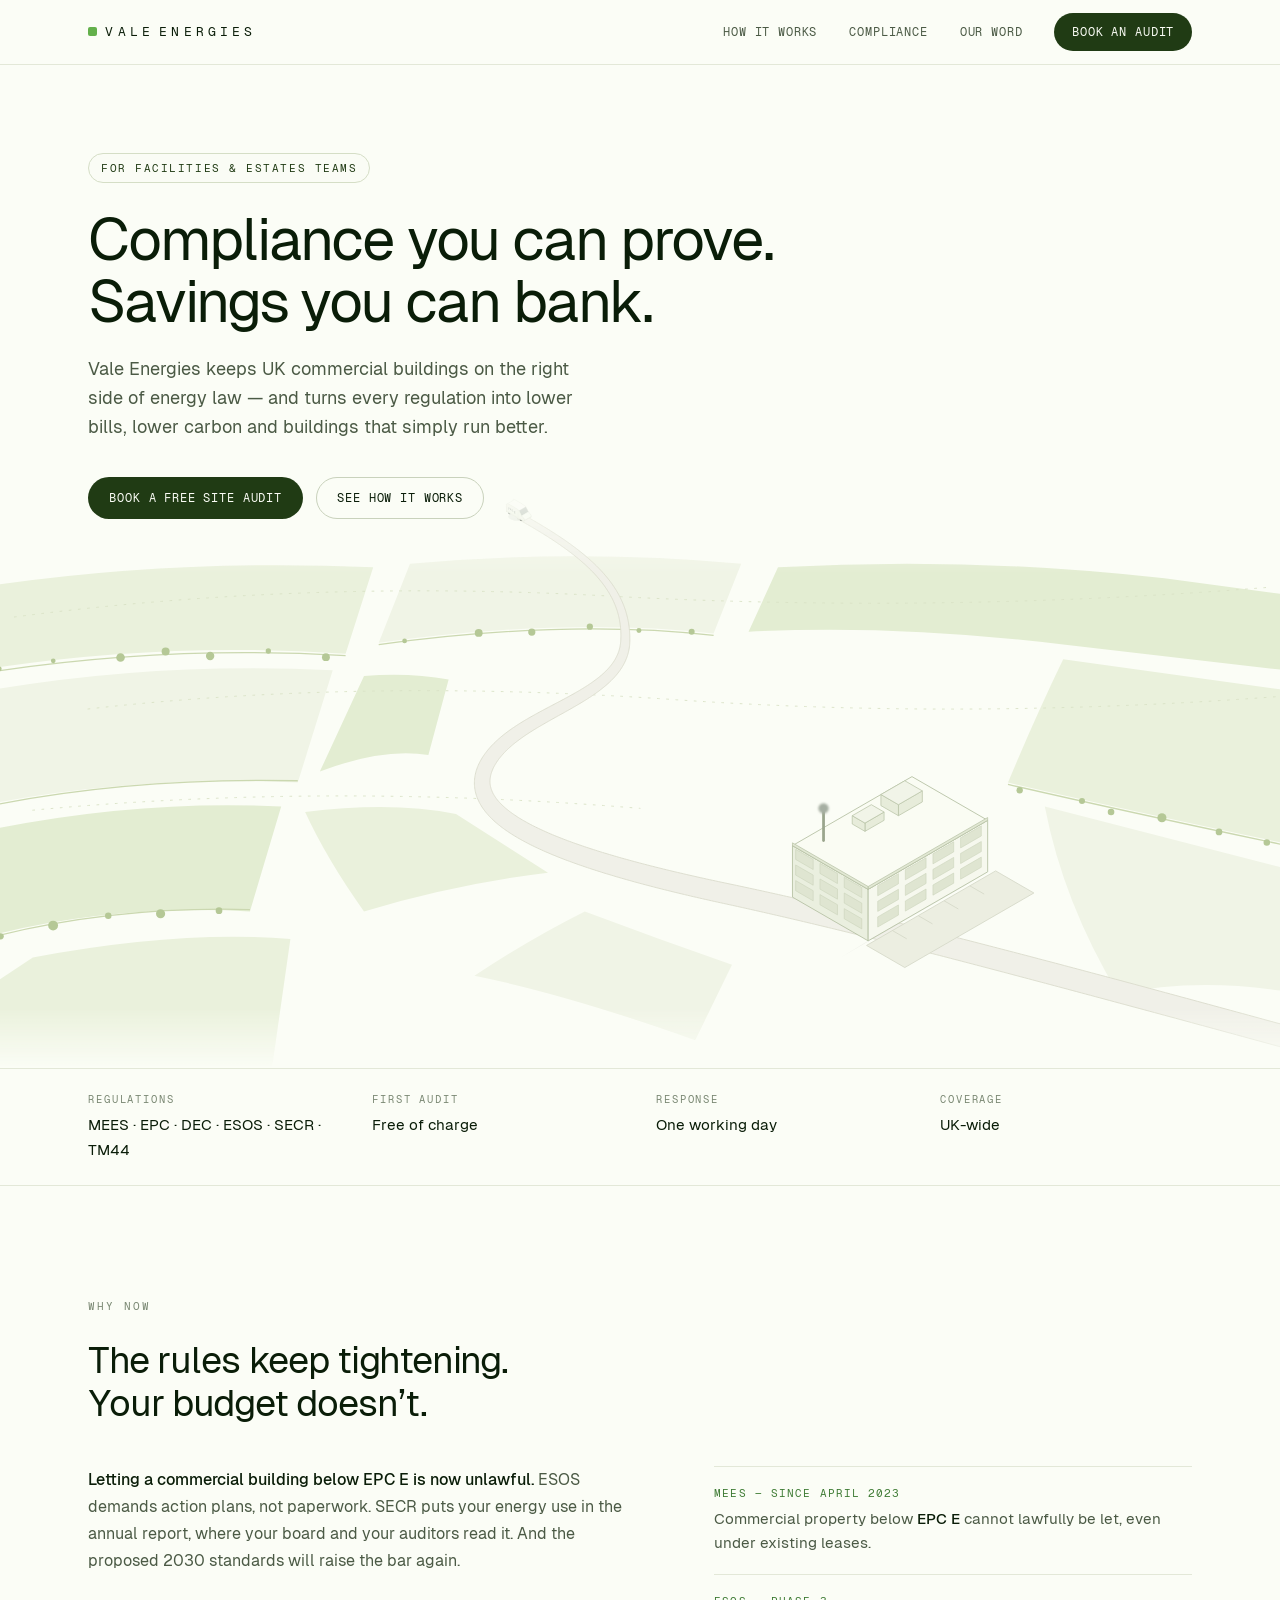
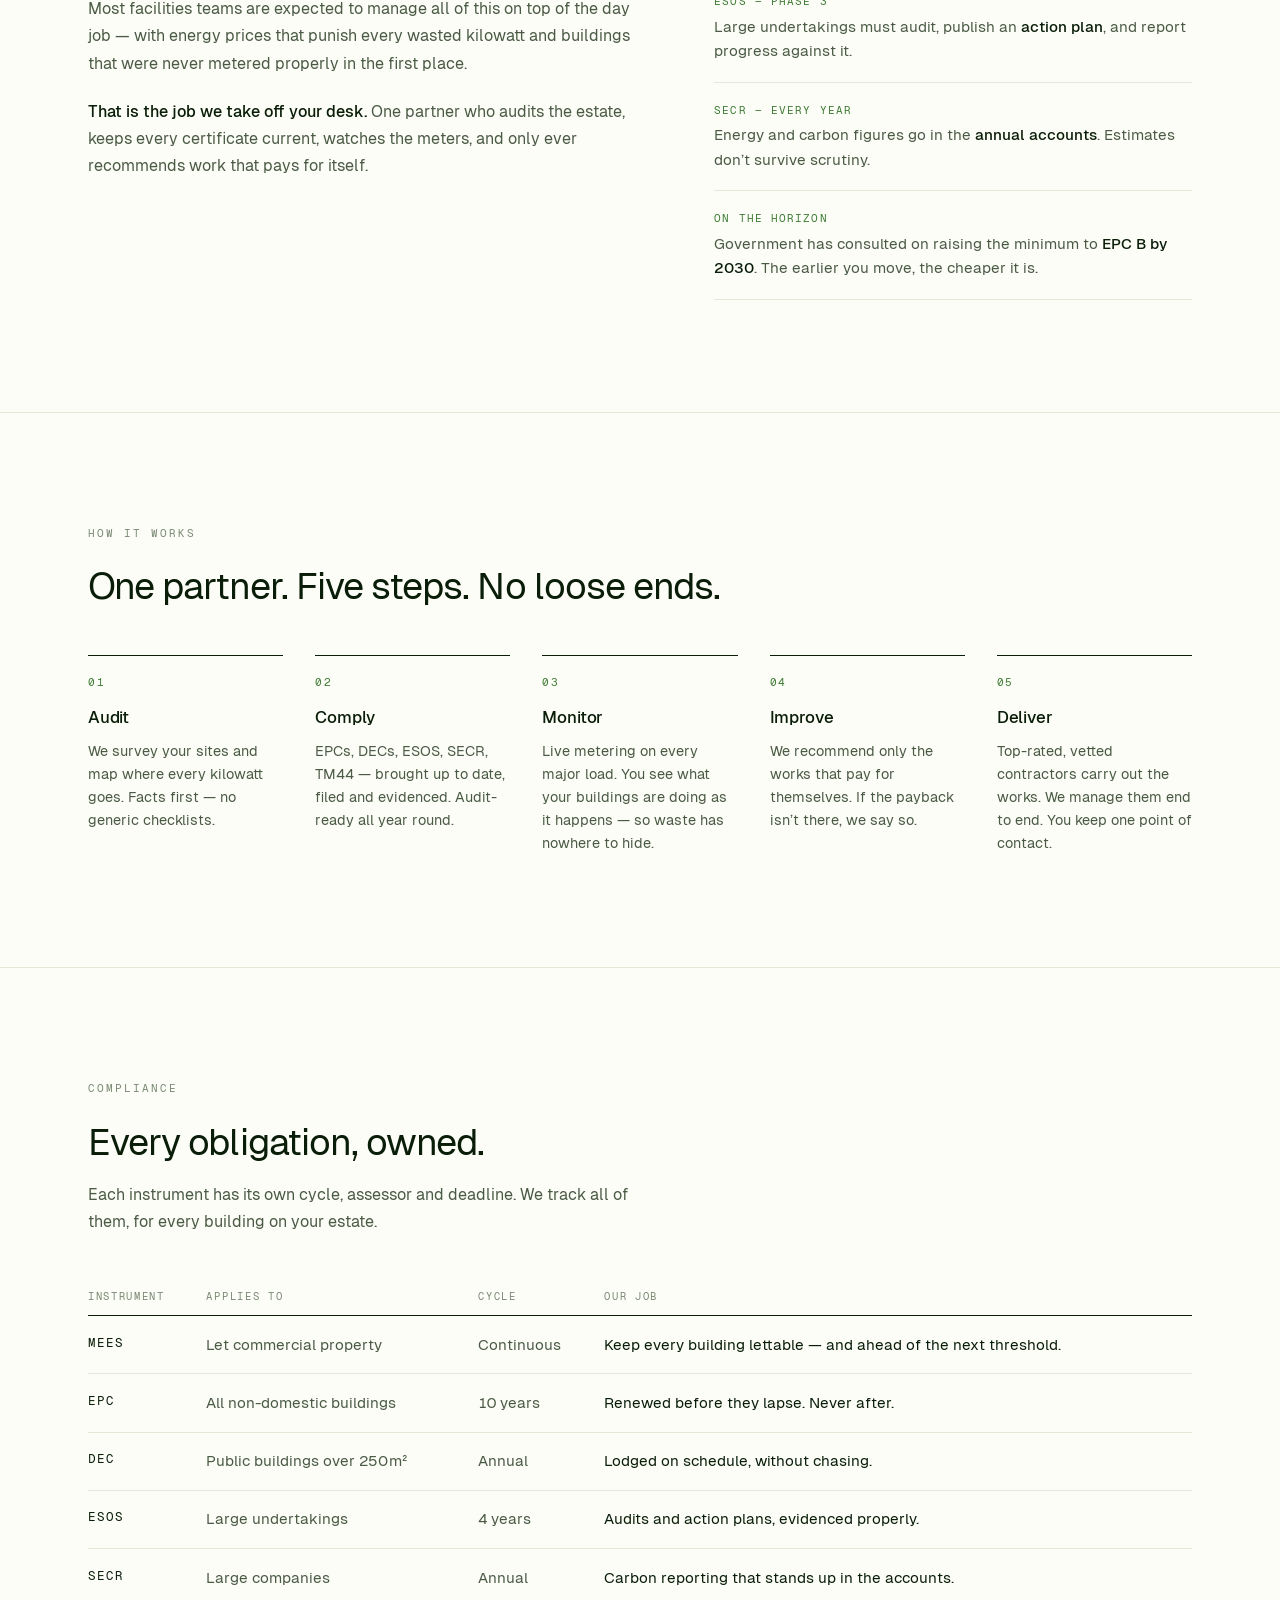
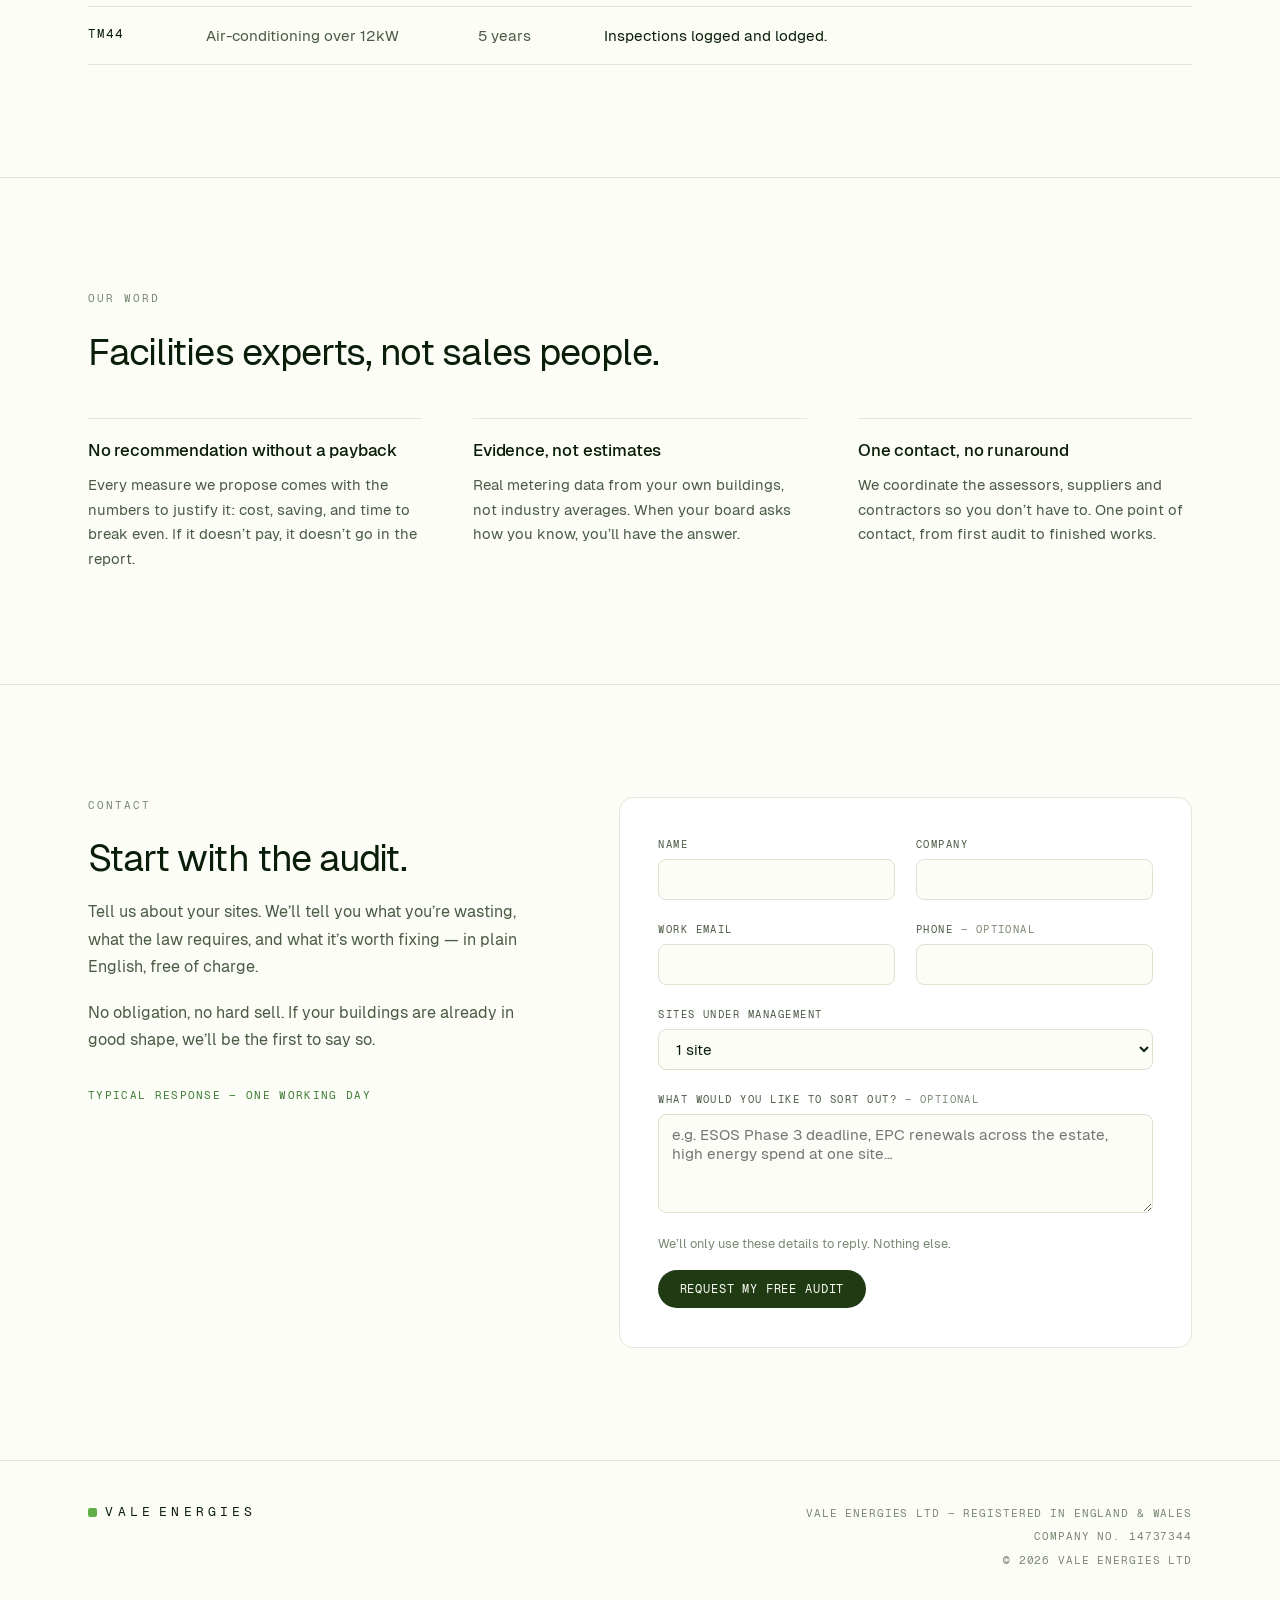
==== App/index.html @ 4ad2a656 "Update hero copy and set contact form to real inbox" ====
<!DOCTYPE html>
<html lang="en-GB">
<head>
  <meta charset="UTF-8">
  <meta name="viewport" content="width=device-width, initial-scale=1.0">
  <title>Vale Energies — Energy consultancy for commercial facilities</title>
  <meta name="description" content="Vale Energies keeps UK commercial buildings compliant with energy law — MEES, EPC, DEC, ESOS, SECR, TM44 — while cutting cost and carbon. Book a free site audit.">
  <link rel="icon" href="data:image/svg+xml,%3Csvg xmlns='http://www.w3.org/2000/svg' viewBox='0 0 100 100'%3E%3Crect x='14' y='14' width='72' height='72' rx='16' fill='%23203B14'/%3E%3Crect x='40' y='40' width='20' height='20' rx='4' fill='%2363B04B'/%3E%3C/svg%3E">
</head>
<body id="top">
<style>
@font-face{font-family:"Geist";font-weight:400;font-style:normal;font-display:swap;src:url([data-uri]) format("woff2")}
@font-face{font-family:"Geist";font-weight:500;font-style:normal;font-display:swap;src:url([data-uri]) format("woff2")}
@font-face{font-family:"Geist Mono";font-weight:400;font-style:normal;font-display:swap;src:url([data-uri]) format("woff2")}
</style>
<style>
  /* ============================================================
     VALE ENERGIES — warm white, ink, deep green. Geist / Geist Mono.
     Committed single light theme; every colour painted explicitly.
     ============================================================ */
  :root{
    --bg:        #FBFDF6;
    --ink:       #0A1D08;
    --muted:     #4B5A45;
    --faint:     #7A8873;
    --hairline:  #E3E8D8;
    --hairline-2:#EDF0E3;
    --green-deep:#203B14;
    --green:     #3E7B34;
    --green-soft:#63B04B;
    --card:      #FFFFFF;
  }
  *{ box-sizing:border-box; }
  html{ scroll-behavior:smooth; }
  body{
    margin:0;
    background:var(--bg);
    color:var(--ink);
    font-family:"Geist",system-ui,-apple-system,sans-serif;
    font-size:16px;
    line-height:1.55;
    -webkit-font-smoothing:antialiased;
    text-rendering:optimizeLegibility;
  }
  h1,h2,h3{ font-weight:400; margin:0; text-wrap:balance; }
  p{ margin:0; }
  a{ color:var(--ink); }
  ::selection{ background:#D8EACB; }
  :focus-visible{ outline:2px solid var(--green); outline-offset:3px; border-radius:2px; }

  .wrap{ max-width:1200px; margin-inline:auto; padding-inline:clamp(1.25rem,4vw,3rem); }

  .mono{
    font-family:"Geist Mono",ui-monospace,SFMono-Regular,Menlo,monospace;
    font-size:12px; letter-spacing:.06em; text-transform:uppercase;
  }

  /* ---------- buttons: decscan grammar ---------- */
  .btn{
    display:inline-flex; align-items:center; gap:.6em;
    font-family:"Geist Mono",ui-monospace,monospace;
    font-size:12px; letter-spacing:.07em; text-transform:uppercase;
    padding:.9em 1.7em; border-radius:100em;
    text-decoration:none; cursor:pointer;
    border:1px solid transparent;
    transition:background-color .15s ease, border-color .15s ease, transform .15s ease;
  }
  .btn:active{ transform:translateY(1px); }
  .btn-solid{ background:var(--green-deep); color:var(--bg); }
  .btn-solid:hover{ background:#2A4C1B; }
  .btn-line{ border-color:#C9D2BC; color:var(--ink); background:transparent; }
  .btn-line:hover{ border-color:var(--green-deep); }

  /* ---------- nav ---------- */
  .topbar{ border-bottom:1px solid var(--hairline); background:var(--bg); }
  .topbar .wrap{
    display:flex; align-items:center; justify-content:space-between;
    height:64px;
  }
  .wordmark{
    display:inline-flex; align-items:center; gap:.65em;
    text-decoration:none; color:var(--ink);
    font-family:"Geist Mono",ui-monospace,monospace;
    font-size:13px; letter-spacing:.32em; text-transform:uppercase;
  }
  .wordmark i{
    width:9px; height:9px; background:var(--green-soft); border-radius:2px;
    display:inline-block; flex:none;
  }
  .nav-links{ display:flex; align-items:center; gap:2rem; }
  .nav-links a:not(.btn){
    font-family:"Geist Mono",ui-monospace,monospace;
    font-size:12px; letter-spacing:.07em; text-transform:uppercase;
    color:var(--muted); text-decoration:none;
  }
  .nav-links a:not(.btn):hover{ color:var(--ink); }
  .nav-links .btn{ padding:.7em 1.4em; }

  /* ---------- hero ---------- */
  .hero{ position:relative; overflow:hidden; }
  .hero-copy{ position:relative; z-index:2; padding-top:clamp(3rem,7vw,5.5rem); max-width:46rem; }
  .eyebrow{
    display:inline-block;
    font-family:"Geist Mono",ui-monospace,monospace;
    font-size:11px; letter-spacing:.14em; text-transform:uppercase;
    color:var(--green-deep);
    border:1px solid #D5DEC6; border-radius:100em;
    padding:.5em 1.1em;
    background:rgba(251,253,246,.8);
  }
  .hero h1{
    margin-top:1.6rem;
    font-size:clamp(2.4rem,5vw,3.7rem);
    line-height:1.05;
    letter-spacing:-.035em;
    max-width:21ch;
  }
  .hero .lede{
    margin-top:1.4rem;
    font-size:1.125rem; line-height:1.6;
    color:var(--muted);
    max-width:42ch;
  }
  .hero-ctas{ display:flex; gap:.8rem; margin-top:2.2rem; flex-wrap:wrap; }

  /* ============================================================
     THE SCENE — sits directly on the page ground, no frame.
     One 30s master timeline; SMIL drives the van along the road.
     ============================================================ */
  .scene-holder{ margin-top:-2.5rem; }
  .scene{ display:block; width:100%; height:clamp(400px,46vw,660px); }

  .scene .fields path{ stroke:none; }
  .scene .f1{ fill:#F0F4E6; }
  .scene .f2{ fill:#EAF1DC; }
  .scene .f3{ fill:#E3EDD2; }
  .scene .contours path{ fill:none; stroke:#D9E2C6; stroke-width:1; stroke-dasharray:2 8; stroke-linecap:round; }
  .scene .hedges path{ fill:none; stroke:#CBD8B0; stroke-width:1.4; }
  .scene .trees circle{ fill:#B5C896; }

  .scene .road-fill{ fill:#F0F0E8; }
  .scene .road-edge{ fill:none; stroke:#DBDDCD; stroke-width:1; }

  /* sat-nav route trace drawing ahead of the van */
  .scene .route{
    fill:none; stroke:#4C9A46; stroke-width:1.6;
    stroke-dasharray:5 7; stroke-linecap:round;
    animation:kf-route-op 20s linear infinite;
  }
  @keyframes kf-route-op{ 0%{opacity:.5} 18%{opacity:.5} 23%,100%{opacity:0} }
  .route-mask{
    stroke-dasharray:1; stroke-dashoffset:1;
    animation:kf-route-draw 20s linear infinite;
  }
  @keyframes kf-route-draw{ 0%,0.8%{stroke-dashoffset:1} 2.5%{stroke-dashoffset:.6} 5%{stroke-dashoffset:.3} 8.5%,100%{stroke-dashoffset:0} }

  .scene .fore{ fill:#ECEEE1; stroke:#D7DACA; stroke-width:1; }
  .scene .bays path{ stroke:#D7DACA; stroke-width:1; }
  .scene .shadow{ fill:#0A1D08; opacity:.05; }
  .scene .faceR{ fill:#F6F8EE; stroke:#B9C3A7; stroke-width:1; }
  .scene .faceL{ fill:#EAEFDF; stroke:#B9C3A7; stroke-width:1; }
  .scene .roofP{ fill:#FAFCF3; stroke:#B9C3A7; stroke-width:1; }
  .scene .parapet path{ fill:#E2E8D4; stroke:#B9C3A7; stroke-width:.8; }
  .scene .win-base path{ fill:#DFE5D1; stroke:#C9D2B8; stroke-width:.6; }
  .scene .plant path{ fill:#E7ECDA; stroke:#B9C3A7; stroke-width:.8; }
  .scene .plant .ptop{ fill:#F1F4E8; }
  .scene .plant .stack{ fill:none; stroke:#9AA58D; stroke-width:3; stroke-linecap:round; }

  /* windows lighting up with the scan */
  .scene .win-lit path{ fill:#9FCB86; opacity:0; }
  .scene .win-lit .s0{ animation:kf-lit0 20s linear infinite; }
  .scene .win-lit .s1{ animation:kf-lit1 20s linear infinite; }
  .scene .win-lit .s2{ animation:kf-lit2 20s linear infinite; }
  .scene .win-lit .s3{ animation:kf-lit3 20s linear infinite; }
  @keyframes kf-lit0{ 0%,20.5%{opacity:0} 22%{opacity:.95} 90%{opacity:.95} 95%,100%{opacity:0} }
  @keyframes kf-lit1{ 0%,21.5%{opacity:0} 23%{opacity:.95} 90%{opacity:.95} 95%,100%{opacity:0} }
  @keyframes kf-lit2{ 0%,22.5%{opacity:0} 24%{opacity:.95} 90.5%{opacity:.95} 95.5%,100%{opacity:0} }
  @keyframes kf-lit3{ 0%,23.5%{opacity:0} 25%{opacity:.95} 91%{opacity:.95} 96%,100%{opacity:0} }

  /* solar array lands with the EPC power-up */
  .scene .solar path{ fill:#3A5A50; stroke:#FBFDF6; stroke-width:1; }
  .scene .solar{ opacity:0; animation:kf-solar 20s linear infinite; }
  @keyframes kf-solar{ 0%,45%{opacity:0} 48%{opacity:.95} 90%{opacity:.95} 94%,100%{opacity:0} }

  /* plant status dots land with the ESOS power-up */
  .scene .pdot{ fill:#63B04B; opacity:0; animation:kf-pdot 20s linear infinite; }
  @keyframes kf-pdot{ 0%,52%{opacity:0} 54%{opacity:1} 90%{opacity:1} 94%,100%{opacity:0} }

  /* power-up rings pulsing out from the footprint */
  .scene .ring{
    fill:none; stroke:#63B04B; stroke-width:1.4; opacity:0;
    transform-box:fill-box; transform-origin:center;
  }
  .scene .ring-a{ animation:kf-ring-a 20s linear infinite; }
  .scene .ring-b{ animation:kf-ring-b 20s linear infinite; }
  .scene .ring-c{ animation:kf-ring-c 20s linear infinite; }
  @keyframes kf-ring-a{ 0%,38%{opacity:0; transform:scale(.96)} 39.5%{opacity:.55} 43%,100%{opacity:0; transform:scale(1.12)} }
  @keyframes kf-ring-b{ 0%,45%{opacity:0; transform:scale(.96)} 46.5%{opacity:.55} 50%,100%{opacity:0; transform:scale(1.12)} }
  @keyframes kf-ring-c{ 0%,52%{opacity:0; transform:scale(.96)} 53.5%{opacity:.55} 57%,100%{opacity:0; transform:scale(1.12)} }

  /* survey grid */
  .scene .survey{ opacity:0; animation:kf-survey 20s linear infinite; }
  @keyframes kf-survey{ 0%,28%{opacity:0} 31%{opacity:1} 42%{opacity:1} 46%,100%{opacity:0} }
  .scene .plot{ fill:none; stroke:#3E7B34; stroke-width:1.2; stroke-dasharray:1; stroke-dashoffset:1; animation:kf-plot 20s linear infinite; }
  @keyframes kf-plot{ 0%,28%{stroke-dashoffset:1} 32%{stroke-dashoffset:0} 100%{stroke-dashoffset:0} }
  .scene .glines path{ fill:none; stroke:#63B04B; stroke-width:.7; opacity:.45; }
  .scene .glines{ animation:kf-glines 20s linear infinite; }
  @keyframes kf-glines{ 0%,30.5%{opacity:0} 34%{opacity:1} 100%{opacity:1} }
  .scene .dims path{ fill:none; stroke:#4B5A45; stroke-width:1; }

  /* scan plane */
  .scene .scan{ opacity:0; animation:kf-scan-op 20s linear infinite; }
  .scene .scan rect{ animation:kf-scan-move 20s linear infinite; }
  @keyframes kf-scan-op{ 0%,18%{opacity:0} 19.5%{opacity:1} 25%{opacity:1} 26.5%,100%{opacity:0} }
  @keyframes kf-scan-move{
    0%,18%{ transform:translate(-36px,21px); }
    26%   { transform:translate(234px,-135px); }
    26.5%,100%{ transform:translate(234px,-135px); }
  }

  /* smoke — dies with the first power-up */
  .scene .smoke{ animation:kf-smoke 20s linear infinite; }
  @keyframes kf-smoke{ 0%{opacity:1} 36%{opacity:1} 42%,100%{opacity:0} }
  .scene .wisp{
    fill:#A6AFA2;
    transform-box:fill-box; transform-origin:center;
    animation:kf-wisp 2.5s linear infinite;
  }
  .scene .w1{ animation-delay:-.5s; } .scene .w2{ animation-delay:-1s; }
  .scene .w3{ animation-delay:-1.5s; } .scene .w4{ animation-delay:-2s; }
  @keyframes kf-wisp{
    0%  { transform:translate(0,0) scale(.6); opacity:0; }
    14% { opacity:.38; }
    100%{ transform:translate(11px,-62px) scale(1.8); opacity:0; }
  }

  /* clean flecks rising from the optimised site */
  .scene .clean-flecks{ opacity:0; animation:kf-cflecks 20s linear infinite; }
  @keyframes kf-cflecks{ 0%,58%{opacity:0} 62%{opacity:1} 82%{opacity:1} 86%,100%{opacity:0} }
  .scene .cf{
    fill:#63B04B;
    transform-box:fill-box; transform-origin:center;
    animation:kf-cf 4s linear infinite;
  }
  .scene .cf1{ animation-delay:-.55s; } .scene .cf2{ animation-delay:-1.1s; }
  .scene .cf3{ animation-delay:-1.65s; } .scene .cf4{ animation-delay:-2.2s; }
  .scene .cf5{ animation-delay:-2.75s; } .scene .cf6{ animation-delay:-3.3s; }
  @keyframes kf-cf{
    0%  { transform:translateY(0); opacity:0; }
    16% { opacity:.55; }
    100%{ transform:translateY(-74px); opacity:0; }
  }

  /* ambient flecks across the whole scene */
  .scene .amb{ fill:#8FBE7C; opacity:0; transform-box:fill-box; transform-origin:center; }
  .scene .a0{ animation:kf-amb 23s linear infinite; }
  .scene .a1{ animation:kf-amb 29s linear infinite; animation-delay:-9s; }
  .scene .a2{ animation:kf-amb 26s linear infinite; animation-delay:-17s; }
  .scene .a3{ animation:kf-amb 33s linear infinite; animation-delay:-5s; }
  .scene .a4{ animation:kf-amb 21s linear infinite; animation-delay:-13s; }
  @keyframes kf-amb{
    0%  { transform:translateY(8px); opacity:0; }
    18% { opacity:.32; }
    50% { opacity:.12; }
    78% { opacity:.3; }
    100%{ transform:translateY(-34px); opacity:0; }
  }

  /* van — isometric sprite set driven along the road by the script below;
     hidden until the driver takes over so a scriptless load shows no ghost */
  .scene .van-move{ visibility:hidden; }
  .scene .van-static{ display:none; }

  /* ---------- screen-aligned annotations ---------- */
  .scene .ann text{
    font-family:"Geist Mono",ui-monospace,SFMono-Regular,Menlo,monospace;
    font-size:12.5px; letter-spacing:.04em; fill:#203B14;
  }
  .scene .leader{ fill:none; stroke:#AEB99F; stroke-width:1; }
  .scene .node{ fill:#3E7B34; }
  .scene .load{ opacity:0; }
  .scene .load-a{ animation:kf-load-a 20s linear infinite; }
  .scene .load-b{ animation:kf-load-b 20s linear infinite; }
  .scene .load-c{ animation:kf-load-c 20s linear infinite; }
  @keyframes kf-load-a{ 0%,24%{opacity:0; transform:translateY(4px)} 26%{opacity:1; transform:translateY(0)} 34%{opacity:1} 36.5%,100%{opacity:0} }
  @keyframes kf-load-b{ 0%,26%{opacity:0; transform:translateY(4px)} 28%{opacity:1; transform:translateY(0)} 35%{opacity:1} 37.5%,100%{opacity:0} }
  @keyframes kf-load-c{ 0%,28%{opacity:0; transform:translateY(4px)} 30%{opacity:1; transform:translateY(0)} 36%{opacity:1} 38.5%,100%{opacity:0} }

  .scene .dim-label{ opacity:0; animation:kf-dimlabel 20s linear infinite; fill:#3E7B34 !important; }
  .scene .dim-label{ font-size:12px !important; letter-spacing:.1em !important; }
  @keyframes kf-dimlabel{ 0%,30%{opacity:0} 33%{opacity:1} 42%{opacity:1} 46%,100%{opacity:0} }

  /* compliance register — power-up ticks beside the site */
  .scene .reg-cap{ font-size:10.5px !important; letter-spacing:.18em !important; fill:#7A8873 !important; opacity:0; animation:kf-regcap 20s linear infinite; }
  @keyframes kf-regcap{ 0%,36%{opacity:0} 38%{opacity:1} 84%{opacity:1} 88%,100%{opacity:0} }
  .scene .reg-row .rule{ fill:none; stroke:#DDE4CD; stroke-width:1; }
  .scene .reg-row .rt{
    fill:none; stroke:#3E7B34; stroke-width:2; stroke-linecap:round; stroke-linejoin:round;
    stroke-dasharray:1;
  }
  .scene .reg-row{ opacity:0; }
  .scene .r1{ animation:kf-r1 20s linear infinite; }
  .scene .r2{ animation:kf-r2 20s linear infinite; }
  .scene .r3{ animation:kf-r3 20s linear infinite; }
  @keyframes kf-r1{ 0%,38%{opacity:0; transform:translateY(5px)} 40%{opacity:1; transform:translateY(0)} 84%{opacity:1} 88%,100%{opacity:0} }
  @keyframes kf-r2{ 0%,45%{opacity:0; transform:translateY(5px)} 47%{opacity:1; transform:translateY(0)} 84.5%{opacity:1} 88.5%,100%{opacity:0} }
  @keyframes kf-r3{ 0%,52%{opacity:0; transform:translateY(5px)} 54%{opacity:1; transform:translateY(0)} 85%{opacity:1} 89%,100%{opacity:0} }
  .scene .r1 .rt{ animation:kf-t1 20s linear infinite; }
  .scene .r2 .rt{ animation:kf-t2 20s linear infinite; }
  .scene .r3 .rt{ animation:kf-t3 20s linear infinite; }
  @keyframes kf-t1{ 0%,40%{stroke-dashoffset:1} 43.5%{stroke-dashoffset:0} 100%{stroke-dashoffset:0} }
  @keyframes kf-t2{ 0%,47%{stroke-dashoffset:1} 50.5%{stroke-dashoffset:0} 100%{stroke-dashoffset:0} }
  @keyframes kf-t3{ 0%,54%{stroke-dashoffset:1} 57.5%{stroke-dashoffset:0} 100%{stroke-dashoffset:0} }

  .scene .savings{ opacity:0; animation:kf-savings 20s linear infinite; }
  .scene .savings rect{ fill:rgba(251,253,246,.92); stroke:#C7D3B4; }
  .scene .savings text{ fill:#203B14; }
  @keyframes kf-savings{
    0%,60%{ opacity:0; transform:translateY(6px); }
    63%   { opacity:1; transform:translateY(0); }
    84%   { opacity:1; }
    88%,100%{ opacity:0; }
  }

  /* reduced motion: hold the story's end state, everything still */
  @media (prefers-reduced-motion: reduce){
    html{ scroll-behavior:auto; }
    .scene *{ animation:none !important; }
    .scene .van-move{ display:none; }
    .scene .van-static{ display:block; }
    .scene .smoke, .scene .scan, .scene .survey, .scene .dim-label,
    .scene .load, .scene .clean-flecks, .scene .amb,
    .scene .route, .scene .ring{ opacity:0 !important; }
    .scene .win-lit path{ opacity:.95 !important; }
    .scene .solar{ opacity:.95 !important; }
    .scene .pdot{ opacity:1 !important; }
    .scene .savings, .scene .reg-row, .scene .reg-cap{ opacity:1 !important; transform:none !important; }
    .scene .reg-row .rt{ stroke-dashoffset:0 !important; }
  }

  @media (max-width: 700px){
    .scene .ann{ display:none; }
    /* pan the crop toward the site so the building stays in view */
    .scene-holder{ margin-top:0; overflow:hidden; }
    .scene{ width:856px; height:380px; margin-left:calc((100vw - 856px) * .62); }
  }

  /* ============================================================
     STAT STRIP
     ============================================================ */
  .stats{ border-block:1px solid var(--hairline); background:var(--bg); }
  .stats .wrap{
    display:grid; grid-template-columns:repeat(4,1fr); gap:2rem;
    padding-block:1.4rem;
  }
  .stat .k{
    font-family:"Geist Mono",ui-monospace,monospace;
    font-size:10.5px; letter-spacing:.18em; text-transform:uppercase;
    color:var(--faint); display:block; margin-bottom:.35rem;
  }
  .stat .v{ font-size:.95rem; color:var(--ink); }

  /* ============================================================
     SECTIONS
     ============================================================ */
  section{ padding-block:clamp(4rem,9vw,7rem); }
  .sec-label{
    font-family:"Geist Mono",ui-monospace,monospace;
    font-size:11px; letter-spacing:.18em; text-transform:uppercase;
    color:var(--faint); display:block; margin-bottom:1.4rem;
  }
  h2{
    font-size:clamp(1.7rem,3vw,2.35rem);
    letter-spacing:-.025em; line-height:1.15;
    max-width:26ch;
  }
  .sec-intro{ margin-top:1.2rem; color:var(--muted); max-width:52ch; line-height:1.65; }

  /* why now */
  .why{ border-bottom:1px solid var(--hairline); }
  .why-grid{ display:grid; grid-template-columns:1.15fr 1fr; gap:clamp(2.5rem,6vw,5.5rem); margin-top:2.6rem; }
  .why-copy p{ color:var(--muted); line-height:1.7; }
  .why-copy p + p{ margin-top:1.3rem; }
  .why-copy strong{ color:var(--ink); font-weight:500; }
  .facts{ border-top:1px solid var(--hairline); }
  .fact{ padding-block:1.15rem; border-bottom:1px solid var(--hairline); }
  .fact .k{
    font-family:"Geist Mono",ui-monospace,monospace;
    font-size:11px; letter-spacing:.1em; text-transform:uppercase;
    color:var(--green); display:block; margin-bottom:.3rem;
  }
  .fact p{ color:var(--muted); font-size:.95rem; line-height:1.6; }
  .fact p b{ color:var(--ink); font-weight:500; }

  /* how it works */
  .how{ border-bottom:1px solid var(--hairline); }
  .steps{
    display:grid; grid-template-columns:repeat(5,1fr); gap:2rem;
    margin-top:3rem;
  }
  .step{ border-top:1px solid var(--ink); padding-top:1.1rem; }
  .step .num{
    font-family:"Geist Mono",ui-monospace,monospace;
    font-size:11px; letter-spacing:.14em; color:var(--green);
    display:block; margin-bottom:.9rem;
  }
  .step h3{ font-size:1.05rem; font-weight:500; margin-bottom:.55rem; letter-spacing:-.01em; }
  .step p{ color:var(--muted); font-size:.9rem; line-height:1.6; }

  /* compliance table */
  .comp{ border-bottom:1px solid var(--hairline); }
  .table-holder{ margin-top:2.6rem; overflow-x:auto; }
  table{ width:100%; border-collapse:collapse; min-width:760px; }
  thead th{
    font-family:"Geist Mono",ui-monospace,monospace;
    font-size:10.5px; letter-spacing:.16em; text-transform:uppercase;
    color:var(--faint); font-weight:400; text-align:left;
    padding:.7rem 1.2rem .7rem 0;
    border-bottom:1px solid var(--ink);
  }
  tbody td{
    padding:1.05rem 1.2rem 1.05rem 0;
    border-bottom:1px solid var(--hairline);
    vertical-align:top;
    color:var(--muted); font-size:.95rem; line-height:1.55;
  }
  tbody td:first-child{
    font-family:"Geist Mono",ui-monospace,monospace;
    font-size:12.5px; letter-spacing:.08em; color:var(--ink);
    white-space:nowrap; padding-right:2rem;
  }
  tbody td:nth-child(3){ white-space:nowrap; font-variant-numeric:tabular-nums; }
  tbody td:last-child{ color:var(--ink); }

  /* our word */
  .word{ border-bottom:1px solid var(--hairline); }
  .prin-grid{
    display:grid; grid-template-columns:repeat(3,1fr); gap:clamp(2rem,4vw,3.5rem);
    margin-top:2.8rem;
  }
  .prin{ border-top:1px solid var(--hairline); padding-top:1.2rem; }
  .prin h3{ font-size:1.05rem; font-weight:500; margin-bottom:.6rem; letter-spacing:-.01em; }
  .prin p{ color:var(--muted); font-size:.93rem; line-height:1.65; }

  /* contact */
  .contact-grid{ display:grid; grid-template-columns:1fr 1.25fr; gap:clamp(2.5rem,6vw,5rem); align-items:start; }
  .contact-intro p{ margin-top:1.2rem; color:var(--muted); line-height:1.7; max-width:40ch; }
  .contact-intro .mono-note{
    margin-top:2rem; max-width:none;
    font-family:"Geist Mono",ui-monospace,monospace;
    font-size:11px; letter-spacing:.12em; text-transform:uppercase;
    color:var(--green);
  }
  form{
    background:var(--card);
    border:1px solid var(--hairline);
    border-radius:14px;
    padding:clamp(1.5rem,3vw,2.4rem);
    display:grid; grid-template-columns:1fr 1fr; gap:1.3rem;
  }
  .field{ display:flex; flex-direction:column; gap:.45rem; }
  .field.full{ grid-column:1 / -1; }
  label{
    font-family:"Geist Mono",ui-monospace,monospace;
    font-size:10.5px; letter-spacing:.14em; text-transform:uppercase;
    color:var(--muted);
  }
  label .opt{ color:var(--faint); }
  input,select,textarea{
    font-family:"Geist",system-ui,sans-serif;
    font-size:.95rem; color:var(--ink);
    background:var(--bg);
    border:1px solid #DDE3D0; border-radius:8px;
    padding:.65em .85em;
  }
  input:focus,select:focus,textarea:focus{
    outline:none; border-color:var(--green); box-shadow:0 0 0 3px rgba(62,123,52,.12);
  }
  textarea{ resize:vertical; min-height:6.5em; }
  .form-foot{
    grid-column:1 / -1;
    display:flex; align-items:center; justify-content:space-between; gap:1rem; flex-wrap:wrap;
  }
  .form-foot small{ color:var(--faint); font-size:.8rem; }
  .form-ok{
    grid-column:1 / -1; display:none;
    border:1px solid #C4DBB7; background:#F0F7E9; color:#28511B;
    border-radius:8px; padding:1.1rem 1.3rem; font-size:.92rem; line-height:1.6;
  }
  form.sent .form-ok{ display:block; }
  form.sent .form-foot .btn{ display:none; }

  /* footer */
  footer{ border-top:1px solid var(--hairline); }
  footer .wrap{
    padding-block:2.6rem;
    display:flex; justify-content:space-between; align-items:flex-start;
    gap:2rem; flex-wrap:wrap;
  }
  .foot-meta{
    font-family:"Geist Mono",ui-monospace,monospace;
    font-size:11px; letter-spacing:.08em; text-transform:uppercase;
    color:var(--faint); line-height:2.1; text-align:right;
  }

  /* responsive */
  @media (max-width: 980px){
    .steps{ grid-template-columns:repeat(2,1fr); }
    .why-grid, .contact-grid{ grid-template-columns:1fr; }
    .prin-grid{ grid-template-columns:1fr; gap:1.6rem; }
    .stats .wrap{ grid-template-columns:repeat(2,1fr); gap:1.2rem; }
    .nav-links a:not(.btn){ display:none; }
  }
  @media (max-width: 620px){
    .steps{ grid-template-columns:1fr; }
    form{ grid-template-columns:1fr; }
    .foot-meta{ text-align:left; }
  }
</style>

<!-- ================= NAV ================= -->
<div class="topbar">
  <div class="wrap">
    <a class="wordmark" href="#top" aria-label="Vale Energies home"><i></i>VALE&#8202;ENERGIES</a>
    <div class="nav-links">
      <a href="#how">How it works</a>
      <a href="#compliance">Compliance</a>
      <a href="#word">Our word</a>
      <a class="btn btn-solid" href="#contact">Book an audit</a>
    </div>
  </div>
</div>

<!-- ================= HERO ================= -->
<header class="hero" id="top">
  <div class="wrap">
    <div class="hero-copy">
      <span class="eyebrow">For facilities &amp; estates teams</span>
      <h1>Compliance you can prove. Savings you can bank.</h1>
      <p class="lede">Vale Energies keeps UK commercial buildings on the right side of energy law — and turns every regulation into lower bills, lower carbon and buildings that simply run better.</p>
      <div class="hero-ctas">
        <a class="btn btn-solid" href="#contact">Book a free site audit</a>
        <a class="btn btn-line" href="#how">See how it works</a>
      </div>
    </div>
  </div>
  <div class="scene-holder" aria-hidden="false">
<svg class="scene" viewBox="0 0 1440 640" role="img" preserveAspectRatio="xMidYMid slice"
  aria-label="Animated view down into a valley: a Vale Energies van follows a winding road to a commercial site. A survey scan lights the building's systems with live load readouts, a measurement grid maps the plot, the site's compliance register ticks off DEC, EPC and ESOS upgrades while the building gains solar and stops emitting, and a savings readout posts the result.">
  <defs>
    <linearGradient id="dissolve" x1="0" y1="0" x2="0" y2="1">
      <stop offset="0" stop-color="#fff" stop-opacity="0"/>
      <stop offset="0.16" stop-color="#fff" stop-opacity="1"/>
      <stop offset="0.9" stop-color="#fff" stop-opacity="1"/>
      <stop offset="1" stop-color="#fff" stop-opacity="0"/>
    </linearGradient>
    <mask id="valeMask"><rect x="0" y="0" width="1440" height="640" fill="url(#dissolve)"/></mask>
    <linearGradient id="scanG" x1="0" y1="0" x2="1" y2="0">
      <stop offset="0" stop-color="#63B04B" stop-opacity="0"/>
      <stop offset="0.5" stop-color="#63B04B" stop-opacity="0.30"/>
      <stop offset="1" stop-color="#63B04B" stop-opacity="0"/>
    </linearGradient>
    <filter id="soften" x="-40%" y="-40%" width="180%" height="180%"><feGaussianBlur stdDeviation="1.1"/></filter>
    <mask id="routeMask">
      <path class="route-mask" d="M588 40L596.82 44.93L605.29 49.81L613.41 54.65L621.17 59.47L628.58 64.26L635.64 69.04L642.35 73.81L648.71 78.57L654.72 83.35L660.39 88.13L665.7 92.93L670.67 97.76L675.29 102.62L679.56 107.52L683.49 112.47L687.07 117.47L690.31 122.53L693.21 127.66L695.76 132.87L697.97 138.16L699.84 143.53L701.36 149L702.55 154.58L703.4 160.26L703.91 166.06L704.07 171.98L703.87 178.3L702.9 184.95L701.07 191.23L698.46 197.17L695.12 202.8L691.1 208.14L686.48 213.23L681.3 218.09L675.64 222.75L669.54 227.23L663.06 231.57L656.28 235.8L649.24 239.93L642 244L634.63 248.04L627.18 252.07L619.72 256.12L612.3 260.23L604.99 264.41L597.84 268.69L590.91 273.11L584.26 277.7L577.95 282.47L572.04 287.45L566.59 292.68L561.66 298.19L557.31 303.99L553.31 310.76L550.4 317.77L548.81 324.61L548.52 331.3L549.49 337.84L551.68 344.22L555.06 350.47L559.6 356.57L565.26 362.54L572.01 368.38L579.81 374.1L588.63 379.69L598.43 385.16L609.19 390.53L620.86 395.78L633.42 400.93L646.82 405.98L661.04 410.94L676.04 415.8L691.78 420.58L708.24 425.28L725.37 429.9L743.14 434.45L761.53 438.93L780.49 443.34L799.99 447.7L820 452L836.72 455.65L853.63 459.39L870.8 463.26" fill="none" stroke="#fff" stroke-width="5" stroke-linecap="round" pathLength="1"/>
    </mask>
    <g id="van-0"><ellipse cx="1" cy="1.5" rx="26" ry="11" fill="#0A1D08" opacity=".09"/><path d="M-13.08 -37.05C-13.16 -39.7 -12.04 -40.25 -9.96 -39.25C-2.17 -35.35 7.36 -29.65 14.29 -25.05C16.02 -23.85 16.89 -22.95 17.58 -21.75L23.82 -9.55L7.36 -0.05C8.4 1.85 9.44 3.05 10.48 4.05C11.86 5.25 12.9 6.25 13.42 7.25C14.03 8.5 14.2 10.1 14.12 11.25C14.03 13 13.51 14 12.73 13.85L-29.01 -10.25L-29.53 -27.55Z" fill="#EDF0E3"/><path d="M-13.08 -37.05C-13.16 -39.7 -12.04 -40.25 -9.96 -39.25C-2.17 -35.35 7.36 -29.65 14.29 -25.05C16.02 -23.85 16.89 -22.95 17.58 -21.75L1.13 -12.25C0.43 -13.45 -0.43 -14.35 -2.17 -15.55C-9.09 -20.15 -18.62 -25.85 -26.41 -29.75C-28.49 -30.75 -29.62 -30.2 -29.53 -27.55Z" fill="#FCFDF8"/><path d="M17.58 -21.75L23.82 -9.55L7.36 -0.05L1.13 -12.25Z" fill="#F7F9F1"/><path d="M17.58 -21.75L23.82 -9.55L7.36 -0.05L1.13 -12.25Z" fill="#55655B" opacity=".5"/><path d="M23.82 -9.55C24.85 -7.65 25.89 -6.45 26.93 -5.45C28.32 -4.25 29.36 -3.25 29.88 -2.25C30.48 -1 30.66 0.6 30.57 1.75L14.12 11.25C14.2 10.1 14.03 8.5 13.42 7.25C12.9 6.25 11.86 5.25 10.48 4.05C9.44 3.05 8.4 1.85 7.36 -0.05Z" fill="#F7F9F1"/><path d="M30.57 1.75C30.48 3.5 29.96 4.5 29.19 4.35L12.73 13.85C13.51 14 14.03 13 14.12 11.25Z" fill="#E9EDDF"/><path d="M-13.08 -37.05C-13.16 -39.7 -12.04 -40.25 -9.96 -39.25C-2.17 -35.35 7.36 -29.65 14.29 -25.05C16.02 -23.85 16.89 -22.95 17.58 -21.75L23.82 -9.55C24.85 -7.65 25.89 -6.45 26.93 -5.45C28.32 -4.25 29.36 -3.25 29.88 -2.25C30.48 -1 30.66 0.6 30.57 1.75C30.48 3.5 29.96 4.5 29.19 4.35" fill="none" stroke="#C4CBB8" stroke-width=".8" stroke-linejoin="round" stroke-linecap="round"/><path d="M-13.08 -37.05L-29.53 -27.55" stroke="#C4CBB8" stroke-width=".7" fill="none"/><path d="M17.58 -21.75L1.13 -12.25" stroke="#C4CBB8" stroke-width=".7" fill="none"/><path d="M23.82 -9.55L7.36 -0.05" stroke="#C4CBB8" stroke-width=".7" fill="none"/><path d="M30.57 1.75L14.12 11.25" stroke="#C4CBB8" stroke-width=".7" fill="none"/><ellipse cx="-21.36" cy="-7.36" rx="3.6" ry="3.7" fill="#1A211A"/><ellipse cx="6.61" cy="8.78" rx="3.6" ry="3.7" fill="#1A211A"/><path d="M-29.01 -10.25L-29.53 -27.55C-29.62 -30.2 -28.49 -30.75 -26.41 -29.75C-18.62 -25.85 -9.09 -20.15 -2.17 -15.55C-0.43 -14.35 0.43 -13.45 1.13 -12.25L7.36 -0.05C8.4 1.85 9.44 3.05 10.48 4.05C11.86 5.25 12.9 6.25 13.42 7.25C14.03 8.5 14.2 10.1 14.12 11.25C14.03 13 13.51 14 12.73 13.85L-29.01 -10.25Z" fill="#EDF0E3"/><path d="M-29.01 -10.25L-29.53 -27.55M-26.41 -29.75C-18.62 -25.85 -9.09 -20.15 -2.17 -15.55C-0.43 -14.35 0.43 -13.45 1.13 -12.25L7.36 -0.05C8.4 1.85 9.44 3.05 10.48 4.05C11.86 5.25 12.9 6.25 13.42 7.25C14.03 8.5 14.2 10.1 14.12 11.25C14.03 13 13.51 14 12.73 13.85L-29.01 -10.25" fill="none" stroke="#C4CBB8" stroke-width=".8" stroke-linejoin="round" stroke-linecap="round"/><path d="M-1.13 -13.55L-1.13 4.85" stroke="#D5DACA" stroke-width=".7" fill="none"/><path d="M-28.67 -12.05L12.38 11.65" stroke="#DDE1D3" stroke-width=".7" fill="none"/><g transform="matrix(0.87 0.5 0 1 -16.02 -12.55)"><text x="0" y="0" text-anchor="middle" dominant-baseline="middle" font-family="'Geist Mono',ui-monospace,monospace" font-size="7" letter-spacing="1.2" fill="#3A4A3E">VALE</text></g></g><g id="van-1"><ellipse cx="1" cy="1.5" rx="26" ry="11" fill="#0A1D08" opacity=".09"/><path d="M-7.06 -38.2C-7.13 -40.85 -6.25 -41.29 -4.61 -40.08C1.51 -35.39 8.99 -28.72 14.44 -23.42C15.8 -22.04 16.48 -21.05 17.02 -19.78L21.92 -6.95L2.57 0.51C3.39 2.52 4.21 3.83 5.02 4.93C6.11 6.27 6.93 7.38 7.34 8.43C7.81 9.74 7.95 11.36 7.88 12.5C7.81 14.24 7.4 15.19 6.79 14.96L-26 -13.38L-26.41 -30.73Z" fill="#EDF0E3"/><path d="M-7.06 -38.2C-7.13 -40.85 -6.25 -41.29 -4.61 -40.08C1.51 -35.39 8.99 -28.72 14.44 -23.42C15.8 -22.04 16.48 -21.05 17.02 -19.78L-2.33 -12.32C-2.87 -13.59 -3.55 -14.58 -4.91 -15.95C-10.35 -21.26 -17.84 -27.92 -23.96 -32.61C-25.6 -33.83 -26.48 -33.39 -26.41 -30.73Z" fill="#FCFDF8"/><path d="M17.02 -19.78L21.92 -6.95L2.57 0.51L-2.33 -12.32Z" fill="#F7F9F1"/><path d="M17.02 -19.78L21.92 -6.95L2.57 0.51L-2.33 -12.32Z" fill="#55655B" opacity=".5"/><path d="M21.92 -6.95C22.74 -4.94 23.56 -3.64 24.37 -2.53C25.46 -1.19 26.28 -0.09 26.69 0.97C27.16 2.28 27.3 3.9 27.23 5.04L7.88 12.5C7.95 11.36 7.81 9.74 7.34 8.43C6.93 7.38 6.11 6.27 5.02 4.93C4.21 3.83 3.39 2.52 2.57 0.51Z" fill="#F7F9F1"/><path d="M27.23 5.04C27.16 6.78 26.75 7.73 26.14 7.5L6.79 14.96C7.4 15.19 7.81 14.24 7.88 12.5Z" fill="#E9EDDF"/><path d="M-7.06 -38.2C-7.13 -40.85 -6.25 -41.29 -4.61 -40.08C1.51 -35.39 8.99 -28.72 14.44 -23.42C15.8 -22.04 16.48 -21.05 17.02 -19.78L21.92 -6.95C22.74 -4.94 23.56 -3.64 24.37 -2.53C25.46 -1.19 26.28 -0.09 26.69 0.97C27.16 2.28 27.3 3.9 27.23 5.04C27.16 6.78 26.75 7.73 26.14 7.5" fill="none" stroke="#C4CBB8" stroke-width=".8" stroke-linejoin="round" stroke-linecap="round"/><path d="M-7.06 -38.2L-26.41 -30.73" stroke="#C4CBB8" stroke-width=".7" fill="none"/><path d="M17.02 -19.78L-2.33 -12.32" stroke="#C4CBB8" stroke-width=".7" fill="none"/><path d="M21.92 -6.95L2.57 0.51" stroke="#C4CBB8" stroke-width=".7" fill="none"/><path d="M27.23 5.04L7.88 12.5" stroke="#C4CBB8" stroke-width=".7" fill="none"/><ellipse cx="-19.55" cy="-9.69" rx="3.6" ry="3.7" fill="#1A211A"/><ellipse cx="2.43" cy="9.3" rx="3.6" ry="3.7" fill="#1A211A"/><path d="M-26 -13.38L-26.41 -30.73C-26.48 -33.39 -25.6 -33.83 -23.96 -32.61C-17.84 -27.92 -10.35 -21.26 -4.91 -15.95C-3.55 -14.58 -2.87 -13.59 -2.33 -12.32L2.57 0.51C3.39 2.52 4.21 3.83 5.02 4.93C6.11 6.27 6.93 7.38 7.34 8.43C7.81 9.74 7.95 11.36 7.88 12.5C7.81 14.24 7.4 15.19 6.79 14.96L-26 -13.38Z" fill="#EDF0E3"/><path d="M-26 -13.38L-26.41 -30.73M-23.96 -32.61C-17.84 -27.92 -10.35 -21.26 -4.91 -15.95C-3.55 -14.58 -2.87 -13.59 -2.33 -12.32L2.57 0.51C3.39 2.52 4.21 3.83 5.02 4.93C6.11 6.27 6.93 7.38 7.34 8.43C7.81 9.74 7.95 11.36 7.88 12.5C7.81 14.24 7.4 15.19 6.79 14.96L-26 -13.38" fill="none" stroke="#C4CBB8" stroke-width=".8" stroke-linejoin="round" stroke-linecap="round"/><path d="M-4.09 -13.85L-4.09 4.55" stroke="#D5DACA" stroke-width=".7" fill="none"/><path d="M-25.73 -15.14L6.52 12.72" stroke="#DDE1D3" stroke-width=".7" fill="none"/><g transform="matrix(0.68 0.59 0 1 -15.8 -14.36)"><text x="0" y="0" text-anchor="middle" dominant-baseline="middle" font-family="'Geist Mono',ui-monospace,monospace" font-size="7" letter-spacing="1.2" fill="#3A4A3E">VALE</text></g></g><g id="van-2"><ellipse cx="1" cy="1.5" rx="26" ry="11" fill="#0A1D08" opacity=".09"/><path d="M-0.78 -38.64C-0.83 -41.31 -0.22 -41.66 0.91 -40.29C5.13 -35.01 10.28 -27.62 14.03 -21.8C14.97 -20.29 15.44 -19.24 15.81 -17.92L19.19 -4.61L-2.31 0.53C-1.75 2.61 -1.19 4 -0.63 5.18C0.12 6.63 0.69 7.81 0.97 8.9C1.3 10.26 1.39 11.89 1.34 13.03C1.3 14.76 1.01 15.67 0.59 15.38L-22 -16.11L-22.28 -33.5Z" fill="#EDF0E3"/><path d="M-0.78 -38.64C-0.83 -41.31 -0.22 -41.66 0.91 -40.29C5.13 -35.01 10.28 -27.62 14.03 -21.8C14.97 -20.29 15.44 -19.24 15.81 -17.92L-5.69 -12.77C-6.06 -14.1 -6.53 -15.15 -7.47 -16.66C-11.22 -22.48 -16.37 -29.87 -20.59 -35.15C-21.72 -36.52 -22.33 -36.17 -22.28 -33.5Z" fill="#FCFDF8"/><path d="M15.81 -17.92L19.19 -4.61L-2.31 0.53L-5.69 -12.77Z" fill="#F7F9F1"/><path d="M15.81 -17.92L19.19 -4.61L-2.31 0.53L-5.69 -12.77Z" fill="#55655B" opacity=".5"/><path d="M19.19 -4.61C19.75 -2.53 20.31 -1.14 20.87 0.04C21.62 1.49 22.19 2.67 22.47 3.76C22.79 5.12 22.89 6.75 22.84 7.88L1.34 13.03C1.39 11.89 1.3 10.26 0.97 8.9C0.69 7.81 0.12 6.63 -0.63 5.18C-1.19 4 -1.75 2.61 -2.31 0.53Z" fill="#F7F9F1"/><path d="M22.84 7.88C22.79 9.62 22.51 10.53 22.09 10.24L0.59 15.38C1.01 15.67 1.3 14.76 1.34 13.03Z" fill="#E9EDDF"/><path d="M-0.78 -38.64C-0.83 -41.31 -0.22 -41.66 0.91 -40.29C5.13 -35.01 10.28 -27.62 14.03 -21.8C14.97 -20.29 15.44 -19.24 15.81 -17.92L19.19 -4.61C19.75 -2.53 20.31 -1.14 20.87 0.04C21.62 1.49 22.19 2.67 22.47 3.76C22.79 5.12 22.89 6.75 22.84 7.88C22.79 9.62 22.51 10.53 22.09 10.24" fill="none" stroke="#C4CBB8" stroke-width=".8" stroke-linejoin="round" stroke-linecap="round"/><path d="M-0.78 -38.64L-22.28 -33.5" stroke="#C4CBB8" stroke-width=".7" fill="none"/><path d="M15.81 -17.92L-5.69 -12.77" stroke="#C4CBB8" stroke-width=".7" fill="none"/><path d="M19.19 -4.61L-2.31 0.53" stroke="#C4CBB8" stroke-width=".7" fill="none"/><path d="M22.84 7.88L1.34 13.03" stroke="#C4CBB8" stroke-width=".7" fill="none"/><ellipse cx="-16.98" cy="-11.77" rx="3.6" ry="3.7" fill="#1A211A"/><ellipse cx="-1.84" cy="9.33" rx="3.6" ry="3.7" fill="#1A211A"/><path d="M-22 -16.11L-22.28 -33.5C-22.33 -36.17 -21.72 -36.52 -20.59 -35.15C-16.37 -29.87 -11.22 -22.48 -7.47 -16.66C-6.53 -15.15 -6.06 -14.1 -5.69 -12.77L-2.31 0.53C-1.75 2.61 -1.19 4 -0.63 5.18C0.12 6.63 0.69 7.81 0.97 8.9C1.3 10.26 1.39 11.89 1.34 13.03C1.3 14.76 1.01 15.67 0.59 15.38L-22 -16.11Z" fill="#EDF0E3"/><path d="M-22 -16.11L-22.28 -33.5M-20.59 -35.15C-16.37 -29.87 -11.22 -22.48 -7.47 -16.66C-6.53 -15.15 -6.06 -14.1 -5.69 -12.77L-2.31 0.53C-1.75 2.61 -1.19 4 -0.63 5.18C0.12 6.63 0.69 7.81 0.97 8.9C1.3 10.26 1.39 11.89 1.34 13.03C1.3 14.76 1.01 15.67 0.59 15.38L-22 -16.11" fill="none" stroke="#C4CBB8" stroke-width=".8" stroke-linejoin="round" stroke-linecap="round"/><path d="M-6.91 -14.47L-6.91 3.93" stroke="#D5DACA" stroke-width=".7" fill="none"/><path d="M-21.81 -17.85L0.41 13.12" stroke="#DDE1D3" stroke-width=".7" fill="none"/><g transform="matrix(0.47 0.65 0 1 -14.97 -16.11)"><text x="0" y="0" text-anchor="middle" dominant-baseline="middle" font-family="'Geist Mono',ui-monospace,monospace" font-size="7" letter-spacing="1.2" fill="#3A4A3E">VALE</text></g></g><g id="van-3"><ellipse cx="1" cy="1.5" rx="26" ry="11" fill="#0A1D08" opacity=".09"/><path d="M5.53 -38.37C5.51 -41.04 5.82 -41.34 6.39 -39.87C8.54 -34.23 11.17 -26.4 13.08 -20.26C13.56 -18.67 13.8 -17.58 13.99 -16.22L15.71 -2.63L-7.11 -0.01C-6.82 2.13 -6.54 3.56 -6.25 4.79C-5.87 6.3 -5.58 7.53 -5.44 8.65C-5.27 10.03 -5.22 11.67 -5.25 12.8C-5.27 14.53 -5.41 15.42 -5.63 15.09L-17.15 -18.33L-17.29 -35.75Z" fill="#EDF0E3"/><path d="M5.53 -38.37C5.51 -41.04 5.82 -41.34 6.39 -39.87C8.54 -34.23 11.17 -26.4 13.08 -20.26C13.56 -18.67 13.8 -17.58 13.99 -16.22L-8.83 -13.6C-9.02 -14.95 -9.26 -16.05 -9.74 -17.63C-11.65 -23.78 -14.28 -31.61 -16.43 -37.25C-17 -38.72 -17.31 -38.42 -17.29 -35.75Z" fill="#FCFDF8"/><path d="M13.99 -16.22L15.71 -2.63L-7.11 -0.01L-8.83 -13.6Z" fill="#F7F9F1"/><path d="M13.99 -16.22L15.71 -2.63L-7.11 -0.01L-8.83 -13.6Z" fill="#55655B" opacity=".5"/><path d="M15.71 -2.63C16 -0.49 16.29 0.94 16.57 2.17C16.95 3.68 17.24 4.91 17.38 6.03C17.55 7.41 17.6 9.05 17.58 10.18L-5.25 12.8C-5.22 11.67 -5.27 10.03 -5.44 8.65C-5.58 7.53 -5.87 6.3 -6.25 4.79C-6.54 3.56 -6.82 2.13 -7.11 -0.01Z" fill="#F7F9F1"/><path d="M17.58 10.18C17.55 11.91 17.41 12.8 17.19 12.47L-5.63 15.09C-5.41 15.42 -5.27 14.53 -5.25 12.8Z" fill="#E9EDDF"/><path d="M5.53 -38.37C5.51 -41.04 5.82 -41.34 6.39 -39.87C8.54 -34.23 11.17 -26.4 13.08 -20.26C13.56 -18.67 13.8 -17.58 13.99 -16.22L15.71 -2.63C16 -0.49 16.29 0.94 16.57 2.17C16.95 3.68 17.24 4.91 17.38 6.03C17.55 7.41 17.6 9.05 17.58 10.18C17.55 11.91 17.41 12.8 17.19 12.47" fill="none" stroke="#C4CBB8" stroke-width=".8" stroke-linejoin="round" stroke-linecap="round"/><path d="M5.53 -38.37L-17.29 -35.75" stroke="#C4CBB8" stroke-width=".7" fill="none"/><path d="M13.99 -16.22L-8.83 -13.6" stroke="#C4CBB8" stroke-width=".7" fill="none"/><path d="M15.71 -2.63L-7.11 -0.01" stroke="#C4CBB8" stroke-width=".7" fill="none"/><path d="M17.58 10.18L-5.25 12.8" stroke="#C4CBB8" stroke-width=".7" fill="none"/><ellipse cx="-13.76" cy="-13.52" rx="3.6" ry="3.7" fill="#1A211A"/><ellipse cx="-6.04" cy="8.88" rx="3.6" ry="3.7" fill="#1A211A"/><path d="M-17.15 -18.33L-17.29 -35.75C-17.31 -38.42 -17 -38.72 -16.43 -37.25C-14.28 -31.61 -11.65 -23.78 -9.74 -17.63C-9.26 -16.05 -9.02 -14.95 -8.83 -13.6L-7.11 -0.01C-6.82 2.13 -6.54 3.56 -6.25 4.79C-5.87 6.3 -5.58 7.53 -5.44 8.65C-5.27 10.03 -5.22 11.67 -5.25 12.8C-5.27 14.53 -5.41 15.42 -5.63 15.09L-17.15 -18.33Z" fill="#EDF0E3"/><path d="M-17.15 -18.33L-17.29 -35.75M-16.43 -37.25C-14.28 -31.61 -11.65 -23.78 -9.74 -17.63C-9.26 -16.05 -9.02 -14.95 -8.83 -13.6L-7.11 -0.01C-6.82 2.13 -6.54 3.56 -6.25 4.79C-5.87 6.3 -5.58 7.53 -5.44 8.65C-5.27 10.03 -5.22 11.67 -5.25 12.8C-5.27 14.53 -5.41 15.42 -5.63 15.09L-17.15 -18.33" fill="none" stroke="#C4CBB8" stroke-width=".8" stroke-linejoin="round" stroke-linecap="round"/><path d="M-9.45 -15.4L-9.45 3" stroke="#D5DACA" stroke-width=".7" fill="none"/><path d="M-17.05 -20.06L-5.72 12.82" stroke="#DDE1D3" stroke-width=".7" fill="none"/><g transform="matrix(0.24 0.69 0 1 -13.56 -17.73)"><text x="0" y="0" text-anchor="middle" dominant-baseline="middle" font-family="'Geist Mono',ui-monospace,monospace" font-size="7" letter-spacing="1.2" fill="#3A4A3E">VALE</text></g></g><g id="van-4"><ellipse cx="1" cy="1.5" rx="26" ry="11" fill="#0A1D08" opacity=".09"/><path d="M11.64 -37.39C11.64 -40.07 11.64 -40.35 11.64 -38.85C11.64 -33.09 11.64 -25.11 11.64 -18.85C11.64 -17.24 11.64 -16.13 11.64 -14.76L11.64 -1.07L-11.64 -1.07C-11.64 1.08 -11.64 2.52 -11.64 3.77C-11.64 5.3 -11.64 6.55 -11.64 7.68C-11.64 9.07 -11.64 10.71 -11.64 11.84C-11.64 13.57 -11.64 14.45 -11.64 14.11L-11.64 -19.97L-11.64 -37.39Z" fill="#EDF0E3"/><path d="M11.64 -37.39C11.64 -40.07 11.64 -40.35 11.64 -38.85C11.64 -33.09 11.64 -25.11 11.64 -18.85C11.64 -17.24 11.64 -16.13 11.64 -14.76L-11.64 -14.76C-11.64 -16.13 -11.64 -17.24 -11.64 -18.85C-11.64 -25.11 -11.64 -33.09 -11.64 -38.85C-11.64 -40.35 -11.64 -40.07 -11.64 -37.39Z" fill="#FCFDF8"/><path d="M11.64 -14.76L11.64 -1.07L-11.64 -1.07L-11.64 -14.76Z" fill="#F7F9F1"/><path d="M11.64 -14.76L11.64 -1.07L-11.64 -1.07L-11.64 -14.76Z" fill="#55655B" opacity=".5"/><path d="M11.64 -1.07C11.64 1.08 11.64 2.52 11.64 3.77C11.64 5.3 11.64 6.55 11.64 7.68C11.64 9.07 11.64 10.71 11.64 11.84L-11.64 11.84C-11.64 10.71 -11.64 9.07 -11.64 7.68C-11.64 6.55 -11.64 5.3 -11.64 3.77C-11.64 2.52 -11.64 1.08 -11.64 -1.07Z" fill="#F7F9F1"/><path d="M11.64 11.84C11.64 13.57 11.64 14.45 11.64 14.11L-11.64 14.11C-11.64 14.45 -11.64 13.57 -11.64 11.84Z" fill="#E9EDDF"/><path d="M11.64 -37.39C11.64 -40.07 11.64 -40.35 11.64 -38.85C11.64 -33.09 11.64 -25.11 11.64 -18.85C11.64 -17.24 11.64 -16.13 11.64 -14.76L11.64 -1.07C11.64 1.08 11.64 2.52 11.64 3.77C11.64 5.3 11.64 6.55 11.64 7.68C11.64 9.07 11.64 10.71 11.64 11.84C11.64 13.57 11.64 14.45 11.64 14.11" fill="none" stroke="#C4CBB8" stroke-width=".8" stroke-linejoin="round" stroke-linecap="round"/><path d="M11.64 -37.39L-11.64 -37.39" stroke="#C4CBB8" stroke-width=".7" fill="none"/><path d="M11.64 -14.76L-11.64 -14.76" stroke="#C4CBB8" stroke-width=".7" fill="none"/><path d="M11.64 -1.07L-11.64 -1.07" stroke="#C4CBB8" stroke-width=".7" fill="none"/><path d="M11.64 11.84L-11.64 11.84" stroke="#C4CBB8" stroke-width=".7" fill="none"/><ellipse cx="-10.01" cy="-14.87" rx="3.6" ry="3.7" fill="#1A211A"/><ellipse cx="-10.01" cy="7.97" rx="3.6" ry="3.7" fill="#1A211A"/><path d="M-11.64 -19.97L-11.64 -37.39C-11.64 -40.07 -11.64 -40.35 -11.64 -38.85C-11.64 -33.09 -11.64 -25.11 -11.64 -18.85C-11.64 -17.24 -11.64 -16.13 -11.64 -14.76L-11.64 -1.07C-11.64 1.08 -11.64 2.52 -11.64 3.77C-11.64 5.3 -11.64 6.55 -11.64 7.68C-11.64 9.07 -11.64 10.71 -11.64 11.84C-11.64 13.57 -11.64 14.45 -11.64 14.11L-11.64 -19.97Z" fill="#EDF0E3"/><path d="M-11.64 -19.97L-11.64 -37.39M-11.64 -38.85C-11.64 -33.09 -11.64 -25.11 -11.64 -18.85C-11.64 -17.24 -11.64 -16.13 -11.64 -14.76L-11.64 -1.07C-11.64 1.08 -11.64 2.52 -11.64 3.77C-11.64 5.3 -11.64 6.55 -11.64 7.68C-11.64 9.07 -11.64 10.71 -11.64 11.84C-11.64 13.57 -11.64 14.45 -11.64 14.11L-11.64 -19.97" fill="none" stroke="#C4CBB8" stroke-width=".8" stroke-linejoin="round" stroke-linecap="round"/><path d="M-11.64 -16.6L-11.64 1.8" stroke="#D5DACA" stroke-width=".7" fill="none"/><path d="M-11.64 -21.69L-11.64 11.83" stroke="#DDE1D3" stroke-width=".7" fill="none"/><g transform="matrix(0 0.71 0 1 -11.64 -19.16)"><text x="0" y="0" text-anchor="middle" dominant-baseline="middle" font-family="'Geist Mono',ui-monospace,monospace" font-size="7" letter-spacing="1.2" fill="#3A4A3E">VALE</text></g></g><g id="van-5"><ellipse cx="1" cy="1.5" rx="26" ry="11" fill="#0A1D08" opacity=".09"/><path d="M-5.53 -38.37C-5.51 -41.04 -5.82 -41.34 -6.39 -39.87C-8.54 -34.23 -11.17 -26.4 -13.08 -20.26C-13.56 -18.67 -13.8 -17.58 -13.99 -16.22L-15.71 -2.63L7.11 -0.01C6.82 2.13 6.54 3.56 6.25 4.79C5.87 6.3 5.58 7.53 5.44 8.65C5.27 10.03 5.22 11.67 5.25 12.8C5.27 14.53 5.41 15.42 5.63 15.09L17.15 -18.33L17.29 -35.75Z" fill="#EDF0E3"/><path d="M-5.53 -38.37C-5.51 -41.04 -5.82 -41.34 -6.39 -39.87C-8.54 -34.23 -11.17 -26.4 -13.08 -20.26C-13.56 -18.67 -13.8 -17.58 -13.99 -16.22L8.83 -13.6C9.02 -14.95 9.26 -16.05 9.74 -17.63C11.65 -23.78 14.28 -31.61 16.43 -37.25C17 -38.72 17.31 -38.42 17.29 -35.75Z" fill="#FCFDF8"/><path d="M-13.99 -16.22L-15.71 -2.63L7.11 -0.01L8.83 -13.6Z" fill="#F7F9F1"/><path d="M-13.99 -16.22L-15.71 -2.63L7.11 -0.01L8.83 -13.6Z" fill="#55655B" opacity=".5"/><path d="M-15.71 -2.63C-16 -0.49 -16.29 0.94 -16.57 2.17C-16.95 3.68 -17.24 4.91 -17.38 6.03C-17.55 7.41 -17.6 9.05 -17.58 10.18L5.25 12.8C5.22 11.67 5.27 10.03 5.44 8.65C5.58 7.53 5.87 6.3 6.25 4.79C6.54 3.56 6.82 2.13 7.11 -0.01Z" fill="#F7F9F1"/><path d="M-17.58 10.18C-17.55 11.91 -17.41 12.8 -17.19 12.47L5.63 15.09C5.41 15.42 5.27 14.53 5.25 12.8Z" fill="#E9EDDF"/><path d="M-5.53 -38.37C-5.51 -41.04 -5.82 -41.34 -6.39 -39.87C-8.54 -34.23 -11.17 -26.4 -13.08 -20.26C-13.56 -18.67 -13.8 -17.58 -13.99 -16.22L-15.71 -2.63C-16 -0.49 -16.29 0.94 -16.57 2.17C-16.95 3.68 -17.24 4.91 -17.38 6.03C-17.55 7.41 -17.6 9.05 -17.58 10.18C-17.55 11.91 -17.41 12.8 -17.19 12.47" fill="none" stroke="#C4CBB8" stroke-width=".8" stroke-linejoin="round" stroke-linecap="round"/><path d="M-5.53 -38.37L17.29 -35.75" stroke="#C4CBB8" stroke-width=".7" fill="none"/><path d="M-13.99 -16.22L8.83 -13.6" stroke="#C4CBB8" stroke-width=".7" fill="none"/><path d="M-15.71 -2.63L7.11 -0.01" stroke="#C4CBB8" stroke-width=".7" fill="none"/><path d="M-17.58 10.18L5.25 12.8" stroke="#C4CBB8" stroke-width=".7" fill="none"/><ellipse cx="13.76" cy="-13.52" rx="3.6" ry="3.7" fill="#1A211A"/><ellipse cx="6.04" cy="8.88" rx="3.6" ry="3.7" fill="#1A211A"/><path d="M17.15 -18.33L17.29 -35.75C17.31 -38.42 17 -38.72 16.43 -37.25C14.28 -31.61 11.65 -23.78 9.74 -17.63C9.26 -16.05 9.02 -14.95 8.83 -13.6L7.11 -0.01C6.82 2.13 6.54 3.56 6.25 4.79C5.87 6.3 5.58 7.53 5.44 8.65C5.27 10.03 5.22 11.67 5.25 12.8C5.27 14.53 5.41 15.42 5.63 15.09L17.15 -18.33Z" fill="#EDF0E3"/><path d="M17.15 -18.33L17.29 -35.75M16.43 -37.25C14.28 -31.61 11.65 -23.78 9.74 -17.63C9.26 -16.05 9.02 -14.95 8.83 -13.6L7.11 -0.01C6.82 2.13 6.54 3.56 6.25 4.79C5.87 6.3 5.58 7.53 5.44 8.65C5.27 10.03 5.22 11.67 5.25 12.8C5.27 14.53 5.41 15.42 5.63 15.09L17.15 -18.33" fill="none" stroke="#C4CBB8" stroke-width=".8" stroke-linejoin="round" stroke-linecap="round"/><path d="M9.45 -15.4L9.45 3" stroke="#D5DACA" stroke-width=".7" fill="none"/><path d="M17.05 -20.06L5.72 12.82" stroke="#DDE1D3" stroke-width=".7" fill="none"/><g transform="matrix(0.24 -0.69 0 1 13.56 -17.73)"><text x="0" y="0" text-anchor="middle" dominant-baseline="middle" font-family="'Geist Mono',ui-monospace,monospace" font-size="7" letter-spacing="1.2" fill="#3A4A3E">VALE</text></g></g><g id="van-6"><ellipse cx="1" cy="1.5" rx="26" ry="11" fill="#0A1D08" opacity=".09"/><path d="M0.78 -38.64C0.83 -41.31 0.22 -41.66 -0.91 -40.29C-5.13 -35.01 -10.28 -27.62 -14.03 -21.8C-14.97 -20.29 -15.44 -19.24 -15.81 -17.92L-19.19 -4.61L2.31 0.53C1.75 2.61 1.19 4 0.63 5.18C-0.12 6.63 -0.69 7.81 -0.97 8.9C-1.3 10.26 -1.39 11.89 -1.34 13.03C-1.3 14.76 -1.01 15.67 -0.59 15.38L22 -16.11L22.28 -33.5Z" fill="#EDF0E3"/><path d="M0.78 -38.64C0.83 -41.31 0.22 -41.66 -0.91 -40.29C-5.13 -35.01 -10.28 -27.62 -14.03 -21.8C-14.97 -20.29 -15.44 -19.24 -15.81 -17.92L5.69 -12.77C6.06 -14.1 6.53 -15.15 7.47 -16.66C11.22 -22.48 16.37 -29.87 20.59 -35.15C21.72 -36.52 22.33 -36.17 22.28 -33.5Z" fill="#FCFDF8"/><path d="M-15.81 -17.92L-19.19 -4.61L2.31 0.53L5.69 -12.77Z" fill="#F7F9F1"/><path d="M-15.81 -17.92L-19.19 -4.61L2.31 0.53L5.69 -12.77Z" fill="#55655B" opacity=".5"/><path d="M-19.19 -4.61C-19.75 -2.53 -20.31 -1.14 -20.87 0.04C-21.62 1.49 -22.19 2.67 -22.47 3.76C-22.79 5.12 -22.89 6.75 -22.84 7.88L-1.34 13.03C-1.39 11.89 -1.3 10.26 -0.97 8.9C-0.69 7.81 -0.12 6.63 0.63 5.18C1.19 4 1.75 2.61 2.31 0.53Z" fill="#F7F9F1"/><path d="M-22.84 7.88C-22.79 9.62 -22.51 10.53 -22.09 10.24L-0.59 15.38C-1.01 15.67 -1.3 14.76 -1.34 13.03Z" fill="#E9EDDF"/><path d="M0.78 -38.64C0.83 -41.31 0.22 -41.66 -0.91 -40.29C-5.13 -35.01 -10.28 -27.62 -14.03 -21.8C-14.97 -20.29 -15.44 -19.24 -15.81 -17.92L-19.19 -4.61C-19.75 -2.53 -20.31 -1.14 -20.87 0.04C-21.62 1.49 -22.19 2.67 -22.47 3.76C-22.79 5.12 -22.89 6.75 -22.84 7.88C-22.79 9.62 -22.51 10.53 -22.09 10.24" fill="none" stroke="#C4CBB8" stroke-width=".8" stroke-linejoin="round" stroke-linecap="round"/><path d="M0.78 -38.64L22.28 -33.5" stroke="#C4CBB8" stroke-width=".7" fill="none"/><path d="M-15.81 -17.92L5.69 -12.77" stroke="#C4CBB8" stroke-width=".7" fill="none"/><path d="M-19.19 -4.61L2.31 0.53" stroke="#C4CBB8" stroke-width=".7" fill="none"/><path d="M-22.84 7.88L-1.34 13.03" stroke="#C4CBB8" stroke-width=".7" fill="none"/><ellipse cx="16.98" cy="-11.77" rx="3.6" ry="3.7" fill="#1A211A"/><ellipse cx="1.84" cy="9.33" rx="3.6" ry="3.7" fill="#1A211A"/><path d="M22 -16.11L22.28 -33.5C22.33 -36.17 21.72 -36.52 20.59 -35.15C16.37 -29.87 11.22 -22.48 7.47 -16.66C6.53 -15.15 6.06 -14.1 5.69 -12.77L2.31 0.53C1.75 2.61 1.19 4 0.63 5.18C-0.12 6.63 -0.69 7.81 -0.97 8.9C-1.3 10.26 -1.39 11.89 -1.34 13.03C-1.3 14.76 -1.01 15.67 -0.59 15.38L22 -16.11Z" fill="#EDF0E3"/><path d="M22 -16.11L22.28 -33.5M20.59 -35.15C16.37 -29.87 11.22 -22.48 7.47 -16.66C6.53 -15.15 6.06 -14.1 5.69 -12.77L2.31 0.53C1.75 2.61 1.19 4 0.63 5.18C-0.12 6.63 -0.69 7.81 -0.97 8.9C-1.3 10.26 -1.39 11.89 -1.34 13.03C-1.3 14.76 -1.01 15.67 -0.59 15.38L22 -16.11" fill="none" stroke="#C4CBB8" stroke-width=".8" stroke-linejoin="round" stroke-linecap="round"/><path d="M6.91 -14.47L6.91 3.93" stroke="#D5DACA" stroke-width=".7" fill="none"/><path d="M21.81 -17.85L-0.41 13.12" stroke="#DDE1D3" stroke-width=".7" fill="none"/><g transform="matrix(0.47 -0.65 0 1 14.97 -16.11)"><text x="0" y="0" text-anchor="middle" dominant-baseline="middle" font-family="'Geist Mono',ui-monospace,monospace" font-size="7" letter-spacing="1.2" fill="#3A4A3E">VALE</text></g></g><g id="van-7"><ellipse cx="1" cy="1.5" rx="26" ry="11" fill="#0A1D08" opacity=".09"/><path d="M7.06 -38.2C7.13 -40.85 6.25 -41.29 4.61 -40.08C-1.51 -35.39 -8.99 -28.72 -14.44 -23.42C-15.8 -22.04 -16.48 -21.05 -17.02 -19.78L-21.92 -6.95L-2.57 0.51C-3.39 2.52 -4.21 3.83 -5.02 4.93C-6.11 6.27 -6.93 7.38 -7.34 8.43C-7.81 9.74 -7.95 11.36 -7.88 12.5C-7.81 14.24 -7.4 15.19 -6.79 14.96L26 -13.38L26.41 -30.73Z" fill="#EDF0E3"/><path d="M7.06 -38.2C7.13 -40.85 6.25 -41.29 4.61 -40.08C-1.51 -35.39 -8.99 -28.72 -14.44 -23.42C-15.8 -22.04 -16.48 -21.05 -17.02 -19.78L2.33 -12.32C2.87 -13.59 3.55 -14.58 4.91 -15.95C10.35 -21.26 17.84 -27.92 23.96 -32.61C25.6 -33.83 26.48 -33.39 26.41 -30.73Z" fill="#FCFDF8"/><path d="M-17.02 -19.78L-21.92 -6.95L-2.57 0.51L2.33 -12.32Z" fill="#F7F9F1"/><path d="M-17.02 -19.78L-21.92 -6.95L-2.57 0.51L2.33 -12.32Z" fill="#55655B" opacity=".5"/><path d="M-21.92 -6.95C-22.74 -4.94 -23.56 -3.64 -24.37 -2.53C-25.46 -1.19 -26.28 -0.09 -26.69 0.97C-27.16 2.28 -27.3 3.9 -27.23 5.04L-7.88 12.5C-7.95 11.36 -7.81 9.74 -7.34 8.43C-6.93 7.38 -6.11 6.27 -5.02 4.93C-4.21 3.83 -3.39 2.52 -2.57 0.51Z" fill="#F7F9F1"/><path d="M-27.23 5.04C-27.16 6.78 -26.75 7.73 -26.14 7.5L-6.79 14.96C-7.4 15.19 -7.81 14.24 -7.88 12.5Z" fill="#E9EDDF"/><path d="M7.06 -38.2C7.13 -40.85 6.25 -41.29 4.61 -40.08C-1.51 -35.39 -8.99 -28.72 -14.44 -23.42C-15.8 -22.04 -16.48 -21.05 -17.02 -19.78L-21.92 -6.95C-22.74 -4.94 -23.56 -3.64 -24.37 -2.53C-25.46 -1.19 -26.28 -0.09 -26.69 0.97C-27.16 2.28 -27.3 3.9 -27.23 5.04C-27.16 6.78 -26.75 7.73 -26.14 7.5" fill="none" stroke="#C4CBB8" stroke-width=".8" stroke-linejoin="round" stroke-linecap="round"/><path d="M7.06 -38.2L26.41 -30.73" stroke="#C4CBB8" stroke-width=".7" fill="none"/><path d="M-17.02 -19.78L2.33 -12.32" stroke="#C4CBB8" stroke-width=".7" fill="none"/><path d="M-21.92 -6.95L-2.57 0.51" stroke="#C4CBB8" stroke-width=".7" fill="none"/><path d="M-27.23 5.04L-7.88 12.5" stroke="#C4CBB8" stroke-width=".7" fill="none"/><ellipse cx="19.55" cy="-9.69" rx="3.6" ry="3.7" fill="#1A211A"/><ellipse cx="-2.43" cy="9.3" rx="3.6" ry="3.7" fill="#1A211A"/><path d="M26 -13.38L26.41 -30.73C26.48 -33.39 25.6 -33.83 23.96 -32.61C17.84 -27.92 10.35 -21.26 4.91 -15.95C3.55 -14.58 2.87 -13.59 2.33 -12.32L-2.57 0.51C-3.39 2.52 -4.21 3.83 -5.02 4.93C-6.11 6.27 -6.93 7.38 -7.34 8.43C-7.81 9.74 -7.95 11.36 -7.88 12.5C-7.81 14.24 -7.4 15.19 -6.79 14.96L26 -13.38Z" fill="#EDF0E3"/><path d="M26 -13.38L26.41 -30.73M23.96 -32.61C17.84 -27.92 10.35 -21.26 4.91 -15.95C3.55 -14.58 2.87 -13.59 2.33 -12.32L-2.57 0.51C-3.39 2.52 -4.21 3.83 -5.02 4.93C-6.11 6.27 -6.93 7.38 -7.34 8.43C-7.81 9.74 -7.95 11.36 -7.88 12.5C-7.81 14.24 -7.4 15.19 -6.79 14.96L26 -13.38" fill="none" stroke="#C4CBB8" stroke-width=".8" stroke-linejoin="round" stroke-linecap="round"/><path d="M4.09 -13.85L4.09 4.55" stroke="#D5DACA" stroke-width=".7" fill="none"/><path d="M25.73 -15.14L-6.52 12.72" stroke="#DDE1D3" stroke-width=".7" fill="none"/><g transform="matrix(0.68 -0.59 0 1 15.8 -14.36)"><text x="0" y="0" text-anchor="middle" dominant-baseline="middle" font-family="'Geist Mono',ui-monospace,monospace" font-size="7" letter-spacing="1.2" fill="#3A4A3E">VALE</text></g></g><g id="van-8"><ellipse cx="1" cy="1.5" rx="26" ry="11" fill="#0A1D08" opacity=".09"/><path d="M13.08 -37.05C13.16 -39.7 12.04 -40.25 9.96 -39.25C2.17 -35.35 -7.36 -29.65 -14.29 -25.05C-16.02 -23.85 -16.89 -22.95 -17.58 -21.75L-23.82 -9.55L-7.36 -0.05C-8.4 1.85 -9.44 3.05 -10.48 4.05C-11.86 5.25 -12.9 6.25 -13.42 7.25C-14.03 8.5 -14.2 10.1 -14.12 11.25C-14.03 13 -13.51 14 -12.73 13.85L29.01 -10.25L29.53 -27.55Z" fill="#EDF0E3"/><path d="M13.08 -37.05C13.16 -39.7 12.04 -40.25 9.96 -39.25C2.17 -35.35 -7.36 -29.65 -14.29 -25.05C-16.02 -23.85 -16.89 -22.95 -17.58 -21.75L-1.13 -12.25C-0.43 -13.45 0.43 -14.35 2.17 -15.55C9.09 -20.15 18.62 -25.85 26.41 -29.75C28.49 -30.75 29.62 -30.2 29.53 -27.55Z" fill="#FCFDF8"/><path d="M-17.58 -21.75L-23.82 -9.55L-7.36 -0.05L-1.13 -12.25Z" fill="#F7F9F1"/><path d="M-17.58 -21.75L-23.82 -9.55L-7.36 -0.05L-1.13 -12.25Z" fill="#55655B" opacity=".5"/><path d="M-23.82 -9.55C-24.85 -7.65 -25.89 -6.45 -26.93 -5.45C-28.32 -4.25 -29.36 -3.25 -29.88 -2.25C-30.48 -1 -30.66 0.6 -30.57 1.75L-14.12 11.25C-14.2 10.1 -14.03 8.5 -13.42 7.25C-12.9 6.25 -11.86 5.25 -10.48 4.05C-9.44 3.05 -8.4 1.85 -7.36 -0.05Z" fill="#F7F9F1"/><path d="M-30.57 1.75C-30.48 3.5 -29.96 4.5 -29.19 4.35L-12.73 13.85C-13.51 14 -14.03 13 -14.12 11.25Z" fill="#E9EDDF"/><path d="M13.08 -37.05C13.16 -39.7 12.04 -40.25 9.96 -39.25C2.17 -35.35 -7.36 -29.65 -14.29 -25.05C-16.02 -23.85 -16.89 -22.95 -17.58 -21.75L-23.82 -9.55C-24.85 -7.65 -25.89 -6.45 -26.93 -5.45C-28.32 -4.25 -29.36 -3.25 -29.88 -2.25C-30.48 -1 -30.66 0.6 -30.57 1.75C-30.48 3.5 -29.96 4.5 -29.19 4.35" fill="none" stroke="#C4CBB8" stroke-width=".8" stroke-linejoin="round" stroke-linecap="round"/><path d="M13.08 -37.05L29.53 -27.55" stroke="#C4CBB8" stroke-width=".7" fill="none"/><path d="M-17.58 -21.75L-1.13 -12.25" stroke="#C4CBB8" stroke-width=".7" fill="none"/><path d="M-23.82 -9.55L-7.36 -0.05" stroke="#C4CBB8" stroke-width=".7" fill="none"/><path d="M-30.57 1.75L-14.12 11.25" stroke="#C4CBB8" stroke-width=".7" fill="none"/><ellipse cx="21.36" cy="-7.36" rx="3.6" ry="3.7" fill="#1A211A"/><ellipse cx="-6.61" cy="8.79" rx="3.6" ry="3.7" fill="#1A211A"/><path d="M29.01 -10.25L29.53 -27.55C29.62 -30.2 28.49 -30.75 26.41 -29.75C18.62 -25.85 9.09 -20.15 2.17 -15.55C0.43 -14.35 -0.43 -13.45 -1.13 -12.25L-7.36 -0.05C-8.4 1.85 -9.44 3.05 -10.48 4.05C-11.86 5.25 -12.9 6.25 -13.42 7.25C-14.03 8.5 -14.2 10.1 -14.12 11.25C-14.03 13 -13.51 14 -12.73 13.85L29.01 -10.25Z" fill="#EDF0E3"/><path d="M29.01 -10.25L29.53 -27.55M26.41 -29.75C18.62 -25.85 9.09 -20.15 2.17 -15.55C0.43 -14.35 -0.43 -13.45 -1.13 -12.25L-7.36 -0.05C-8.4 1.85 -9.44 3.05 -10.48 4.05C-11.86 5.25 -12.9 6.25 -13.42 7.25C-14.03 8.5 -14.2 10.1 -14.12 11.25C-14.03 13 -13.51 14 -12.73 13.85L29.01 -10.25" fill="none" stroke="#C4CBB8" stroke-width=".8" stroke-linejoin="round" stroke-linecap="round"/><path d="M1.13 -13.55L1.13 4.85" stroke="#D5DACA" stroke-width=".7" fill="none"/><path d="M28.67 -12.05L-12.38 11.65" stroke="#DDE1D3" stroke-width=".7" fill="none"/><g transform="matrix(0.87 -0.5 0 1 16.02 -12.55)"><text x="0" y="0" text-anchor="middle" dominant-baseline="middle" font-family="'Geist Mono',ui-monospace,monospace" font-size="7" letter-spacing="1.2" fill="#3A4A3E">VALE</text></g></g><g id="van-9"><ellipse cx="1" cy="1.5" rx="26" ry="11" fill="#0A1D08" opacity=".09"/><path d="M18.59 -35.25C18.69 -37.89 17.37 -38.58 14.92 -37.84C5.76 -34.9 -5.45 -30.38 -13.59 -26.64C-15.63 -25.65 -16.65 -24.86 -17.46 -23.74L-24.79 -12.31L-11.87 -1.14C-13.09 0.63 -14.31 1.7 -15.53 2.57C-17.16 3.6 -18.38 4.47 -18.99 5.41C-19.71 6.58 -19.91 8.16 -19.81 9.32C-19.71 11.08 -19.1 12.15 -18.18 12.09L30.9 -6.84L31.52 -24.08Z" fill="#EDF0E3"/><path d="M18.59 -35.25C18.69 -37.89 17.37 -38.58 14.92 -37.84C5.76 -34.9 -5.45 -30.38 -13.59 -26.64C-15.63 -25.65 -16.65 -24.86 -17.46 -23.74L-4.53 -12.57C-3.72 -13.69 -2.7 -14.48 -0.66 -15.46C7.48 -19.21 18.68 -23.73 27.85 -26.66C30.29 -27.41 31.62 -26.72 31.52 -24.08Z" fill="#FCFDF8"/><path d="M-17.46 -23.74L-24.79 -12.31L-11.87 -1.14L-4.53 -12.57Z" fill="#F7F9F1"/><path d="M-17.46 -23.74L-24.79 -12.31L-11.87 -1.14L-4.53 -12.57Z" fill="#55655B" opacity=".5"/><path d="M-24.79 -12.31C-26.02 -10.54 -27.24 -9.47 -28.46 -8.6C-30.09 -7.57 -31.31 -6.7 -31.92 -5.76C-32.64 -4.59 -32.84 -3.01 -32.74 -1.85L-19.81 9.32C-19.91 8.16 -19.71 6.58 -18.99 5.41C-18.38 4.47 -17.16 3.6 -15.53 2.57C-14.31 1.7 -13.09 0.63 -11.87 -1.14Z" fill="#F7F9F1"/><path d="M-32.74 -1.85C-32.64 -0.09 -32.02 0.98 -31.11 0.92L-18.18 12.09C-19.1 12.15 -19.71 11.08 -19.81 9.32Z" fill="#E9EDDF"/><path d="M18.59 -35.25C18.69 -37.89 17.37 -38.58 14.92 -37.84C5.76 -34.9 -5.45 -30.38 -13.59 -26.64C-15.63 -25.65 -16.65 -24.86 -17.46 -23.74L-24.79 -12.31C-26.02 -10.54 -27.24 -9.47 -28.46 -8.6C-30.09 -7.57 -31.31 -6.7 -31.92 -5.76C-32.64 -4.59 -32.84 -3.01 -32.74 -1.85C-32.64 -0.09 -32.02 0.98 -31.11 0.92" fill="none" stroke="#C4CBB8" stroke-width=".8" stroke-linejoin="round" stroke-linecap="round"/><path d="M18.59 -35.25L31.52 -24.08" stroke="#C4CBB8" stroke-width=".7" fill="none"/><path d="M-17.46 -23.74L-4.53 -12.57" stroke="#C4CBB8" stroke-width=".7" fill="none"/><path d="M-24.79 -12.31L-11.87 -1.14" stroke="#C4CBB8" stroke-width=".7" fill="none"/><path d="M-32.74 -1.85L-19.81 9.32" stroke="#C4CBB8" stroke-width=".7" fill="none"/><ellipse cx="22.36" cy="-4.88" rx="3.6" ry="3.7" fill="#1A211A"/><ellipse cx="-10.53" cy="7.81" rx="3.6" ry="3.7" fill="#1A211A"/><path d="M30.9 -6.84L31.52 -24.08C31.62 -26.72 30.29 -27.41 27.85 -26.66C18.68 -23.73 7.48 -19.21 -0.66 -15.46C-2.7 -14.48 -3.72 -13.69 -4.53 -12.57L-11.87 -1.14C-13.09 0.63 -14.31 1.7 -15.53 2.57C-17.16 3.6 -18.38 4.47 -18.99 5.41C-19.71 6.58 -19.91 8.16 -19.81 9.32C-19.71 11.08 -19.1 12.15 -18.18 12.09L30.9 -6.84Z" fill="#EDF0E3"/><path d="M30.9 -6.84L31.52 -24.08M27.85 -26.66C18.68 -23.73 7.48 -19.21 -0.66 -15.46C-2.7 -14.48 -3.72 -13.69 -4.53 -12.57L-11.87 -1.14C-13.09 0.63 -14.31 1.7 -15.53 2.57C-17.16 3.6 -18.38 4.47 -18.99 5.41C-19.71 6.58 -19.91 8.16 -19.81 9.32C-19.71 11.08 -19.1 12.15 -18.18 12.09L30.9 -6.84" fill="none" stroke="#C4CBB8" stroke-width=".8" stroke-linejoin="round" stroke-linecap="round"/><path d="M-1.89 -13.59L-1.89 4.81" stroke="#D5DACA" stroke-width=".7" fill="none"/><path d="M30.5 -8.69L-17.77 9.94" stroke="#DDE1D3" stroke-width=".7" fill="none"/><g transform="matrix(1.02 -0.39 0 1 15.63 -10.75)"><text x="0" y="0" text-anchor="middle" dominant-baseline="middle" font-family="'Geist Mono',ui-monospace,monospace" font-size="7" letter-spacing="1.2" fill="#3A4A3E">VALE</text></g></g><g id="van-10"><ellipse cx="1" cy="1.5" rx="26" ry="11" fill="#0A1D08" opacity=".09"/><path d="M23.38 -32.86C23.5 -35.49 22.02 -36.34 19.31 -35.89C9.13 -34.05 -3.32 -30.88 -12.37 -28.11C-14.64 -27.37 -15.77 -26.7 -16.67 -25.68L-24.82 -15.14L-15.91 -2.72C-17.27 -1.1 -18.63 -0.17 -19.99 0.55C-21.8 1.38 -23.16 2.11 -23.84 2.97C-24.63 4.06 -24.85 5.61 -24.74 6.79C-24.63 8.56 -23.95 9.7 -22.93 9.75L31.61 -3.29L32.29 -20.45Z" fill="#EDF0E3"/><path d="M23.38 -32.86C23.5 -35.49 22.02 -36.34 19.31 -35.89C9.13 -34.05 -3.32 -30.88 -12.37 -28.11C-14.64 -27.37 -15.77 -26.7 -16.67 -25.68L-7.77 -13.27C-6.86 -14.29 -5.73 -14.96 -3.47 -15.7C5.58 -18.46 18.03 -21.64 28.21 -23.48C30.93 -23.93 32.4 -23.08 32.29 -20.45Z" fill="#FCFDF8"/><path d="M-16.67 -25.68L-24.82 -15.14L-15.91 -2.72L-7.77 -13.27Z" fill="#F7F9F1"/><path d="M-16.67 -25.68L-24.82 -15.14L-15.91 -2.72L-7.77 -13.27Z" fill="#55655B" opacity=".5"/><path d="M-24.82 -15.14C-26.18 -13.51 -27.54 -12.59 -28.89 -11.86C-30.7 -11.03 -32.06 -10.3 -32.74 -9.44C-33.53 -8.35 -33.76 -6.8 -33.65 -5.62L-24.74 6.79C-24.85 5.61 -24.63 4.06 -23.84 2.97C-23.16 2.11 -21.8 1.38 -19.99 0.55C-18.63 -0.17 -17.27 -1.1 -15.91 -2.72Z" fill="#F7F9F1"/><path d="M-33.65 -5.62C-33.53 -3.85 -32.85 -2.71 -31.84 -2.66L-22.93 9.75C-23.95 9.7 -24.63 8.56 -24.74 6.79Z" fill="#E9EDDF"/><path d="M23.38 -32.86C23.5 -35.49 22.02 -36.34 19.31 -35.89C9.13 -34.05 -3.32 -30.88 -12.37 -28.11C-14.64 -27.37 -15.77 -26.7 -16.67 -25.68L-24.82 -15.14C-26.18 -13.51 -27.54 -12.59 -28.89 -11.86C-30.7 -11.03 -32.06 -10.3 -32.74 -9.44C-33.53 -8.35 -33.76 -6.8 -33.65 -5.62C-33.53 -3.85 -32.85 -2.71 -31.84 -2.66" fill="none" stroke="#C4CBB8" stroke-width=".8" stroke-linejoin="round" stroke-linecap="round"/><path d="M23.38 -32.86L32.29 -20.45" stroke="#C4CBB8" stroke-width=".7" fill="none"/><path d="M-16.67 -25.68L-7.77 -13.27" stroke="#C4CBB8" stroke-width=".7" fill="none"/><path d="M-24.82 -15.14L-15.91 -2.72" stroke="#C4CBB8" stroke-width=".7" fill="none"/><path d="M-33.65 -5.62L-24.74 6.79" stroke="#C4CBB8" stroke-width=".7" fill="none"/><ellipse cx="22.5" cy="-2.33" rx="3.6" ry="3.7" fill="#1A211A"/><ellipse cx="-14.05" cy="6.41" rx="3.6" ry="3.7" fill="#1A211A"/><path d="M31.61 -3.29L32.29 -20.45C32.4 -23.08 30.93 -23.93 28.21 -23.48C18.03 -21.64 5.58 -18.46 -3.47 -15.7C-5.73 -14.96 -6.86 -14.29 -7.77 -13.27L-15.91 -2.72C-17.27 -1.1 -18.63 -0.17 -19.99 0.55C-21.8 1.38 -23.16 2.11 -23.84 2.97C-24.63 4.06 -24.85 5.61 -24.74 6.79C-24.63 8.56 -23.95 9.7 -22.93 9.75L31.61 -3.29Z" fill="#EDF0E3"/><path d="M31.61 -3.29L32.29 -20.45M28.21 -23.48C18.03 -21.64 5.58 -18.46 -3.47 -15.7C-5.73 -14.96 -6.86 -14.29 -7.77 -13.27L-15.91 -2.72C-17.27 -1.1 -18.63 -0.17 -19.99 0.55C-21.8 1.38 -23.16 2.11 -23.84 2.97C-24.63 4.06 -24.85 5.61 -24.74 6.79C-24.63 8.56 -23.95 9.7 -22.93 9.75L31.61 -3.29" fill="none" stroke="#C4CBB8" stroke-width=".8" stroke-linejoin="round" stroke-linecap="round"/><path d="M-4.83 -13.97L-4.83 4.43" stroke="#D5DACA" stroke-width=".7" fill="none"/><path d="M31.16 -5.18L-22.48 7.65" stroke="#DDE1D3" stroke-width=".7" fill="none"/><g transform="matrix(1.13 -0.27 0 1 14.64 -9.03)"><text x="0" y="0" text-anchor="middle" dominant-baseline="middle" font-family="'Geist Mono',ui-monospace,monospace" font-size="7" letter-spacing="1.2" fill="#3A4A3E">VALE</text></g></g><g id="van-11"><ellipse cx="1" cy="1.5" rx="26" ry="11" fill="#0A1D08" opacity=".09"/><path d="M27.28 -29.98C27.4 -32.6 25.84 -33.62 22.96 -33.49C12.14 -32.84 -1.07 -31.13 -10.68 -29.42C-13.08 -28.95 -14.28 -28.41 -15.24 -27.5L-23.89 -17.91L-19.35 -4.73C-20.79 -3.26 -22.23 -2.5 -23.68 -1.93C-25.6 -1.31 -27.04 -0.75 -27.76 0.04C-28.6 1.03 -28.84 2.56 -28.72 3.75C-28.6 5.53 -27.88 6.75 -26.8 6.93L31.1 0.28L31.82 -16.81Z" fill="#EDF0E3"/><path d="M27.28 -29.98C27.4 -32.6 25.84 -33.62 22.96 -33.49C12.14 -32.84 -1.07 -31.13 -10.68 -29.42C-13.08 -28.95 -14.28 -28.41 -15.24 -27.5L-10.7 -14.32C-9.74 -15.23 -8.54 -15.77 -6.14 -16.25C3.47 -17.95 16.68 -19.67 27.5 -20.31C30.38 -20.44 31.94 -19.42 31.82 -16.81Z" fill="#FCFDF8"/><path d="M-15.24 -27.5L-23.89 -17.91L-19.35 -4.73L-10.7 -14.32Z" fill="#F7F9F1"/><path d="M-15.24 -27.5L-23.89 -17.91L-19.35 -4.73L-10.7 -14.32Z" fill="#55655B" opacity=".5"/><path d="M-23.89 -17.91C-25.33 -16.44 -26.77 -15.67 -28.22 -15.11C-30.14 -14.49 -31.58 -13.92 -32.3 -13.14C-33.14 -12.14 -33.38 -10.62 -33.26 -9.43L-28.72 3.75C-28.84 2.56 -28.6 1.03 -27.76 0.04C-27.04 -0.75 -25.6 -1.31 -23.68 -1.93C-22.23 -2.5 -20.79 -3.26 -19.35 -4.73Z" fill="#F7F9F1"/><path d="M27.28 -29.98C27.4 -32.6 25.84 -33.62 22.96 -33.49C12.14 -32.84 -1.07 -31.13 -10.68 -29.42C-13.08 -28.95 -14.28 -28.41 -15.24 -27.5L-23.89 -17.91C-25.33 -16.44 -26.77 -15.67 -28.22 -15.11C-30.14 -14.49 -31.58 -13.92 -32.3 -13.14C-33.14 -12.14 -33.38 -10.62 -33.26 -9.43C-33.14 -7.64 -32.42 -6.43 -31.34 -6.25" fill="none" stroke="#C4CBB8" stroke-width=".8" stroke-linejoin="round" stroke-linecap="round"/><path d="M27.28 -29.98L31.82 -16.81" stroke="#C4CBB8" stroke-width=".7" fill="none"/><path d="M-15.24 -27.5L-10.7 -14.32" stroke="#C4CBB8" stroke-width=".7" fill="none"/><path d="M-23.89 -17.91L-19.35 -4.73" stroke="#C4CBB8" stroke-width=".7" fill="none"/><ellipse cx="21.77" cy="0.19" rx="3.6" ry="3.7" fill="#1A211A"/><ellipse cx="-17.03" cy="4.65" rx="3.6" ry="3.7" fill="#1A211A"/><path d="M31.1 0.28L31.82 -16.81C31.94 -19.42 30.38 -20.44 27.5 -20.31C16.68 -19.67 3.47 -17.95 -6.14 -16.25C-8.54 -15.77 -9.74 -15.23 -10.7 -14.32L-19.35 -4.73C-20.79 -3.26 -22.23 -2.5 -23.68 -1.93C-25.6 -1.31 -27.04 -0.75 -27.76 0.04C-28.6 1.03 -28.84 2.56 -28.72 3.75C-28.6 5.53 -27.88 6.75 -26.8 6.93L31.1 0.28Z" fill="#EDF0E3"/><path d="M31.1 0.28L31.82 -16.81M27.5 -20.31C16.68 -19.67 3.47 -17.95 -6.14 -16.25C-8.54 -15.77 -9.74 -15.23 -10.7 -14.32L-19.35 -4.73C-20.79 -3.26 -22.23 -2.5 -23.68 -1.93C-25.6 -1.31 -27.04 -0.75 -27.76 0.04C-28.6 1.03 -28.84 2.56 -28.72 3.75C-28.6 5.53 -27.88 6.75 -26.8 6.93L31.1 0.28" fill="none" stroke="#C4CBB8" stroke-width=".8" stroke-linejoin="round" stroke-linecap="round"/><path d="M-7.58 -14.68L-7.58 3.72" stroke="#D5DACA" stroke-width=".7" fill="none"/><path d="M30.62 -1.67L-26.32 4.87" stroke="#DDE1D3" stroke-width=".7" fill="none"/><g transform="matrix(1.2 -0.14 0 1 13.08 -7.45)"><text x="0" y="0" text-anchor="middle" dominant-baseline="middle" font-family="'Geist Mono',ui-monospace,monospace" font-size="7" letter-spacing="1.2" fill="#3A4A3E">VALE</text></g></g><g id="van-12"><ellipse cx="1" cy="1.5" rx="26" ry="11" fill="#0A1D08" opacity=".09"/><path d="M30.13 -26.72C30.25 -29.32 28.66 -30.52 25.72 -30.72C14.7 -31.32 1.22 -31.12 -8.57 -30.52C-11.02 -30.32 -12.25 -29.92 -13.23 -29.12L-22.05 -20.52L-22.05 -7.08C-23.52 -5.78 -24.98 -5.18 -26.45 -4.78C-28.41 -4.38 -29.88 -3.98 -30.62 -3.28C-31.48 -2.38 -31.72 -0.88 -31.6 0.32C-31.48 2.12 -30.74 3.42 -29.64 3.72L29.39 3.72L30.13 -13.28Z" fill="#EDF0E3"/><path d="M30.13 -26.72C30.25 -29.32 28.66 -30.52 25.72 -30.72C14.7 -31.32 1.22 -31.12 -8.57 -30.52C-11.02 -30.32 -12.25 -29.92 -13.23 -29.12L-13.23 -15.68C-12.25 -16.48 -11.02 -16.88 -8.57 -17.08C1.22 -17.68 14.7 -17.88 25.72 -17.28C28.66 -17.08 30.25 -15.88 30.13 -13.28Z" fill="#FCFDF8"/><path d="M-13.23 -29.12L-22.05 -20.52L-22.05 -7.08L-13.23 -15.68Z" fill="#F7F9F1"/><path d="M-13.23 -29.12L-22.05 -20.52L-22.05 -7.08L-13.23 -15.68Z" fill="#55655B" opacity=".5"/><path d="M-22.05 -20.52C-23.52 -19.22 -24.98 -18.62 -26.45 -18.22C-28.41 -17.82 -29.88 -17.42 -30.62 -16.72C-31.48 -15.82 -31.72 -14.32 -31.6 -13.12L-31.6 0.32C-31.72 -0.88 -31.48 -2.38 -30.62 -3.28C-29.88 -3.98 -28.41 -4.38 -26.45 -4.78C-24.98 -5.18 -23.52 -5.78 -22.05 -7.08Z" fill="#F7F9F1"/><path d="M30.13 -26.72C30.25 -29.32 28.66 -30.52 25.72 -30.72C14.7 -31.32 1.22 -31.12 -8.57 -30.52C-11.02 -30.32 -12.25 -29.92 -13.23 -29.12L-22.05 -20.52C-23.52 -19.22 -24.98 -18.62 -26.45 -18.22C-28.41 -17.82 -29.88 -17.42 -30.62 -16.72C-31.48 -15.82 -31.72 -14.32 -31.6 -13.12C-31.48 -11.32 -30.74 -10.02 -29.64 -9.72" fill="none" stroke="#C4CBB8" stroke-width=".8" stroke-linejoin="round" stroke-linecap="round"/><path d="M30.13 -26.72L30.13 -13.28" stroke="#C4CBB8" stroke-width=".7" fill="none"/><path d="M-13.23 -29.12L-13.23 -15.68" stroke="#C4CBB8" stroke-width=".7" fill="none"/><path d="M-22.05 -20.52L-22.05 -7.08" stroke="#C4CBB8" stroke-width=".7" fill="none"/><ellipse cx="20.21" cy="2.58" rx="3.6" ry="3.7" fill="#1A211A"/><ellipse cx="-19.35" cy="2.58" rx="3.6" ry="3.7" fill="#1A211A"/><path d="M29.39 3.72L30.13 -13.28C30.25 -15.88 28.66 -17.08 25.72 -17.28C14.7 -17.88 1.22 -17.68 -8.57 -17.08C-11.02 -16.88 -12.25 -16.48 -13.23 -15.68L-22.05 -7.08C-23.52 -5.78 -24.98 -5.18 -26.45 -4.78C-28.41 -4.38 -29.88 -3.98 -30.62 -3.28C-31.48 -2.38 -31.72 -0.88 -31.6 0.32C-31.48 2.12 -30.74 3.42 -29.64 3.72L29.39 3.72Z" fill="#EDF0E3"/><path d="M29.39 3.72L30.13 -13.28M25.72 -17.28C14.7 -17.88 1.22 -17.68 -8.57 -17.08C-11.02 -16.88 -12.25 -16.48 -13.23 -15.68L-22.05 -7.08C-23.52 -5.78 -24.98 -5.18 -26.45 -4.78C-28.41 -4.38 -29.88 -3.98 -30.62 -3.28C-31.48 -2.38 -31.72 -0.88 -31.6 0.32C-31.48 2.12 -30.74 3.42 -29.64 3.72L29.39 3.72" fill="none" stroke="#C4CBB8" stroke-width=".8" stroke-linejoin="round" stroke-linecap="round"/><path d="M-10.04 -15.68L-10.04 2.72" stroke="#D5DACA" stroke-width=".7" fill="none"/><path d="M28.9 1.72L-29.15 1.72" stroke="#DDE1D3" stroke-width=".7" fill="none"/><g transform="matrix(1.22 0 0 1 11.02 -6.08)"><text x="0" y="0" text-anchor="middle" dominant-baseline="middle" font-family="'Geist Mono',ui-monospace,monospace" font-size="7" letter-spacing="1.2" fill="#3A4A3E">VALE</text></g></g><g id="van-13"><ellipse cx="1" cy="1.5" rx="26" ry="11" fill="#0A1D08" opacity=".09"/><path d="M31.1 -6.28L31.82 -23.19C31.94 -25.78 30.38 -27.16 27.5 -27.69C16.68 -29.53 3.47 -30.85 -6.14 -31.35C-8.54 -31.43 -9.74 -31.17 -10.7 -30.48L-19.35 -22.87L-23.89 -9.69C-25.33 -8.56 -26.77 -8.13 -28.22 -7.89C-30.14 -7.71 -31.58 -7.48 -32.3 -6.86C-33.14 -6.06 -33.38 -4.58 -33.26 -3.37C-33.14 -1.56 -32.42 -0.17 -31.34 0.25L26.56 6.9Z" fill="#EDF0E3"/><path d="M31.1 -6.28L31.82 -23.19L27.28 -10.02L26.56 6.9Z" fill="#E3E7D9"/><path d="M31.82 -23.19C31.94 -25.78 30.38 -27.16 27.5 -27.69C16.68 -29.53 3.47 -30.85 -6.14 -31.35C-8.54 -31.43 -9.74 -31.17 -10.7 -30.48L-15.24 -17.3C-14.28 -17.99 -13.08 -18.25 -10.68 -18.18C-1.07 -17.67 12.14 -16.36 22.96 -14.51C25.84 -13.98 27.4 -12.6 27.28 -10.02Z" fill="#FCFDF8"/><path d="M-10.7 -30.48L-19.35 -22.87L-23.89 -9.69L-15.24 -17.3Z" fill="#F7F9F1"/><path d="M-10.7 -30.48L-19.35 -22.87L-23.89 -9.69L-15.24 -17.3Z" fill="#55655B" opacity=".5"/><path d="M-19.35 -22.87C-20.79 -21.74 -22.23 -21.3 -23.68 -21.07C-25.6 -20.89 -27.04 -20.65 -27.76 -20.04C-28.6 -19.23 -28.84 -17.76 -28.72 -16.55L-33.26 -3.37C-33.38 -4.58 -33.14 -6.06 -32.3 -6.86C-31.58 -7.48 -30.14 -7.71 -28.22 -7.89C-26.77 -8.13 -25.33 -8.56 -23.89 -9.69Z" fill="#F7F9F1"/><path d="M31.1 -6.28L31.82 -23.19C31.94 -25.78 30.38 -27.16 27.5 -27.69C16.68 -29.53 3.47 -30.85 -6.14 -31.35C-8.54 -31.43 -9.74 -31.17 -10.7 -30.48L-19.35 -22.87C-20.79 -21.74 -22.23 -21.3 -23.68 -21.07C-25.6 -20.89 -27.04 -20.65 -27.76 -20.04C-28.6 -19.23 -28.84 -17.76 -28.72 -16.55C-28.6 -14.73 -27.88 -13.35 -26.8 -12.93" fill="none" stroke="#C4CBB8" stroke-width=".8" stroke-linejoin="round" stroke-linecap="round"/><path d="M31.82 -23.19L27.28 -10.02" stroke="#C4CBB8" stroke-width=".7" fill="none"/><path d="M-10.7 -30.48L-15.24 -17.3" stroke="#C4CBB8" stroke-width=".7" fill="none"/><path d="M-19.35 -22.87L-23.89 -9.69" stroke="#C4CBB8" stroke-width=".7" fill="none"/><ellipse cx="17.87" cy="4.74" rx="3.6" ry="3.7" fill="#1A211A"/><ellipse cx="-20.93" cy="0.29" rx="3.6" ry="3.7" fill="#1A211A"/><path d="M26.56 6.9L27.28 -10.02C27.4 -12.6 25.84 -13.98 22.96 -14.51C12.14 -16.36 -1.07 -17.67 -10.68 -18.18C-13.08 -18.25 -14.28 -17.99 -15.24 -17.3L-23.89 -9.69C-25.33 -8.56 -26.77 -8.13 -28.22 -7.89C-30.14 -7.71 -31.58 -7.48 -32.3 -6.86C-33.14 -6.06 -33.38 -4.58 -33.26 -3.37C-33.14 -1.56 -32.42 -0.17 -31.34 0.25L26.56 6.9Z" fill="#EDF0E3"/><path d="M26.56 6.9L27.28 -10.02M22.96 -14.51C12.14 -16.36 -1.07 -17.67 -10.68 -18.18C-13.08 -18.25 -14.28 -17.99 -15.24 -17.3L-23.89 -9.69C-25.33 -8.56 -26.77 -8.13 -28.22 -7.89C-30.14 -7.71 -31.58 -7.48 -32.3 -6.86C-33.14 -6.06 -33.38 -4.58 -33.26 -3.37C-33.14 -1.56 -32.42 -0.17 -31.34 0.25L26.56 6.9" fill="none" stroke="#C4CBB8" stroke-width=".8" stroke-linejoin="round" stroke-linecap="round"/><path d="M-12.12 -16.94L-12.12 1.46" stroke="#D5DACA" stroke-width=".7" fill="none"/><path d="M26.08 4.84L-30.86 -1.69" stroke="#DDE1D3" stroke-width=".7" fill="none"/><g transform="matrix(1.2 0.14 0 1 8.54 -4.97)"><text x="0" y="0" text-anchor="middle" dominant-baseline="middle" font-family="'Geist Mono',ui-monospace,monospace" font-size="7" letter-spacing="1.2" fill="#3A4A3E">VALE</text></g></g><g id="van-14"><ellipse cx="1" cy="1.5" rx="26" ry="11" fill="#0A1D08" opacity=".09"/><path d="M31.61 -2.71L32.29 -19.55C32.4 -22.12 30.93 -23.67 28.21 -24.52C18.03 -27.56 5.58 -30.34 -3.47 -31.9C-5.73 -32.24 -6.86 -32.11 -7.77 -31.53L-15.91 -24.88L-24.82 -12.46C-26.18 -11.49 -27.54 -11.21 -28.89 -11.14C-30.7 -11.17 -32.06 -11.1 -32.74 -10.56C-33.53 -9.85 -33.76 -8.4 -33.65 -7.18C-33.53 -5.35 -32.85 -3.89 -31.84 -3.34L22.7 9.7Z" fill="#EDF0E3"/><path d="M31.61 -2.71L32.29 -19.55L23.38 -7.14L22.7 9.7Z" fill="#E3E7D9"/><path d="M32.29 -19.55C32.4 -22.12 30.93 -23.67 28.21 -24.52C18.03 -27.56 5.58 -30.34 -3.47 -31.9C-5.73 -32.24 -6.86 -32.11 -7.77 -31.53L-16.67 -19.12C-15.77 -19.7 -14.64 -19.83 -12.37 -19.49C-3.32 -17.92 9.13 -15.15 19.31 -12.11C22.02 -11.26 23.5 -9.71 23.38 -7.14Z" fill="#FCFDF8"/><path d="M-7.77 -31.53L-15.91 -24.88L-24.82 -12.46L-16.67 -19.12Z" fill="#F7F9F1"/><path d="M-7.77 -31.53L-15.91 -24.88L-24.82 -12.46L-16.67 -19.12Z" fill="#55655B" opacity=".5"/><path d="M-15.91 -24.88C-17.27 -23.9 -18.63 -23.63 -19.99 -23.55C-21.8 -23.58 -23.16 -23.51 -23.84 -22.97C-24.63 -22.26 -24.85 -20.81 -24.74 -19.59L-33.65 -7.18C-33.76 -8.4 -33.53 -9.85 -32.74 -10.56C-32.06 -11.1 -30.7 -11.17 -28.89 -11.14C-27.54 -11.21 -26.18 -11.49 -24.82 -12.46Z" fill="#F7F9F1"/><path d="M31.61 -2.71L32.29 -19.55C32.4 -22.12 30.93 -23.67 28.21 -24.52C18.03 -27.56 5.58 -30.34 -3.47 -31.9C-5.73 -32.24 -6.86 -32.11 -7.77 -31.53L-15.91 -24.88C-17.27 -23.9 -18.63 -23.63 -19.99 -23.55C-21.8 -23.58 -23.16 -23.51 -23.84 -22.97C-24.63 -22.26 -24.85 -20.81 -24.74 -19.59C-24.63 -17.76 -23.95 -16.3 -22.93 -15.75" fill="none" stroke="#C4CBB8" stroke-width=".8" stroke-linejoin="round" stroke-linecap="round"/><path d="M32.29 -19.55L23.38 -7.14" stroke="#C4CBB8" stroke-width=".7" fill="none"/><path d="M-7.77 -31.53L-16.67 -19.12" stroke="#C4CBB8" stroke-width=".7" fill="none"/><path d="M-15.91 -24.88L-24.82 -12.46" stroke="#C4CBB8" stroke-width=".7" fill="none"/><ellipse cx="14.84" cy="6.6" rx="3.6" ry="3.7" fill="#1A211A"/><ellipse cx="-21.71" cy="-2.14" rx="3.6" ry="3.7" fill="#1A211A"/><path d="M22.7 9.7L23.38 -7.14C23.5 -9.71 22.02 -11.26 19.31 -12.11C9.13 -15.15 -3.32 -17.92 -12.37 -19.49C-14.64 -19.83 -15.77 -19.7 -16.67 -19.12L-24.82 -12.46C-26.18 -11.49 -27.54 -11.21 -28.89 -11.14C-30.7 -11.17 -32.06 -11.1 -32.74 -10.56C-33.53 -9.85 -33.76 -8.4 -33.65 -7.18C-33.53 -5.35 -32.85 -3.89 -31.84 -3.34L22.7 9.7Z" fill="#EDF0E3"/><path d="M22.7 9.7L23.38 -7.14M19.31 -12.11C9.13 -15.15 -3.32 -17.92 -12.37 -19.49C-14.64 -19.83 -15.77 -19.7 -16.67 -19.12L-24.82 -12.46C-26.18 -11.49 -27.54 -11.21 -28.89 -11.14C-30.7 -11.17 -32.06 -11.1 -32.74 -10.56C-33.53 -9.85 -33.76 -8.4 -33.65 -7.18C-33.53 -5.35 -32.85 -3.89 -31.84 -3.34L22.7 9.7" fill="none" stroke="#C4CBB8" stroke-width=".8" stroke-linejoin="round" stroke-linecap="round"/><path d="M-13.73 -18.41L-13.73 -0.01" stroke="#D5DACA" stroke-width=".7" fill="none"/><path d="M22.25 7.59L-31.38 -5.23" stroke="#DDE1D3" stroke-width=".7" fill="none"/><g transform="matrix(1.13 0.27 0 1 5.73 -4.16)"><text x="0" y="0" text-anchor="middle" dominant-baseline="middle" font-family="'Geist Mono',ui-monospace,monospace" font-size="7" letter-spacing="1.2" fill="#3A4A3E">VALE</text></g></g><g id="van-15"><ellipse cx="1" cy="1.5" rx="26" ry="11" fill="#0A1D08" opacity=".09"/><path d="M30.9 0.84L31.52 -15.92C31.62 -18.48 30.29 -20.19 27.85 -21.34C18.68 -25.47 7.48 -29.59 -0.66 -32.14C-2.7 -32.72 -3.72 -32.71 -4.53 -32.23L-11.87 -26.46L-24.79 -15.29C-26.02 -14.46 -27.24 -14.33 -28.46 -14.4C-30.09 -14.63 -31.31 -14.7 -31.92 -14.24C-32.64 -13.61 -32.84 -12.19 -32.74 -10.95C-32.64 -9.11 -32.02 -7.58 -31.11 -6.92L17.98 12.01Z" fill="#EDF0E3"/><path d="M30.9 0.84L31.52 -15.92L18.59 -4.75L17.98 12.01Z" fill="#E3E7D9"/><path d="M31.52 -15.92C31.62 -18.48 30.29 -20.19 27.85 -21.34C18.68 -25.47 7.48 -29.59 -0.66 -32.14C-2.7 -32.72 -3.72 -32.71 -4.53 -32.23L-17.46 -21.06C-16.65 -21.54 -15.63 -21.55 -13.59 -20.96C-5.45 -18.42 5.76 -14.3 14.92 -10.16C17.37 -9.02 18.69 -7.31 18.59 -4.75Z" fill="#FCFDF8"/><path d="M-4.53 -32.23L-11.87 -26.46L-24.79 -15.29L-17.46 -21.06Z" fill="#F7F9F1"/><path d="M-4.53 -32.23L-11.87 -26.46L-24.79 -15.29L-17.46 -21.06Z" fill="#55655B" opacity=".5"/><path d="M-11.87 -26.46C-13.09 -25.63 -14.31 -25.5 -15.53 -25.57C-17.16 -25.8 -18.38 -25.87 -18.99 -25.41C-19.71 -24.78 -19.91 -23.36 -19.81 -22.12L-32.74 -10.95C-32.84 -12.19 -32.64 -13.61 -31.92 -14.24C-31.31 -14.7 -30.09 -14.63 -28.46 -14.4C-27.24 -14.33 -26.02 -14.46 -24.79 -15.29Z" fill="#F7F9F1"/><path d="M30.9 0.84L31.52 -15.92C31.62 -18.48 30.29 -20.19 27.85 -21.34C18.68 -25.47 7.48 -29.59 -0.66 -32.14C-2.7 -32.72 -3.72 -32.71 -4.53 -32.23L-11.87 -26.46C-13.09 -25.63 -14.31 -25.5 -15.53 -25.57C-17.16 -25.8 -18.38 -25.87 -18.99 -25.41C-19.71 -24.78 -19.91 -23.36 -19.81 -22.12C-19.71 -20.28 -19.1 -18.75 -18.18 -18.09" fill="none" stroke="#C4CBB8" stroke-width=".8" stroke-linejoin="round" stroke-linecap="round"/><path d="M31.52 -15.92L18.59 -4.75" stroke="#C4CBB8" stroke-width=".7" fill="none"/><path d="M-4.53 -32.23L-17.46 -21.06" stroke="#C4CBB8" stroke-width=".7" fill="none"/><path d="M-11.87 -26.46L-24.79 -15.29" stroke="#C4CBB8" stroke-width=".7" fill="none"/><ellipse cx="11.24" cy="8.09" rx="3.6" ry="3.7" fill="#1A211A"/><ellipse cx="-21.65" cy="-4.6" rx="3.6" ry="3.7" fill="#1A211A"/><path d="M17.98 12.01L18.59 -4.75C18.69 -7.31 17.37 -9.02 14.92 -10.16C5.76 -14.3 -5.45 -18.42 -13.59 -20.96C-15.63 -21.55 -16.65 -21.54 -17.46 -21.06L-24.79 -15.29C-26.02 -14.46 -27.24 -14.33 -28.46 -14.4C-30.09 -14.63 -31.31 -14.7 -31.92 -14.24C-32.64 -13.61 -32.84 -12.19 -32.74 -10.95C-32.64 -9.11 -32.02 -7.58 -31.11 -6.92L17.98 12.01Z" fill="#EDF0E3"/><path d="M17.98 12.01L18.59 -4.75M14.92 -10.16C5.76 -14.3 -5.45 -18.42 -13.59 -20.96C-15.63 -21.55 -16.65 -21.54 -17.46 -21.06L-24.79 -15.29C-26.02 -14.46 -27.24 -14.33 -28.46 -14.4C-30.09 -14.63 -31.31 -14.7 -31.92 -14.24C-32.64 -13.61 -32.84 -12.19 -32.74 -10.95C-32.64 -9.11 -32.02 -7.58 -31.11 -6.92L17.98 12.01" fill="none" stroke="#C4CBB8" stroke-width=".8" stroke-linejoin="round" stroke-linecap="round"/><path d="M-14.81 -20.04L-14.81 -1.64" stroke="#D5DACA" stroke-width=".7" fill="none"/><path d="M17.57 9.86L-30.7 -8.76" stroke="#DDE1D3" stroke-width=".7" fill="none"/><g transform="matrix(1.02 0.39 0 1 2.7 -3.68)"><text x="0" y="0" text-anchor="middle" dominant-baseline="middle" font-family="'Geist Mono',ui-monospace,monospace" font-size="7" letter-spacing="1.2" fill="#3A4A3E">VALE</text></g></g><g id="van-16"><ellipse cx="1" cy="1.5" rx="26" ry="11" fill="#0A1D08" opacity=".09"/><path d="M29.01 4.25L29.53 -12.45C29.62 -15 28.49 -16.85 26.41 -18.25C18.62 -23.35 9.09 -28.65 2.17 -32.05C0.43 -32.85 -0.43 -32.95 -1.13 -32.55L-7.36 -27.55L-23.82 -18.05C-24.85 -17.35 -25.89 -17.35 -26.93 -17.55C-28.32 -17.95 -29.36 -18.15 -29.88 -17.75C-30.48 -17.2 -30.66 -15.8 -30.57 -14.55C-30.48 -12.7 -29.96 -11.1 -29.19 -10.35L12.56 13.75Z" fill="#EDF0E3"/><path d="M29.01 4.25L29.53 -12.45L13.08 -2.95L12.56 13.75Z" fill="#E3E7D9"/><path d="M29.53 -12.45C29.62 -15 28.49 -16.85 26.41 -18.25C18.62 -23.35 9.09 -28.65 2.17 -32.05C0.43 -32.85 -0.43 -32.95 -1.13 -32.55L-17.58 -23.05C-16.89 -23.45 -16.02 -23.35 -14.29 -22.55C-7.36 -19.15 2.17 -13.85 9.96 -8.75C12.04 -7.35 13.16 -5.5 13.08 -2.95Z" fill="#FCFDF8"/><path d="M-7.36 -27.55C-8.4 -26.85 -9.44 -26.85 -10.48 -27.05C-11.86 -27.45 -12.9 -27.65 -13.42 -27.25C-14.03 -26.7 -14.2 -25.3 -14.12 -24.05L-30.57 -14.55C-30.66 -15.8 -30.48 -17.2 -29.88 -17.75C-29.36 -18.15 -28.32 -17.95 -26.93 -17.55C-25.89 -17.35 -24.85 -17.35 -23.82 -18.05Z" fill="#F7F9F1"/><path d="M29.01 4.25L29.53 -12.45C29.62 -15 28.49 -16.85 26.41 -18.25C18.62 -23.35 9.09 -28.65 2.17 -32.05C0.43 -32.85 -0.43 -32.95 -1.13 -32.55L-7.36 -27.55C-8.4 -26.85 -9.44 -26.85 -10.48 -27.05C-11.86 -27.45 -12.9 -27.65 -13.42 -27.25C-14.03 -26.7 -14.2 -25.3 -14.12 -24.05C-14.03 -22.2 -13.51 -20.6 -12.73 -19.85" fill="none" stroke="#C4CBB8" stroke-width=".8" stroke-linejoin="round" stroke-linecap="round"/><path d="M29.53 -12.45L13.08 -2.95" stroke="#C4CBB8" stroke-width=".7" fill="none"/><ellipse cx="7.21" cy="9.13" rx="3.6" ry="3.7" fill="#1A211A"/><ellipse cx="-20.76" cy="-7.01" rx="3.6" ry="3.7" fill="#1A211A"/><path d="M12.56 13.75L13.08 -2.95C13.16 -5.5 12.04 -7.35 9.96 -8.75C2.17 -13.85 -7.36 -19.15 -14.29 -22.55C-16.02 -23.35 -16.89 -23.45 -17.58 -23.05L-23.82 -18.05C-24.85 -17.35 -25.89 -17.35 -26.93 -17.55C-28.32 -17.95 -29.36 -18.15 -29.88 -17.75C-30.48 -17.2 -30.66 -15.8 -30.57 -14.55C-30.48 -12.7 -29.96 -11.1 -29.19 -10.35L12.56 13.75Z" fill="#EDF0E3"/><path d="M12.56 13.75L13.08 -2.95M9.96 -8.75C2.17 -13.85 -7.36 -19.15 -14.29 -22.55C-16.02 -23.35 -16.89 -23.45 -17.58 -23.05L-23.82 -18.05C-24.85 -17.35 -25.89 -17.35 -26.93 -17.55C-28.32 -17.95 -29.36 -18.15 -29.88 -17.75C-30.48 -17.2 -30.66 -15.8 -30.57 -14.55C-30.48 -12.7 -29.96 -11.1 -29.19 -10.35L12.56 13.75" fill="none" stroke="#C4CBB8" stroke-width=".8" stroke-linejoin="round" stroke-linecap="round"/><path d="M-15.33 -21.75L-15.33 -3.35" stroke="#D5DACA" stroke-width=".7" fill="none"/><path d="M12.21 11.55L-28.84 -12.15" stroke="#DDE1D3" stroke-width=".7" fill="none"/><g transform="matrix(0.87 0.5 0 1 -0.43 -3.55)"><text x="0" y="0" text-anchor="middle" dominant-baseline="middle" font-family="'Geist Mono',ui-monospace,monospace" font-size="7" letter-spacing="1.2" fill="#3A4A3E">VALE</text></g></g><g id="van-17"><ellipse cx="1" cy="1.5" rx="26" ry="11" fill="#0A1D08" opacity=".09"/><path d="M26 7.38L26.41 -9.27C26.48 -11.81 25.6 -13.77 23.96 -15.39C17.84 -21.28 10.35 -27.54 4.91 -31.65C3.55 -32.62 2.87 -32.81 2.33 -32.48L-2.57 -28.11L-21.92 -20.65C-22.74 -20.06 -23.56 -20.16 -24.37 -20.47C-25.46 -21.01 -26.28 -21.31 -26.69 -20.97C-27.16 -20.48 -27.3 -19.1 -27.23 -17.84C-27.16 -15.98 -26.75 -14.33 -26.14 -13.5L6.66 14.84Z" fill="#EDF0E3"/><path d="M26 7.38L26.41 -9.27L7.06 -1.8L6.66 14.84Z" fill="#E3E7D9"/><path d="M26.41 -9.27C26.48 -11.81 25.6 -13.77 23.96 -15.39C17.84 -21.28 10.35 -27.54 4.91 -31.65C3.55 -32.62 2.87 -32.81 2.33 -32.48L-17.02 -25.02C-16.48 -25.35 -15.8 -25.16 -14.44 -24.18C-8.99 -20.08 -1.51 -13.81 4.61 -7.92C6.25 -6.31 7.13 -4.35 7.06 -1.8Z" fill="#FCFDF8"/><path d="M26 7.38L26.41 -9.27C26.48 -11.81 25.6 -13.77 23.96 -15.39C17.84 -21.28 10.35 -27.54 4.91 -31.65C3.55 -32.62 2.87 -32.81 2.33 -32.48L-2.57 -28.11C-3.39 -27.52 -4.21 -27.63 -5.02 -27.93C-6.11 -28.47 -6.93 -28.78 -7.34 -28.43C-7.81 -27.94 -7.95 -26.56 -7.88 -25.3C-7.81 -23.44 -7.4 -21.79 -6.79 -20.96" fill="none" stroke="#C4CBB8" stroke-width=".8" stroke-linejoin="round" stroke-linecap="round"/><path d="M26.41 -9.27L7.06 -1.8" stroke="#C4CBB8" stroke-width=".7" fill="none"/><ellipse cx="2.91" cy="9.71" rx="3.6" ry="3.7" fill="#1A211A"/><ellipse cx="-19.07" cy="-9.28" rx="3.6" ry="3.7" fill="#1A211A"/><path d="M6.66 14.84L7.06 -1.8C7.13 -4.35 6.25 -6.31 4.61 -7.92C-1.51 -13.81 -8.99 -20.08 -14.44 -24.18C-15.8 -25.16 -16.48 -25.35 -17.02 -25.02L-21.92 -20.65C-22.74 -20.06 -23.56 -20.16 -24.37 -20.47C-25.46 -21.01 -26.28 -21.31 -26.69 -20.97C-27.16 -20.48 -27.3 -19.1 -27.23 -17.84C-27.16 -15.98 -26.75 -14.33 -26.14 -13.5L6.66 14.84Z" fill="#EDF0E3"/><path d="M6.66 14.84L7.06 -1.8M4.61 -7.92C-1.51 -13.81 -8.99 -20.08 -14.44 -24.18C-15.8 -25.16 -16.48 -25.35 -17.02 -25.02L-21.92 -20.65C-22.74 -20.06 -23.56 -20.16 -24.37 -20.47C-25.46 -21.01 -26.28 -21.31 -26.69 -20.97C-27.16 -20.48 -27.3 -19.1 -27.23 -17.84C-27.16 -15.98 -26.75 -14.33 -26.14 -13.5L6.66 14.84" fill="none" stroke="#C4CBB8" stroke-width=".8" stroke-linejoin="round" stroke-linecap="round"/><path d="M-15.25 -23.49L-15.25 -5.09" stroke="#D5DACA" stroke-width=".7" fill="none"/><path d="M6.38 12.61L-25.87 -15.26" stroke="#DDE1D3" stroke-width=".7" fill="none"/><g transform="matrix(0.68 0.59 0 1 -3.55 -3.78)"><text x="0" y="0" text-anchor="middle" dominant-baseline="middle" font-family="'Geist Mono',ui-monospace,monospace" font-size="7" letter-spacing="1.2" fill="#3A4A3E">VALE</text></g></g><g id="van-18"><ellipse cx="1" cy="1.5" rx="26" ry="11" fill="#0A1D08" opacity=".09"/><path d="M22 10.11L22.28 -6.5C22.33 -9.03 21.72 -11.08 20.59 -12.85C16.37 -19.33 11.22 -26.32 7.47 -30.94C6.53 -32.05 6.06 -32.3 5.69 -32.03L2.31 -28.13L-19.19 -22.99C-19.75 -22.47 -20.31 -22.66 -20.87 -23.04C-21.62 -23.69 -22.19 -24.07 -22.47 -23.76C-22.79 -23.32 -22.89 -21.95 -22.84 -20.68C-22.79 -18.82 -22.51 -17.13 -22.09 -16.24L0.5 15.25Z" fill="#EDF0E3"/><path d="M22 10.11L22.28 -6.5L0.78 -1.36L0.5 15.25Z" fill="#E3E7D9"/><path d="M22.28 -6.5C22.33 -9.03 21.72 -11.08 20.59 -12.85C16.37 -19.33 11.22 -26.32 7.47 -30.94C6.53 -32.05 6.06 -32.3 5.69 -32.03L-15.81 -26.88C-15.44 -27.16 -14.97 -26.91 -14.03 -25.8C-10.28 -21.18 -5.13 -14.19 -0.91 -7.71C0.22 -5.94 0.83 -3.89 0.78 -1.36Z" fill="#FCFDF8"/><path d="M22 10.11L22.28 -6.5C22.33 -9.03 21.72 -11.08 20.59 -12.85C16.37 -19.33 11.22 -26.32 7.47 -30.94C6.53 -32.05 6.06 -32.3 5.69 -32.03L2.31 -28.13C1.75 -27.61 1.19 -27.8 0.63 -28.18C-0.12 -28.83 -0.69 -29.21 -0.97 -28.9C-1.3 -28.46 -1.39 -27.09 -1.34 -25.83C-1.3 -23.96 -1.01 -22.27 -0.59 -21.38" fill="none" stroke="#C4CBB8" stroke-width=".8" stroke-linejoin="round" stroke-linecap="round"/><path d="M22.28 -6.5L0.78 -1.36" stroke="#C4CBB8" stroke-width=".7" fill="none"/><ellipse cx="-1.51" cy="9.79" rx="3.6" ry="3.7" fill="#1A211A"/><ellipse cx="-16.65" cy="-11.31" rx="3.6" ry="3.7" fill="#1A211A"/><path d="M0.5 15.25L0.78 -1.36C0.83 -3.89 0.22 -5.94 -0.91 -7.71C-5.13 -14.19 -10.28 -21.18 -14.03 -25.8C-14.97 -26.91 -15.44 -27.16 -15.81 -26.88L-19.19 -22.99C-19.75 -22.47 -20.31 -22.66 -20.87 -23.04C-21.62 -23.69 -22.19 -24.07 -22.47 -23.76C-22.79 -23.32 -22.89 -21.95 -22.84 -20.68C-22.79 -18.82 -22.51 -17.13 -22.09 -16.24L0.5 15.25Z" fill="#EDF0E3"/><path d="M0.5 15.25L0.78 -1.36M-0.91 -7.71C-5.13 -14.19 -10.28 -21.18 -14.03 -25.8C-14.97 -26.91 -15.44 -27.16 -15.81 -26.88L-19.19 -22.99C-19.75 -22.47 -20.31 -22.66 -20.87 -23.04C-21.62 -23.69 -22.19 -24.07 -22.47 -23.76C-22.79 -23.32 -22.89 -21.95 -22.84 -20.68C-22.79 -18.82 -22.51 -17.13 -22.09 -16.24L0.5 15.25" fill="none" stroke="#C4CBB8" stroke-width=".8" stroke-linejoin="round" stroke-linecap="round"/><path d="M-14.59 -25.19L-14.59 -6.79" stroke="#D5DACA" stroke-width=".7" fill="none"/><path d="M0.31 12.99L-21.9 -17.98" stroke="#DDE1D3" stroke-width=".7" fill="none"/><g transform="matrix(0.47 0.65 0 1 -6.53 -4.35)"><text x="0" y="0" text-anchor="middle" dominant-baseline="middle" font-family="'Geist Mono',ui-monospace,monospace" font-size="7" letter-spacing="1.2" fill="#3A4A3E">VALE</text></g></g><g id="van-19"><ellipse cx="1" cy="1.5" rx="26" ry="11" fill="#0A1D08" opacity=".09"/><path d="M17.15 12.33L17.29 -4.25C17.31 -6.78 17 -8.88 16.43 -10.75C14.28 -17.59 11.65 -25.02 9.74 -29.97C9.26 -31.15 9.02 -31.45 8.83 -31.2L7.11 -27.59L-15.71 -24.97C-16 -24.51 -16.29 -24.74 -16.57 -25.17C-16.95 -25.88 -17.24 -26.31 -17.38 -26.03C-17.55 -25.61 -17.6 -24.25 -17.58 -22.98C-17.55 -21.11 -17.41 -19.4 -17.19 -18.47L-5.68 14.96Z" fill="#EDF0E3"/><path d="M17.15 12.33L17.29 -4.25L-5.53 -1.63L-5.68 14.96Z" fill="#E3E7D9"/><path d="M17.29 -4.25C17.31 -6.78 17 -8.88 16.43 -10.75C14.28 -17.59 11.65 -25.02 9.74 -29.97C9.26 -31.15 9.02 -31.45 8.83 -31.2L-13.99 -28.58C-13.8 -28.82 -13.56 -28.53 -13.08 -27.34C-11.17 -22.4 -8.54 -14.97 -6.39 -8.13C-5.82 -6.26 -5.51 -4.16 -5.53 -1.63Z" fill="#FCFDF8"/><path d="M17.15 12.33L17.29 -4.25C17.31 -6.78 17 -8.88 16.43 -10.75C14.28 -17.59 11.65 -25.02 9.74 -29.97C9.26 -31.15 9.02 -31.45 8.83 -31.2L7.11 -27.59C6.82 -27.13 6.54 -27.36 6.25 -27.79C5.87 -28.5 5.58 -28.93 5.44 -28.65C5.27 -28.23 5.22 -26.87 5.25 -25.6C5.27 -23.73 5.41 -22.02 5.63 -21.09" fill="none" stroke="#C4CBB8" stroke-width=".8" stroke-linejoin="round" stroke-linecap="round"/><path d="M17.29 -4.25L-5.53 -1.63" stroke="#C4CBB8" stroke-width=".7" fill="none"/><ellipse cx="-5.87" cy="9.37" rx="3.6" ry="3.7" fill="#1A211A"/><ellipse cx="-13.59" cy="-13.03" rx="3.6" ry="3.7" fill="#1A211A"/><path d="M-5.68 14.96L-5.53 -1.63C-5.51 -4.16 -5.82 -6.26 -6.39 -8.13C-8.54 -14.97 -11.17 -22.4 -13.08 -27.34C-13.56 -28.53 -13.8 -28.82 -13.99 -28.58L-15.71 -24.97C-16 -24.51 -16.29 -24.74 -16.57 -25.17C-16.95 -25.88 -17.24 -26.31 -17.38 -26.03C-17.55 -25.61 -17.6 -24.25 -17.58 -22.98C-17.55 -21.11 -17.41 -19.4 -17.19 -18.47L-5.68 14.96Z" fill="#EDF0E3"/><path d="M-5.68 14.96L-5.53 -1.63M-6.39 -8.13C-8.54 -14.97 -11.17 -22.4 -13.08 -27.34C-13.56 -28.53 -13.8 -28.82 -13.99 -28.58L-15.71 -24.97C-16 -24.51 -16.29 -24.74 -16.57 -25.17C-16.95 -25.88 -17.24 -26.31 -17.38 -26.03C-17.55 -25.61 -17.6 -24.25 -17.58 -22.98C-17.55 -21.11 -17.41 -19.4 -17.19 -18.47L-5.68 14.96" fill="none" stroke="#C4CBB8" stroke-width=".8" stroke-linejoin="round" stroke-linecap="round"/><path d="M-13.37 -26.78L-13.37 -8.38" stroke="#D5DACA" stroke-width=".7" fill="none"/><path d="M-5.77 12.68L-17.1 -20.2" stroke="#DDE1D3" stroke-width=".7" fill="none"/><g transform="matrix(0.24 0.69 0 1 -9.26 -5.25)"><text x="0" y="0" text-anchor="middle" dominant-baseline="middle" font-family="'Geist Mono',ui-monospace,monospace" font-size="7" letter-spacing="1.2" fill="#3A4A3E">VALE</text></g></g><g id="van-20"><ellipse cx="1" cy="1.5" rx="26" ry="11" fill="#0A1D08" opacity=".09"/><path d="M11.64 13.97L11.64 -2.61C11.64 -5.13 11.64 -7.25 11.64 -9.15C11.64 -16.11 11.64 -23.69 11.64 -28.75C11.64 -29.96 11.64 -30.27 11.64 -30.04L11.64 -26.53L-11.64 -26.53C-11.64 -26.08 -11.64 -26.32 -11.64 -26.77C-11.64 -27.5 -11.64 -27.95 -11.64 -27.68C-11.64 -27.27 -11.64 -25.91 -11.64 -24.64C-11.64 -22.77 -11.64 -21.05 -11.64 -20.11L-11.64 13.97Z" fill="#EDF0E3"/><path d="M11.64 13.97L11.64 -2.61L-11.64 -2.61L-11.64 13.97Z" fill="#E3E7D9"/><path d="M11.64 -2.61C11.64 -5.13 11.64 -7.25 11.64 -9.15C11.64 -16.11 11.64 -23.69 11.64 -28.75C11.64 -29.96 11.64 -30.27 11.64 -30.04L-11.64 -30.04C-11.64 -30.27 -11.64 -29.96 -11.64 -28.75C-11.64 -23.69 -11.64 -16.11 -11.64 -9.15C-11.64 -7.25 -11.64 -5.13 -11.64 -2.61Z" fill="#FCFDF8"/><path d="M11.64 13.97L11.64 -2.61C11.64 -5.13 11.64 -7.25 11.64 -9.15C11.64 -16.11 11.64 -23.69 11.64 -28.75C11.64 -29.96 11.64 -30.27 11.64 -30.04L11.64 -26.53C11.64 -26.08 11.64 -26.32 11.64 -26.77C11.64 -27.5 11.64 -27.95 11.64 -27.68C11.64 -27.27 11.64 -25.91 11.64 -24.64C11.64 -22.77 11.64 -21.05 11.64 -20.11" fill="none" stroke="#C4CBB8" stroke-width=".8" stroke-linejoin="round" stroke-linecap="round"/><path d="M11.64 -2.61L-11.64 -2.61" stroke="#C4CBB8" stroke-width=".7" fill="none"/><ellipse cx="-10.01" cy="8.47" rx="3.6" ry="3.7" fill="#1A211A"/><ellipse cx="-10.01" cy="-14.37" rx="3.6" ry="3.7" fill="#1A211A"/><path d="M-11.64 13.97L-11.64 -2.61C-11.64 -5.13 -11.64 -7.25 -11.64 -9.15C-11.64 -16.11 -11.64 -23.69 -11.64 -28.75C-11.64 -29.96 -11.64 -30.27 -11.64 -30.04L-11.64 -26.53C-11.64 -26.08 -11.64 -26.32 -11.64 -26.77C-11.64 -27.5 -11.64 -27.95 -11.64 -27.68C-11.64 -27.27 -11.64 -25.91 -11.64 -24.64C-11.64 -22.77 -11.64 -21.05 -11.64 -20.11L-11.64 13.97Z" fill="#EDF0E3"/><path d="M-11.64 13.97L-11.64 -2.61M-11.64 -9.15C-11.64 -16.11 -11.64 -23.69 -11.64 -28.75C-11.64 -29.96 -11.64 -30.27 -11.64 -30.04L-11.64 -26.53C-11.64 -26.08 -11.64 -26.32 -11.64 -26.77C-11.64 -27.5 -11.64 -27.95 -11.64 -27.68C-11.64 -27.27 -11.64 -25.91 -11.64 -24.64C-11.64 -22.77 -11.64 -21.05 -11.64 -20.11L-11.64 13.97" fill="none" stroke="#C4CBB8" stroke-width=".8" stroke-linejoin="round" stroke-linecap="round"/><path d="M-11.64 -28.2L-11.64 -9.8" stroke="#D5DACA" stroke-width=".7" fill="none"/><path d="M-11.64 11.69L-11.64 -21.83" stroke="#DDE1D3" stroke-width=".7" fill="none"/><g transform="matrix(0 -0.71 0 1 -11.64 -6.44)"><text x="0" y="0" text-anchor="middle" dominant-baseline="middle" font-family="'Geist Mono',ui-monospace,monospace" font-size="7" letter-spacing="1.2" fill="#3A4A3E">VALE</text></g></g><g id="van-21"><ellipse cx="1" cy="1.5" rx="26" ry="11" fill="#0A1D08" opacity=".09"/><path d="M-17.15 12.33L-17.29 -4.25C-17.31 -6.78 -17 -8.88 -16.43 -10.75C-14.28 -17.59 -11.65 -25.02 -9.74 -29.97C-9.26 -31.15 -9.02 -31.45 -8.83 -31.2L-7.11 -27.59L15.71 -24.97C16 -24.51 16.29 -24.74 16.57 -25.17C16.95 -25.88 17.24 -26.31 17.38 -26.03C17.55 -25.61 17.6 -24.25 17.58 -22.98C17.55 -21.11 17.41 -19.4 17.19 -18.47L5.68 14.96Z" fill="#EDF0E3"/><path d="M-17.15 12.33L-17.29 -4.25L5.53 -1.63L5.68 14.96Z" fill="#E3E7D9"/><path d="M-17.29 -4.25C-17.31 -6.78 -17 -8.88 -16.43 -10.75C-14.28 -17.59 -11.65 -25.02 -9.74 -29.97C-9.26 -31.15 -9.02 -31.45 -8.83 -31.2L13.99 -28.58C13.8 -28.82 13.56 -28.53 13.08 -27.34C11.17 -22.4 8.54 -14.97 6.39 -8.13C5.82 -6.26 5.51 -4.16 5.53 -1.63Z" fill="#FCFDF8"/><path d="M-17.15 12.33L-17.29 -4.25C-17.31 -6.78 -17 -8.88 -16.43 -10.75C-14.28 -17.59 -11.65 -25.02 -9.74 -29.97C-9.26 -31.15 -9.02 -31.45 -8.83 -31.2L-7.11 -27.59C-6.82 -27.13 -6.54 -27.36 -6.25 -27.79C-5.87 -28.5 -5.58 -28.93 -5.44 -28.65C-5.27 -28.23 -5.22 -26.87 -5.25 -25.6C-5.27 -23.73 -5.41 -22.02 -5.63 -21.09" fill="none" stroke="#C4CBB8" stroke-width=".8" stroke-linejoin="round" stroke-linecap="round"/><path d="M-17.29 -4.25L5.53 -1.63" stroke="#C4CBB8" stroke-width=".7" fill="none"/><ellipse cx="5.87" cy="9.37" rx="3.6" ry="3.7" fill="#1A211A"/><ellipse cx="13.59" cy="-13.03" rx="3.6" ry="3.7" fill="#1A211A"/><path d="M5.68 14.96L5.53 -1.63C5.51 -4.16 5.82 -6.26 6.39 -8.13C8.54 -14.97 11.17 -22.4 13.08 -27.34C13.56 -28.53 13.8 -28.82 13.99 -28.58L15.71 -24.97C16 -24.51 16.29 -24.74 16.57 -25.17C16.95 -25.88 17.24 -26.31 17.38 -26.03C17.55 -25.61 17.6 -24.25 17.58 -22.98C17.55 -21.11 17.41 -19.4 17.19 -18.47L5.68 14.96Z" fill="#EDF0E3"/><path d="M5.68 14.96L5.53 -1.63M6.39 -8.13C8.54 -14.97 11.17 -22.4 13.08 -27.34C13.56 -28.53 13.8 -28.82 13.99 -28.58L15.71 -24.97C16 -24.51 16.29 -24.74 16.57 -25.17C16.95 -25.88 17.24 -26.31 17.38 -26.03C17.55 -25.61 17.6 -24.25 17.58 -22.98C17.55 -21.11 17.41 -19.4 17.19 -18.47L5.68 14.96" fill="none" stroke="#C4CBB8" stroke-width=".8" stroke-linejoin="round" stroke-linecap="round"/><path d="M13.37 -26.78L13.37 -8.38" stroke="#D5DACA" stroke-width=".7" fill="none"/><path d="M5.77 12.68L17.1 -20.2" stroke="#DDE1D3" stroke-width=".7" fill="none"/><g transform="matrix(0.24 -0.69 0 1 9.26 -5.25)"><text x="0" y="0" text-anchor="middle" dominant-baseline="middle" font-family="'Geist Mono',ui-monospace,monospace" font-size="7" letter-spacing="1.2" fill="#3A4A3E">VALE</text></g></g><g id="van-22"><ellipse cx="1" cy="1.5" rx="26" ry="11" fill="#0A1D08" opacity=".09"/><path d="M-22 10.11L-22.28 -6.5C-22.33 -9.03 -21.72 -11.08 -20.59 -12.85C-16.37 -19.33 -11.22 -26.32 -7.47 -30.94C-6.53 -32.05 -6.06 -32.3 -5.69 -32.03L-2.31 -28.13L19.19 -22.99C19.75 -22.47 20.31 -22.66 20.87 -23.04C21.62 -23.69 22.19 -24.07 22.47 -23.76C22.79 -23.32 22.89 -21.95 22.84 -20.68C22.79 -18.82 22.51 -17.13 22.09 -16.24L-0.5 15.25Z" fill="#EDF0E3"/><path d="M-22 10.11L-22.28 -6.5L-0.78 -1.36L-0.5 15.25Z" fill="#E3E7D9"/><path d="M-22.28 -6.5C-22.33 -9.03 -21.72 -11.08 -20.59 -12.85C-16.37 -19.33 -11.22 -26.32 -7.47 -30.94C-6.53 -32.05 -6.06 -32.3 -5.69 -32.03L15.81 -26.88C15.44 -27.16 14.97 -26.91 14.03 -25.8C10.28 -21.18 5.13 -14.19 0.91 -7.71C-0.22 -5.94 -0.83 -3.89 -0.78 -1.36Z" fill="#FCFDF8"/><path d="M-22 10.11L-22.28 -6.5C-22.33 -9.03 -21.72 -11.08 -20.59 -12.85C-16.37 -19.33 -11.22 -26.32 -7.47 -30.94C-6.53 -32.05 -6.06 -32.3 -5.69 -32.03L-2.31 -28.13C-1.75 -27.61 -1.19 -27.8 -0.63 -28.18C0.12 -28.83 0.69 -29.21 0.97 -28.9C1.3 -28.46 1.39 -27.09 1.34 -25.83C1.3 -23.96 1.01 -22.27 0.59 -21.38" fill="none" stroke="#C4CBB8" stroke-width=".8" stroke-linejoin="round" stroke-linecap="round"/><path d="M-22.28 -6.5L-0.78 -1.36" stroke="#C4CBB8" stroke-width=".7" fill="none"/><ellipse cx="1.51" cy="9.79" rx="3.6" ry="3.7" fill="#1A211A"/><ellipse cx="16.65" cy="-11.31" rx="3.6" ry="3.7" fill="#1A211A"/><path d="M-0.5 15.25L-0.78 -1.36C-0.83 -3.89 -0.22 -5.94 0.91 -7.71C5.13 -14.19 10.28 -21.18 14.03 -25.8C14.97 -26.91 15.44 -27.16 15.81 -26.88L19.19 -22.99C19.75 -22.47 20.31 -22.66 20.87 -23.04C21.62 -23.69 22.19 -24.07 22.47 -23.76C22.79 -23.32 22.89 -21.95 22.84 -20.68C22.79 -18.82 22.51 -17.13 22.09 -16.24L-0.5 15.25Z" fill="#EDF0E3"/><path d="M-0.5 15.25L-0.78 -1.36M0.91 -7.71C5.13 -14.19 10.28 -21.18 14.03 -25.8C14.97 -26.91 15.44 -27.16 15.81 -26.88L19.19 -22.99C19.75 -22.47 20.31 -22.66 20.87 -23.04C21.62 -23.69 22.19 -24.07 22.47 -23.76C22.79 -23.32 22.89 -21.95 22.84 -20.68C22.79 -18.82 22.51 -17.13 22.09 -16.24L-0.5 15.25" fill="none" stroke="#C4CBB8" stroke-width=".8" stroke-linejoin="round" stroke-linecap="round"/><path d="M14.59 -25.19L14.59 -6.79" stroke="#D5DACA" stroke-width=".7" fill="none"/><path d="M-0.31 12.99L21.9 -17.98" stroke="#DDE1D3" stroke-width=".7" fill="none"/><g transform="matrix(0.47 -0.65 0 1 6.53 -4.35)"><text x="0" y="0" text-anchor="middle" dominant-baseline="middle" font-family="'Geist Mono',ui-monospace,monospace" font-size="7" letter-spacing="1.2" fill="#3A4A3E">VALE</text></g></g><g id="van-23"><ellipse cx="1" cy="1.5" rx="26" ry="11" fill="#0A1D08" opacity=".09"/><path d="M-26 7.38L-26.41 -9.27C-26.48 -11.81 -25.6 -13.77 -23.96 -15.39C-17.84 -21.28 -10.35 -27.54 -4.91 -31.65C-3.55 -32.62 -2.87 -32.81 -2.33 -32.48L2.57 -28.11L21.92 -20.65C22.74 -20.06 23.56 -20.16 24.37 -20.47C25.46 -21.01 26.28 -21.31 26.69 -20.97C27.16 -20.48 27.3 -19.1 27.23 -17.84C27.16 -15.98 26.75 -14.33 26.14 -13.5L-6.66 14.84Z" fill="#EDF0E3"/><path d="M-26 7.38L-26.41 -9.27L-7.06 -1.8L-6.66 14.84Z" fill="#E3E7D9"/><path d="M-26.41 -9.27C-26.48 -11.81 -25.6 -13.77 -23.96 -15.39C-17.84 -21.28 -10.35 -27.54 -4.91 -31.65C-3.55 -32.62 -2.87 -32.81 -2.33 -32.48L17.02 -25.02C16.48 -25.35 15.8 -25.16 14.44 -24.18C8.99 -20.08 1.51 -13.81 -4.61 -7.92C-6.25 -6.31 -7.13 -4.35 -7.06 -1.8Z" fill="#FCFDF8"/><path d="M-26 7.38L-26.41 -9.27C-26.48 -11.81 -25.6 -13.77 -23.96 -15.39C-17.84 -21.28 -10.35 -27.54 -4.91 -31.65C-3.55 -32.62 -2.87 -32.81 -2.33 -32.48L2.57 -28.11C3.39 -27.52 4.21 -27.63 5.02 -27.93C6.11 -28.47 6.93 -28.78 7.34 -28.43C7.81 -27.94 7.95 -26.56 7.88 -25.3C7.81 -23.44 7.4 -21.79 6.79 -20.96" fill="none" stroke="#C4CBB8" stroke-width=".8" stroke-linejoin="round" stroke-linecap="round"/><path d="M-26.41 -9.27L-7.06 -1.8" stroke="#C4CBB8" stroke-width=".7" fill="none"/><ellipse cx="-2.91" cy="9.71" rx="3.6" ry="3.7" fill="#1A211A"/><ellipse cx="19.07" cy="-9.28" rx="3.6" ry="3.7" fill="#1A211A"/><path d="M-6.66 14.84L-7.06 -1.8C-7.13 -4.35 -6.25 -6.31 -4.61 -7.92C1.51 -13.81 8.99 -20.08 14.44 -24.18C15.8 -25.16 16.48 -25.35 17.02 -25.02L21.92 -20.65C22.74 -20.06 23.56 -20.16 24.37 -20.47C25.46 -21.01 26.28 -21.31 26.69 -20.97C27.16 -20.48 27.3 -19.1 27.23 -17.84C27.16 -15.98 26.75 -14.33 26.14 -13.5L-6.66 14.84Z" fill="#EDF0E3"/><path d="M-6.66 14.84L-7.06 -1.8M-4.61 -7.92C1.51 -13.81 8.99 -20.08 14.44 -24.18C15.8 -25.16 16.48 -25.35 17.02 -25.02L21.92 -20.65C22.74 -20.06 23.56 -20.16 24.37 -20.47C25.46 -21.01 26.28 -21.31 26.69 -20.97C27.16 -20.48 27.3 -19.1 27.23 -17.84C27.16 -15.98 26.75 -14.33 26.14 -13.5L-6.66 14.84" fill="none" stroke="#C4CBB8" stroke-width=".8" stroke-linejoin="round" stroke-linecap="round"/><path d="M15.25 -23.49L15.25 -5.09" stroke="#D5DACA" stroke-width=".7" fill="none"/><path d="M-6.38 12.61L25.87 -15.26" stroke="#DDE1D3" stroke-width=".7" fill="none"/><g transform="matrix(0.68 -0.59 0 1 3.55 -3.78)"><text x="0" y="0" text-anchor="middle" dominant-baseline="middle" font-family="'Geist Mono',ui-monospace,monospace" font-size="7" letter-spacing="1.2" fill="#3A4A3E">VALE</text></g></g><g id="van-24"><ellipse cx="1" cy="1.5" rx="26" ry="11" fill="#0A1D08" opacity=".09"/><path d="M-29.01 4.25L-29.53 -12.45C-29.62 -15 -28.49 -16.85 -26.41 -18.25C-18.62 -23.35 -9.09 -28.65 -2.17 -32.05C-0.43 -32.85 0.43 -32.95 1.13 -32.55L7.36 -27.55L23.82 -18.05C24.85 -17.35 25.89 -17.35 26.93 -17.55C28.32 -17.95 29.36 -18.15 29.88 -17.75C30.48 -17.2 30.66 -15.8 30.57 -14.55C30.48 -12.7 29.96 -11.1 29.19 -10.35L-12.56 13.75Z" fill="#EDF0E3"/><path d="M-29.01 4.25L-29.53 -12.45L-13.08 -2.95L-12.56 13.75Z" fill="#E3E7D9"/><path d="M-29.53 -12.45C-29.62 -15 -28.49 -16.85 -26.41 -18.25C-18.62 -23.35 -9.09 -28.65 -2.17 -32.05C-0.43 -32.85 0.43 -32.95 1.13 -32.55L17.58 -23.05C16.89 -23.45 16.02 -23.35 14.29 -22.55C7.36 -19.15 -2.17 -13.85 -9.96 -8.75C-12.04 -7.35 -13.16 -5.5 -13.08 -2.95Z" fill="#FCFDF8"/><path d="M7.36 -27.55C8.4 -26.85 9.44 -26.85 10.48 -27.05C11.86 -27.45 12.9 -27.65 13.42 -27.25C14.03 -26.7 14.2 -25.3 14.12 -24.05L30.57 -14.55C30.66 -15.8 30.48 -17.2 29.88 -17.75C29.36 -18.15 28.32 -17.95 26.93 -17.55C25.89 -17.35 24.85 -17.35 23.82 -18.05Z" fill="#F7F9F1"/><path d="M-29.01 4.25L-29.53 -12.45C-29.62 -15 -28.49 -16.85 -26.41 -18.25C-18.62 -23.35 -9.09 -28.65 -2.17 -32.05C-0.43 -32.85 0.43 -32.95 1.13 -32.55L7.36 -27.55C8.4 -26.85 9.44 -26.85 10.48 -27.05C11.86 -27.45 12.9 -27.65 13.42 -27.25C14.03 -26.7 14.2 -25.3 14.12 -24.05C14.03 -22.2 13.51 -20.6 12.73 -19.85" fill="none" stroke="#C4CBB8" stroke-width=".8" stroke-linejoin="round" stroke-linecap="round"/><path d="M-29.53 -12.45L-13.08 -2.95" stroke="#C4CBB8" stroke-width=".7" fill="none"/><ellipse cx="-7.21" cy="9.13" rx="3.6" ry="3.7" fill="#1A211A"/><ellipse cx="20.76" cy="-7.02" rx="3.6" ry="3.7" fill="#1A211A"/><path d="M-12.56 13.75L-13.08 -2.95C-13.16 -5.5 -12.04 -7.35 -9.96 -8.75C-2.17 -13.85 7.36 -19.15 14.29 -22.55C16.02 -23.35 16.89 -23.45 17.58 -23.05L23.82 -18.05C24.85 -17.35 25.89 -17.35 26.93 -17.55C28.32 -17.95 29.36 -18.15 29.88 -17.75C30.48 -17.2 30.66 -15.8 30.57 -14.55C30.48 -12.7 29.96 -11.1 29.19 -10.35L-12.56 13.75Z" fill="#EDF0E3"/><path d="M-12.56 13.75L-13.08 -2.95M-9.96 -8.75C-2.17 -13.85 7.36 -19.15 14.29 -22.55C16.02 -23.35 16.89 -23.45 17.58 -23.05L23.82 -18.05C24.85 -17.35 25.89 -17.35 26.93 -17.55C28.32 -17.95 29.36 -18.15 29.88 -17.75C30.48 -17.2 30.66 -15.8 30.57 -14.55C30.48 -12.7 29.96 -11.1 29.19 -10.35L-12.56 13.75" fill="none" stroke="#C4CBB8" stroke-width=".8" stroke-linejoin="round" stroke-linecap="round"/><path d="M15.33 -21.75L15.33 -3.35" stroke="#D5DACA" stroke-width=".7" fill="none"/><path d="M-12.21 11.55L28.84 -12.15" stroke="#DDE1D3" stroke-width=".7" fill="none"/><g transform="matrix(0.87 -0.5 0 1 0.43 -3.55)"><text x="0" y="0" text-anchor="middle" dominant-baseline="middle" font-family="'Geist Mono',ui-monospace,monospace" font-size="7" letter-spacing="1.2" fill="#3A4A3E">VALE</text></g></g><g id="van-25"><ellipse cx="1" cy="1.5" rx="26" ry="11" fill="#0A1D08" opacity=".09"/><path d="M-30.9 0.84L-31.52 -15.92C-31.62 -18.48 -30.29 -20.19 -27.85 -21.34C-18.68 -25.47 -7.48 -29.59 0.66 -32.14C2.7 -32.72 3.72 -32.71 4.53 -32.23L11.87 -26.46L24.79 -15.29C26.02 -14.46 27.24 -14.33 28.46 -14.4C30.09 -14.63 31.31 -14.7 31.92 -14.24C32.64 -13.61 32.84 -12.19 32.74 -10.95C32.64 -9.11 32.02 -7.58 31.11 -6.92L-17.98 12.01Z" fill="#EDF0E3"/><path d="M-30.9 0.84L-31.52 -15.92L-18.59 -4.75L-17.98 12.01Z" fill="#E3E7D9"/><path d="M-31.52 -15.92C-31.62 -18.48 -30.29 -20.19 -27.85 -21.34C-18.68 -25.47 -7.48 -29.59 0.66 -32.14C2.7 -32.72 3.72 -32.71 4.53 -32.23L17.46 -21.06C16.65 -21.54 15.63 -21.55 13.59 -20.96C5.45 -18.42 -5.76 -14.3 -14.92 -10.16C-17.37 -9.02 -18.69 -7.31 -18.59 -4.75Z" fill="#FCFDF8"/><path d="M4.53 -32.23L11.87 -26.46L24.79 -15.29L17.46 -21.06Z" fill="#F7F9F1"/><path d="M4.53 -32.23L11.87 -26.46L24.79 -15.29L17.46 -21.06Z" fill="#55655B" opacity=".5"/><path d="M11.87 -26.46C13.09 -25.63 14.31 -25.5 15.53 -25.57C17.16 -25.8 18.38 -25.87 18.99 -25.41C19.71 -24.78 19.91 -23.36 19.81 -22.12L32.74 -10.95C32.84 -12.19 32.64 -13.61 31.92 -14.24C31.31 -14.7 30.09 -14.63 28.46 -14.4C27.24 -14.33 26.02 -14.46 24.79 -15.29Z" fill="#F7F9F1"/><path d="M-30.9 0.84L-31.52 -15.92C-31.62 -18.48 -30.29 -20.19 -27.85 -21.34C-18.68 -25.47 -7.48 -29.59 0.66 -32.14C2.7 -32.72 3.72 -32.71 4.53 -32.23L11.87 -26.46C13.09 -25.63 14.31 -25.5 15.53 -25.57C17.16 -25.8 18.38 -25.87 18.99 -25.41C19.71 -24.78 19.91 -23.36 19.81 -22.12C19.71 -20.28 19.1 -18.75 18.18 -18.09" fill="none" stroke="#C4CBB8" stroke-width=".8" stroke-linejoin="round" stroke-linecap="round"/><path d="M-31.52 -15.92L-18.59 -4.75" stroke="#C4CBB8" stroke-width=".7" fill="none"/><path d="M4.53 -32.23L17.46 -21.06" stroke="#C4CBB8" stroke-width=".7" fill="none"/><path d="M11.87 -26.46L24.79 -15.29" stroke="#C4CBB8" stroke-width=".7" fill="none"/><ellipse cx="-11.24" cy="8.09" rx="3.6" ry="3.7" fill="#1A211A"/><ellipse cx="21.65" cy="-4.6" rx="3.6" ry="3.7" fill="#1A211A"/><path d="M-17.98 12.01L-18.59 -4.75C-18.69 -7.31 -17.37 -9.02 -14.92 -10.16C-5.76 -14.3 5.45 -18.42 13.59 -20.96C15.63 -21.55 16.65 -21.54 17.46 -21.06L24.79 -15.29C26.02 -14.46 27.24 -14.33 28.46 -14.4C30.09 -14.63 31.31 -14.7 31.92 -14.24C32.64 -13.61 32.84 -12.19 32.74 -10.95C32.64 -9.11 32.02 -7.58 31.11 -6.92L-17.98 12.01Z" fill="#EDF0E3"/><path d="M-17.98 12.01L-18.59 -4.75M-14.92 -10.16C-5.76 -14.3 5.45 -18.42 13.59 -20.96C15.63 -21.55 16.65 -21.54 17.46 -21.06L24.79 -15.29C26.02 -14.46 27.24 -14.33 28.46 -14.4C30.09 -14.63 31.31 -14.7 31.92 -14.24C32.64 -13.61 32.84 -12.19 32.74 -10.95C32.64 -9.11 32.02 -7.58 31.11 -6.92L-17.98 12.01" fill="none" stroke="#C4CBB8" stroke-width=".8" stroke-linejoin="round" stroke-linecap="round"/><path d="M14.81 -20.04L14.81 -1.64" stroke="#D5DACA" stroke-width=".7" fill="none"/><path d="M-17.57 9.86L30.7 -8.76" stroke="#DDE1D3" stroke-width=".7" fill="none"/><g transform="matrix(1.02 -0.39 0 1 -2.7 -3.68)"><text x="0" y="0" text-anchor="middle" dominant-baseline="middle" font-family="'Geist Mono',ui-monospace,monospace" font-size="7" letter-spacing="1.2" fill="#3A4A3E">VALE</text></g></g><g id="van-26"><ellipse cx="1" cy="1.5" rx="26" ry="11" fill="#0A1D08" opacity=".09"/><path d="M-31.61 -2.71L-32.29 -19.55C-32.4 -22.12 -30.93 -23.67 -28.21 -24.52C-18.03 -27.56 -5.58 -30.34 3.47 -31.9C5.73 -32.24 6.86 -32.11 7.77 -31.53L15.91 -24.88L24.82 -12.46C26.18 -11.49 27.54 -11.21 28.89 -11.14C30.7 -11.17 32.06 -11.1 32.74 -10.56C33.53 -9.85 33.76 -8.4 33.65 -7.18C33.53 -5.35 32.85 -3.89 31.84 -3.34L-22.7 9.7Z" fill="#EDF0E3"/><path d="M-31.61 -2.71L-32.29 -19.55L-23.38 -7.14L-22.7 9.7Z" fill="#E3E7D9"/><path d="M-32.29 -19.55C-32.4 -22.12 -30.93 -23.67 -28.21 -24.52C-18.03 -27.56 -5.58 -30.34 3.47 -31.9C5.73 -32.24 6.86 -32.11 7.77 -31.53L16.67 -19.12C15.77 -19.7 14.64 -19.83 12.37 -19.49C3.32 -17.92 -9.13 -15.15 -19.31 -12.11C-22.02 -11.26 -23.5 -9.71 -23.38 -7.14Z" fill="#FCFDF8"/><path d="M7.77 -31.53L15.91 -24.88L24.82 -12.46L16.67 -19.12Z" fill="#F7F9F1"/><path d="M7.77 -31.53L15.91 -24.88L24.82 -12.46L16.67 -19.12Z" fill="#55655B" opacity=".5"/><path d="M15.91 -24.88C17.27 -23.9 18.63 -23.63 19.99 -23.55C21.8 -23.58 23.16 -23.51 23.84 -22.97C24.63 -22.26 24.85 -20.81 24.74 -19.59L33.65 -7.18C33.76 -8.4 33.53 -9.85 32.74 -10.56C32.06 -11.1 30.7 -11.17 28.89 -11.14C27.54 -11.21 26.18 -11.49 24.82 -12.46Z" fill="#F7F9F1"/><path d="M-31.61 -2.71L-32.29 -19.55C-32.4 -22.12 -30.93 -23.67 -28.21 -24.52C-18.03 -27.56 -5.58 -30.34 3.47 -31.9C5.73 -32.24 6.86 -32.11 7.77 -31.53L15.91 -24.88C17.27 -23.9 18.63 -23.63 19.99 -23.55C21.8 -23.58 23.16 -23.51 23.84 -22.97C24.63 -22.26 24.85 -20.81 24.74 -19.59C24.63 -17.76 23.95 -16.3 22.93 -15.75" fill="none" stroke="#C4CBB8" stroke-width=".8" stroke-linejoin="round" stroke-linecap="round"/><path d="M-32.29 -19.55L-23.38 -7.14" stroke="#C4CBB8" stroke-width=".7" fill="none"/><path d="M7.77 -31.53L16.67 -19.12" stroke="#C4CBB8" stroke-width=".7" fill="none"/><path d="M15.91 -24.88L24.82 -12.46" stroke="#C4CBB8" stroke-width=".7" fill="none"/><ellipse cx="-14.84" cy="6.6" rx="3.6" ry="3.7" fill="#1A211A"/><ellipse cx="21.71" cy="-2.14" rx="3.6" ry="3.7" fill="#1A211A"/><path d="M-22.7 9.7L-23.38 -7.14C-23.5 -9.71 -22.02 -11.26 -19.31 -12.11C-9.13 -15.15 3.32 -17.92 12.37 -19.49C14.64 -19.83 15.77 -19.7 16.67 -19.12L24.82 -12.46C26.18 -11.49 27.54 -11.21 28.89 -11.14C30.7 -11.17 32.06 -11.1 32.74 -10.56C33.53 -9.85 33.76 -8.4 33.65 -7.18C33.53 -5.35 32.85 -3.89 31.84 -3.34L-22.7 9.7Z" fill="#EDF0E3"/><path d="M-22.7 9.7L-23.38 -7.14M-19.31 -12.11C-9.13 -15.15 3.32 -17.92 12.37 -19.49C14.64 -19.83 15.77 -19.7 16.67 -19.12L24.82 -12.46C26.18 -11.49 27.54 -11.21 28.89 -11.14C30.7 -11.17 32.06 -11.1 32.74 -10.56C33.53 -9.85 33.76 -8.4 33.65 -7.18C33.53 -5.35 32.85 -3.89 31.84 -3.34L-22.7 9.7" fill="none" stroke="#C4CBB8" stroke-width=".8" stroke-linejoin="round" stroke-linecap="round"/><path d="M13.73 -18.41L13.73 -0.01" stroke="#D5DACA" stroke-width=".7" fill="none"/><path d="M-22.25 7.59L31.38 -5.23" stroke="#DDE1D3" stroke-width=".7" fill="none"/><g transform="matrix(1.13 -0.27 0 1 -5.73 -4.16)"><text x="0" y="0" text-anchor="middle" dominant-baseline="middle" font-family="'Geist Mono',ui-monospace,monospace" font-size="7" letter-spacing="1.2" fill="#3A4A3E">VALE</text></g></g><g id="van-27"><ellipse cx="1" cy="1.5" rx="26" ry="11" fill="#0A1D08" opacity=".09"/><path d="M-31.1 -6.28L-31.82 -23.19C-31.94 -25.78 -30.38 -27.16 -27.5 -27.69C-16.68 -29.53 -3.47 -30.85 6.14 -31.35C8.54 -31.43 9.74 -31.17 10.7 -30.48L19.35 -22.87L23.89 -9.69C25.33 -8.56 26.77 -8.13 28.22 -7.89C30.14 -7.71 31.58 -7.48 32.3 -6.86C33.14 -6.06 33.38 -4.58 33.26 -3.37C33.14 -1.56 32.42 -0.17 31.34 0.25L-26.56 6.9Z" fill="#EDF0E3"/><path d="M-31.1 -6.28L-31.82 -23.19L-27.28 -10.02L-26.56 6.9Z" fill="#E3E7D9"/><path d="M-31.82 -23.19C-31.94 -25.78 -30.38 -27.16 -27.5 -27.69C-16.68 -29.53 -3.47 -30.85 6.14 -31.35C8.54 -31.43 9.74 -31.17 10.7 -30.48L15.24 -17.3C14.28 -17.99 13.08 -18.25 10.68 -18.18C1.07 -17.67 -12.14 -16.36 -22.96 -14.51C-25.84 -13.98 -27.4 -12.6 -27.28 -10.02Z" fill="#FCFDF8"/><path d="M10.7 -30.48L19.35 -22.87L23.89 -9.69L15.24 -17.3Z" fill="#F7F9F1"/><path d="M10.7 -30.48L19.35 -22.87L23.89 -9.69L15.24 -17.3Z" fill="#55655B" opacity=".5"/><path d="M19.35 -22.87C20.79 -21.74 22.23 -21.3 23.68 -21.07C25.6 -20.89 27.04 -20.65 27.76 -20.04C28.6 -19.23 28.84 -17.76 28.72 -16.55L33.26 -3.37C33.38 -4.58 33.14 -6.06 32.3 -6.86C31.58 -7.48 30.14 -7.71 28.22 -7.89C26.77 -8.13 25.33 -8.56 23.89 -9.69Z" fill="#F7F9F1"/><path d="M-31.1 -6.28L-31.82 -23.19C-31.94 -25.78 -30.38 -27.16 -27.5 -27.69C-16.68 -29.53 -3.47 -30.85 6.14 -31.35C8.54 -31.43 9.74 -31.17 10.7 -30.48L19.35 -22.87C20.79 -21.74 22.23 -21.3 23.68 -21.07C25.6 -20.89 27.04 -20.65 27.76 -20.04C28.6 -19.23 28.84 -17.76 28.72 -16.55C28.6 -14.73 27.88 -13.35 26.8 -12.93" fill="none" stroke="#C4CBB8" stroke-width=".8" stroke-linejoin="round" stroke-linecap="round"/><path d="M-31.82 -23.19L-27.28 -10.02" stroke="#C4CBB8" stroke-width=".7" fill="none"/><path d="M10.7 -30.48L15.24 -17.3" stroke="#C4CBB8" stroke-width=".7" fill="none"/><path d="M19.35 -22.87L23.89 -9.69" stroke="#C4CBB8" stroke-width=".7" fill="none"/><ellipse cx="-17.87" cy="4.74" rx="3.6" ry="3.7" fill="#1A211A"/><ellipse cx="20.93" cy="0.29" rx="3.6" ry="3.7" fill="#1A211A"/><path d="M-26.56 6.9L-27.28 -10.02C-27.4 -12.6 -25.84 -13.98 -22.96 -14.51C-12.14 -16.36 1.07 -17.67 10.68 -18.18C13.08 -18.25 14.28 -17.99 15.24 -17.3L23.89 -9.69C25.33 -8.56 26.77 -8.13 28.22 -7.89C30.14 -7.71 31.58 -7.48 32.3 -6.86C33.14 -6.06 33.38 -4.58 33.26 -3.37C33.14 -1.56 32.42 -0.17 31.34 0.25L-26.56 6.9Z" fill="#EDF0E3"/><path d="M-26.56 6.9L-27.28 -10.02M-22.96 -14.51C-12.14 -16.36 1.07 -17.67 10.68 -18.18C13.08 -18.25 14.28 -17.99 15.24 -17.3L23.89 -9.69C25.33 -8.56 26.77 -8.13 28.22 -7.89C30.14 -7.71 31.58 -7.48 32.3 -6.86C33.14 -6.06 33.38 -4.58 33.26 -3.37C33.14 -1.56 32.42 -0.17 31.34 0.25L-26.56 6.9" fill="none" stroke="#C4CBB8" stroke-width=".8" stroke-linejoin="round" stroke-linecap="round"/><path d="M12.12 -16.94L12.12 1.46" stroke="#D5DACA" stroke-width=".7" fill="none"/><path d="M-26.08 4.84L30.86 -1.69" stroke="#DDE1D3" stroke-width=".7" fill="none"/><g transform="matrix(1.2 -0.14 0 1 -8.54 -4.97)"><text x="0" y="0" text-anchor="middle" dominant-baseline="middle" font-family="'Geist Mono',ui-monospace,monospace" font-size="7" letter-spacing="1.2" fill="#3A4A3E">VALE</text></g></g><g id="van-28"><ellipse cx="1" cy="1.5" rx="26" ry="11" fill="#0A1D08" opacity=".09"/><path d="M-30.13 -26.72C-30.25 -29.32 -28.66 -30.52 -25.72 -30.72C-14.7 -31.32 -1.22 -31.12 8.57 -30.52C11.02 -30.32 12.25 -29.92 13.23 -29.12L22.05 -20.52L22.05 -7.08C23.52 -5.78 24.98 -5.18 26.45 -4.78C28.41 -4.38 29.88 -3.98 30.62 -3.28C31.48 -2.38 31.72 -0.88 31.6 0.32C31.48 2.12 30.74 3.42 29.64 3.72L-29.39 3.72L-30.13 -13.28Z" fill="#EDF0E3"/><path d="M-30.13 -26.72C-30.25 -29.32 -28.66 -30.52 -25.72 -30.72C-14.7 -31.32 -1.22 -31.12 8.57 -30.52C11.02 -30.32 12.25 -29.92 13.23 -29.12L13.23 -15.68C12.25 -16.48 11.02 -16.88 8.57 -17.08C-1.22 -17.68 -14.7 -17.88 -25.72 -17.28C-28.66 -17.08 -30.25 -15.88 -30.13 -13.28Z" fill="#FCFDF8"/><path d="M13.23 -29.12L22.05 -20.52L22.05 -7.08L13.23 -15.68Z" fill="#F7F9F1"/><path d="M13.23 -29.12L22.05 -20.52L22.05 -7.08L13.23 -15.68Z" fill="#55655B" opacity=".5"/><path d="M22.05 -20.52C23.52 -19.22 24.98 -18.62 26.45 -18.22C28.41 -17.82 29.88 -17.42 30.62 -16.72C31.48 -15.82 31.72 -14.32 31.6 -13.12L31.6 0.32C31.72 -0.88 31.48 -2.38 30.62 -3.28C29.88 -3.98 28.41 -4.38 26.45 -4.78C24.98 -5.18 23.52 -5.78 22.05 -7.08Z" fill="#F7F9F1"/><path d="M-30.13 -26.72C-30.25 -29.32 -28.66 -30.52 -25.72 -30.72C-14.7 -31.32 -1.22 -31.12 8.57 -30.52C11.02 -30.32 12.25 -29.92 13.23 -29.12L22.05 -20.52C23.52 -19.22 24.98 -18.62 26.45 -18.22C28.41 -17.82 29.88 -17.42 30.62 -16.72C31.48 -15.82 31.72 -14.32 31.6 -13.12C31.48 -11.32 30.74 -10.02 29.64 -9.72" fill="none" stroke="#C4CBB8" stroke-width=".8" stroke-linejoin="round" stroke-linecap="round"/><path d="M-30.13 -26.72L-30.13 -13.28" stroke="#C4CBB8" stroke-width=".7" fill="none"/><path d="M13.23 -29.12L13.23 -15.68" stroke="#C4CBB8" stroke-width=".7" fill="none"/><path d="M22.05 -20.52L22.05 -7.08" stroke="#C4CBB8" stroke-width=".7" fill="none"/><ellipse cx="-20.21" cy="2.58" rx="3.6" ry="3.7" fill="#1A211A"/><ellipse cx="19.35" cy="2.58" rx="3.6" ry="3.7" fill="#1A211A"/><path d="M-29.39 3.72L-30.13 -13.28C-30.25 -15.88 -28.66 -17.08 -25.72 -17.28C-14.7 -17.88 -1.22 -17.68 8.57 -17.08C11.02 -16.88 12.25 -16.48 13.23 -15.68L22.05 -7.08C23.52 -5.78 24.98 -5.18 26.45 -4.78C28.41 -4.38 29.88 -3.98 30.62 -3.28C31.48 -2.38 31.72 -0.88 31.6 0.32C31.48 2.12 30.74 3.42 29.64 3.72L-29.39 3.72Z" fill="#EDF0E3"/><path d="M-29.39 3.72L-30.13 -13.28M-25.72 -17.28C-14.7 -17.88 -1.22 -17.68 8.57 -17.08C11.02 -16.88 12.25 -16.48 13.23 -15.68L22.05 -7.08C23.52 -5.78 24.98 -5.18 26.45 -4.78C28.41 -4.38 29.88 -3.98 30.62 -3.28C31.48 -2.38 31.72 -0.88 31.6 0.32C31.48 2.12 30.74 3.42 29.64 3.72L-29.39 3.72" fill="none" stroke="#C4CBB8" stroke-width=".8" stroke-linejoin="round" stroke-linecap="round"/><path d="M10.04 -15.68L10.04 2.72" stroke="#D5DACA" stroke-width=".7" fill="none"/><path d="M-28.9 1.72L29.15 1.72" stroke="#DDE1D3" stroke-width=".7" fill="none"/><g transform="matrix(1.22 0 0 1 -11.02 -6.08)"><text x="0" y="0" text-anchor="middle" dominant-baseline="middle" font-family="'Geist Mono',ui-monospace,monospace" font-size="7" letter-spacing="1.2" fill="#3A4A3E">VALE</text></g></g><g id="van-29"><ellipse cx="1" cy="1.5" rx="26" ry="11" fill="#0A1D08" opacity=".09"/><path d="M-27.28 -29.98C-27.4 -32.6 -25.84 -33.62 -22.96 -33.49C-12.14 -32.84 1.07 -31.13 10.68 -29.42C13.08 -28.95 14.28 -28.41 15.24 -27.5L23.89 -17.91L19.35 -4.73C20.79 -3.26 22.23 -2.5 23.68 -1.93C25.6 -1.31 27.04 -0.75 27.76 0.04C28.6 1.03 28.84 2.56 28.72 3.75C28.6 5.53 27.88 6.75 26.8 6.93L-31.1 0.28L-31.82 -16.81Z" fill="#EDF0E3"/><path d="M-27.28 -29.98C-27.4 -32.6 -25.84 -33.62 -22.96 -33.49C-12.14 -32.84 1.07 -31.13 10.68 -29.42C13.08 -28.95 14.28 -28.41 15.24 -27.5L10.7 -14.32C9.74 -15.23 8.54 -15.77 6.14 -16.25C-3.47 -17.95 -16.68 -19.67 -27.5 -20.31C-30.38 -20.44 -31.94 -19.42 -31.82 -16.81Z" fill="#FCFDF8"/><path d="M15.24 -27.5L23.89 -17.91L19.35 -4.73L10.7 -14.32Z" fill="#F7F9F1"/><path d="M15.24 -27.5L23.89 -17.91L19.35 -4.73L10.7 -14.32Z" fill="#55655B" opacity=".5"/><path d="M23.89 -17.91C25.33 -16.44 26.77 -15.67 28.22 -15.11C30.14 -14.49 31.58 -13.92 32.3 -13.14C33.14 -12.14 33.38 -10.62 33.26 -9.43L28.72 3.75C28.84 2.56 28.6 1.03 27.76 0.04C27.04 -0.75 25.6 -1.31 23.68 -1.93C22.23 -2.5 20.79 -3.26 19.35 -4.73Z" fill="#F7F9F1"/><path d="M-27.28 -29.98C-27.4 -32.6 -25.84 -33.62 -22.96 -33.49C-12.14 -32.84 1.07 -31.13 10.68 -29.42C13.08 -28.95 14.28 -28.41 15.24 -27.5L23.89 -17.91C25.33 -16.44 26.77 -15.67 28.22 -15.11C30.14 -14.49 31.58 -13.92 32.3 -13.14C33.14 -12.14 33.38 -10.62 33.26 -9.43C33.14 -7.64 32.42 -6.43 31.34 -6.25" fill="none" stroke="#C4CBB8" stroke-width=".8" stroke-linejoin="round" stroke-linecap="round"/><path d="M-27.28 -29.98L-31.82 -16.81" stroke="#C4CBB8" stroke-width=".7" fill="none"/><path d="M15.24 -27.5L10.7 -14.32" stroke="#C4CBB8" stroke-width=".7" fill="none"/><path d="M23.89 -17.91L19.35 -4.73" stroke="#C4CBB8" stroke-width=".7" fill="none"/><ellipse cx="-21.77" cy="0.19" rx="3.6" ry="3.7" fill="#1A211A"/><ellipse cx="17.03" cy="4.65" rx="3.6" ry="3.7" fill="#1A211A"/><path d="M-31.1 0.28L-31.82 -16.81C-31.94 -19.42 -30.38 -20.44 -27.5 -20.31C-16.68 -19.67 -3.47 -17.95 6.14 -16.25C8.54 -15.77 9.74 -15.23 10.7 -14.32L19.35 -4.73C20.79 -3.26 22.23 -2.5 23.68 -1.93C25.6 -1.31 27.04 -0.75 27.76 0.04C28.6 1.03 28.84 2.56 28.72 3.75C28.6 5.53 27.88 6.75 26.8 6.93L-31.1 0.28Z" fill="#EDF0E3"/><path d="M-31.1 0.28L-31.82 -16.81M-27.5 -20.31C-16.68 -19.67 -3.47 -17.95 6.14 -16.25C8.54 -15.77 9.74 -15.23 10.7 -14.32L19.35 -4.73C20.79 -3.26 22.23 -2.5 23.68 -1.93C25.6 -1.31 27.04 -0.75 27.76 0.04C28.6 1.03 28.84 2.56 28.72 3.75C28.6 5.53 27.88 6.75 26.8 6.93L-31.1 0.28" fill="none" stroke="#C4CBB8" stroke-width=".8" stroke-linejoin="round" stroke-linecap="round"/><path d="M7.58 -14.68L7.58 3.72" stroke="#D5DACA" stroke-width=".7" fill="none"/><path d="M-30.62 -1.67L26.32 4.87" stroke="#DDE1D3" stroke-width=".7" fill="none"/><g transform="matrix(1.2 0.14 0 1 -13.08 -7.45)"><text x="0" y="0" text-anchor="middle" dominant-baseline="middle" font-family="'Geist Mono',ui-monospace,monospace" font-size="7" letter-spacing="1.2" fill="#3A4A3E">VALE</text></g></g><g id="van-30"><ellipse cx="1" cy="1.5" rx="26" ry="11" fill="#0A1D08" opacity=".09"/><path d="M-23.38 -32.86C-23.5 -35.49 -22.02 -36.34 -19.31 -35.89C-9.13 -34.05 3.32 -30.88 12.37 -28.11C14.64 -27.37 15.77 -26.7 16.67 -25.68L24.82 -15.14L15.91 -2.72C17.27 -1.1 18.63 -0.17 19.99 0.55C21.8 1.38 23.16 2.11 23.84 2.97C24.63 4.06 24.85 5.61 24.74 6.79C24.63 8.56 23.95 9.7 22.93 9.75L-31.61 -3.29L-32.29 -20.45Z" fill="#EDF0E3"/><path d="M-23.38 -32.86C-23.5 -35.49 -22.02 -36.34 -19.31 -35.89C-9.13 -34.05 3.32 -30.88 12.37 -28.11C14.64 -27.37 15.77 -26.7 16.67 -25.68L7.77 -13.27C6.86 -14.29 5.73 -14.96 3.47 -15.7C-5.58 -18.46 -18.03 -21.64 -28.21 -23.48C-30.93 -23.93 -32.4 -23.08 -32.29 -20.45Z" fill="#FCFDF8"/><path d="M16.67 -25.68L24.82 -15.14L15.91 -2.72L7.77 -13.27Z" fill="#F7F9F1"/><path d="M16.67 -25.68L24.82 -15.14L15.91 -2.72L7.77 -13.27Z" fill="#55655B" opacity=".5"/><path d="M24.82 -15.14C26.18 -13.51 27.54 -12.59 28.89 -11.86C30.7 -11.03 32.06 -10.3 32.74 -9.44C33.53 -8.35 33.76 -6.8 33.65 -5.62L24.74 6.79C24.85 5.61 24.63 4.06 23.84 2.97C23.16 2.11 21.8 1.38 19.99 0.55C18.63 -0.17 17.27 -1.1 15.91 -2.72Z" fill="#F7F9F1"/><path d="M33.65 -5.62C33.53 -3.85 32.85 -2.71 31.84 -2.66L22.93 9.75C23.95 9.7 24.63 8.56 24.74 6.79Z" fill="#E9EDDF"/><path d="M-23.38 -32.86C-23.5 -35.49 -22.02 -36.34 -19.31 -35.89C-9.13 -34.05 3.32 -30.88 12.37 -28.11C14.64 -27.37 15.77 -26.7 16.67 -25.68L24.82 -15.14C26.18 -13.51 27.54 -12.59 28.89 -11.86C30.7 -11.03 32.06 -10.3 32.74 -9.44C33.53 -8.35 33.76 -6.8 33.65 -5.62C33.53 -3.85 32.85 -2.71 31.84 -2.66" fill="none" stroke="#C4CBB8" stroke-width=".8" stroke-linejoin="round" stroke-linecap="round"/><path d="M-23.38 -32.86L-32.29 -20.45" stroke="#C4CBB8" stroke-width=".7" fill="none"/><path d="M16.67 -25.68L7.77 -13.27" stroke="#C4CBB8" stroke-width=".7" fill="none"/><path d="M24.82 -15.14L15.91 -2.72" stroke="#C4CBB8" stroke-width=".7" fill="none"/><path d="M33.65 -5.62L24.74 6.79" stroke="#C4CBB8" stroke-width=".7" fill="none"/><ellipse cx="-22.5" cy="-2.33" rx="3.6" ry="3.7" fill="#1A211A"/><ellipse cx="14.05" cy="6.41" rx="3.6" ry="3.7" fill="#1A211A"/><path d="M-31.61 -3.29L-32.29 -20.45C-32.4 -23.08 -30.93 -23.93 -28.21 -23.48C-18.03 -21.64 -5.58 -18.46 3.47 -15.7C5.73 -14.96 6.86 -14.29 7.77 -13.27L15.91 -2.72C17.27 -1.1 18.63 -0.17 19.99 0.55C21.8 1.38 23.16 2.11 23.84 2.97C24.63 4.06 24.85 5.61 24.74 6.79C24.63 8.56 23.95 9.7 22.93 9.75L-31.61 -3.29Z" fill="#EDF0E3"/><path d="M-31.61 -3.29L-32.29 -20.45M-28.21 -23.48C-18.03 -21.64 -5.58 -18.46 3.47 -15.7C5.73 -14.96 6.86 -14.29 7.77 -13.27L15.91 -2.72C17.27 -1.1 18.63 -0.17 19.99 0.55C21.8 1.38 23.16 2.11 23.84 2.97C24.63 4.06 24.85 5.61 24.74 6.79C24.63 8.56 23.95 9.7 22.93 9.75L-31.61 -3.29" fill="none" stroke="#C4CBB8" stroke-width=".8" stroke-linejoin="round" stroke-linecap="round"/><path d="M4.83 -13.97L4.83 4.43" stroke="#D5DACA" stroke-width=".7" fill="none"/><path d="M-31.16 -5.18L22.48 7.65" stroke="#DDE1D3" stroke-width=".7" fill="none"/><g transform="matrix(1.13 0.27 0 1 -14.64 -9.03)"><text x="0" y="0" text-anchor="middle" dominant-baseline="middle" font-family="'Geist Mono',ui-monospace,monospace" font-size="7" letter-spacing="1.2" fill="#3A4A3E">VALE</text></g></g><g id="van-31"><ellipse cx="1" cy="1.5" rx="26" ry="11" fill="#0A1D08" opacity=".09"/><path d="M-18.59 -35.25C-18.69 -37.89 -17.37 -38.58 -14.92 -37.84C-5.76 -34.9 5.45 -30.38 13.59 -26.64C15.63 -25.65 16.65 -24.86 17.46 -23.74L24.79 -12.31L11.87 -1.14C13.09 0.63 14.31 1.7 15.53 2.57C17.16 3.6 18.38 4.47 18.99 5.41C19.71 6.58 19.91 8.16 19.81 9.32C19.71 11.08 19.1 12.15 18.18 12.09L-30.9 -6.84L-31.52 -24.08Z" fill="#EDF0E3"/><path d="M-18.59 -35.25C-18.69 -37.89 -17.37 -38.58 -14.92 -37.84C-5.76 -34.9 5.45 -30.38 13.59 -26.64C15.63 -25.65 16.65 -24.86 17.46 -23.74L4.53 -12.57C3.72 -13.69 2.7 -14.48 0.66 -15.46C-7.48 -19.21 -18.68 -23.73 -27.85 -26.66C-30.29 -27.41 -31.62 -26.72 -31.52 -24.08Z" fill="#FCFDF8"/><path d="M17.46 -23.74L24.79 -12.31L11.87 -1.14L4.53 -12.57Z" fill="#F7F9F1"/><path d="M17.46 -23.74L24.79 -12.31L11.87 -1.14L4.53 -12.57Z" fill="#55655B" opacity=".5"/><path d="M24.79 -12.31C26.02 -10.54 27.24 -9.47 28.46 -8.6C30.09 -7.57 31.31 -6.7 31.92 -5.76C32.64 -4.59 32.84 -3.01 32.74 -1.85L19.81 9.32C19.91 8.16 19.71 6.58 18.99 5.41C18.38 4.47 17.16 3.6 15.53 2.57C14.31 1.7 13.09 0.63 11.87 -1.14Z" fill="#F7F9F1"/><path d="M32.74 -1.85C32.64 -0.09 32.02 0.98 31.11 0.92L18.18 12.09C19.1 12.15 19.71 11.08 19.81 9.32Z" fill="#E9EDDF"/><path d="M-18.59 -35.25C-18.69 -37.89 -17.37 -38.58 -14.92 -37.84C-5.76 -34.9 5.45 -30.38 13.59 -26.64C15.63 -25.65 16.65 -24.86 17.46 -23.74L24.79 -12.31C26.02 -10.54 27.24 -9.47 28.46 -8.6C30.09 -7.57 31.31 -6.7 31.92 -5.76C32.64 -4.59 32.84 -3.01 32.74 -1.85C32.64 -0.09 32.02 0.98 31.11 0.92" fill="none" stroke="#C4CBB8" stroke-width=".8" stroke-linejoin="round" stroke-linecap="round"/><path d="M-18.59 -35.25L-31.52 -24.08" stroke="#C4CBB8" stroke-width=".7" fill="none"/><path d="M17.46 -23.74L4.53 -12.57" stroke="#C4CBB8" stroke-width=".7" fill="none"/><path d="M24.79 -12.31L11.87 -1.14" stroke="#C4CBB8" stroke-width=".7" fill="none"/><path d="M32.74 -1.85L19.81 9.32" stroke="#C4CBB8" stroke-width=".7" fill="none"/><ellipse cx="-22.36" cy="-4.88" rx="3.6" ry="3.7" fill="#1A211A"/><ellipse cx="10.53" cy="7.81" rx="3.6" ry="3.7" fill="#1A211A"/><path d="M-30.9 -6.84L-31.52 -24.08C-31.62 -26.72 -30.29 -27.41 -27.85 -26.66C-18.68 -23.73 -7.48 -19.21 0.66 -15.46C2.7 -14.48 3.72 -13.69 4.53 -12.57L11.87 -1.14C13.09 0.63 14.31 1.7 15.53 2.57C17.16 3.6 18.38 4.47 18.99 5.41C19.71 6.58 19.91 8.16 19.81 9.32C19.71 11.08 19.1 12.15 18.18 12.09L-30.9 -6.84Z" fill="#EDF0E3"/><path d="M-30.9 -6.84L-31.52 -24.08M-27.85 -26.66C-18.68 -23.73 -7.48 -19.21 0.66 -15.46C2.7 -14.48 3.72 -13.69 4.53 -12.57L11.87 -1.14C13.09 0.63 14.31 1.7 15.53 2.57C17.16 3.6 18.38 4.47 18.99 5.41C19.71 6.58 19.91 8.16 19.81 9.32C19.71 11.08 19.1 12.15 18.18 12.09L-30.9 -6.84" fill="none" stroke="#C4CBB8" stroke-width=".8" stroke-linejoin="round" stroke-linecap="round"/><path d="M1.89 -13.59L1.89 4.81" stroke="#D5DACA" stroke-width=".7" fill="none"/><path d="M-30.5 -8.69L17.77 9.94" stroke="#DDE1D3" stroke-width=".7" fill="none"/><g transform="matrix(1.02 0.39 0 1 -15.63 -10.75)"><text x="0" y="0" text-anchor="middle" dominant-baseline="middle" font-family="'Geist Mono',ui-monospace,monospace" font-size="7" letter-spacing="1.2" fill="#3A4A3E">VALE</text></g></g>
  </defs>

  <g mask="url(#valeMask)">
    <g class="fields"><path class="f2" d="M0 118 Q210 86 430 96 L400 190 Q200 176 0 208 Z"/><path class="f1" d="M470 92 Q650 76 830 92 L800 168 Q640 150 436 178 Z"/><path class="f3" d="M870 96 Q1080 84 1290 108 L1440 128 L1440 210 L1180 180 Q1000 158 838 166 Z"/><path class="f1" d="M0 232 Q190 198 386 208 L348 330 Q160 322 0 356 Z"/><path class="f3" d="M420 214 Q470 210 512 218 L490 300 Q440 292 372 318 Z"/><path class="f2" d="M1180 196 L1440 232 L1440 400 Q1250 360 1120 330 Q1150 258 1180 196 Z"/><path class="f3" d="M0 384 Q170 348 330 356 L296 470 Q140 462 0 500 Z"/><path class="f2" d="M356 362 Q450 350 520 364 L620 428 Q520 440 420 470 Q380 414 356 362 Z"/><path class="f1" d="M660 470 Q740 500 820 528 L780 610 Q640 560 540 540 Q600 500 660 470 Z"/><path class="f1" d="M1160 356 L1440 428 L1440 560 Q1330 540 1240 560 Q1180 460 1160 356 Z"/><path class="f2" d="M60 520 Q220 490 340 500 L320 640 L0 640 L0 560 Z"/></g>
    <g class="contours"><path d="M40 150 Q360 108 700 128 Q1050 146 1400 118"/><path d="M120 250 Q420 216 760 240 Q1080 262 1420 236"/><path d="M60 360 Q380 330 720 358"/></g>
    <g class="hedges"><path d="M0 212 Q200 180 400 192"/><path d="M436 180 Q640 152 800 170"/><path d="M348 328 Q160 324 0 358"/><path d="M1120 332 Q1250 362 1440 402"/><path d="M296 468 Q140 464 0 502"/></g>
    <g class="trees"><circle cx="23.4" cy="206.3" r="2.72"/><circle cx="82.2" cy="197.59" r="2.56"/><circle cx="155.36" cy="194.04" r="4.67"/><circle cx="204.37" cy="187.56" r="4.37"/><circle cx="252.75" cy="192.34" r="4.56"/><circle cx="316" cy="186.97" r="2.87"/><circle cx="378.62" cy="193.65" r="4.28"/><circle cx="464.12" cy="176.05" r="2.57"/><circle cx="544.68" cy="167.29" r="4.28"/><circle cx="602.38" cy="166.31" r="3.94"/><circle cx="665.46" cy="160.49" r="3.4"/><circle cx="718.86" cy="164.58" r="2.69"/><circle cx="776.15" cy="166.03" r="3.28"/><circle cx="1132.68" cy="338.36" r="3.45"/><circle cx="1200.44" cy="350.07" r="3.3"/><circle cx="1232.01" cy="361.91" r="3.59"/><circle cx="1287.31" cy="368.16" r="4.95"/><circle cx="1349.36" cy="383.65" r="3.63"/><circle cx="1401.33" cy="395.19" r="3.52"/><circle cx="262.41" cy="469.17" r="3.63"/><circle cx="198.89" cy="472.51" r="4.97"/><circle cx="142.01" cy="474.62" r="3.52"/><circle cx="82.07" cy="485.42" r="5.38"/><circle cx="25.12" cy="497.14" r="3.34"/></g>

    <path class="road-fill" d="M586.31 43.07L587.8 43.89L589.28 44.71L590.75 45.53L592.21 46.34L593.66 47.16L595.1 47.97L596.52 48.79L597.94 49.6L599.35 50.41L600.75 51.22L602.14 52.03L603.52 52.83L604.89 53.64L606.24 54.45L607.59 55.25L608.93 56.06L610.26 56.86L611.58 57.66L612.89 58.46L614.19 59.26L615.47 60.06L616.75 60.86L618.02 61.66L619.28 62.46L620.53 63.25L621.77 64.05L623 64.84L624.22 65.64L625.42 66.43L626.62 67.23L627.81 68.02L628.99 68.81L630.16 69.6L631.32 70.4L632.47 71.19L633.61 71.98L634.74 72.77L635.85 73.56L636.96 74.35L638.06 75.14L639.15 75.93L640.23 76.72L641.3 77.51L642.36 78.3L643.41 79.09L644.45 79.87L645.48 80.66L646.5 81.45L647.51 82.24L648.5 83.03L649.49 83.82L650.47 84.61L651.44 85.39L652.4 86.18L653.35 86.97L654.29 87.76L655.22 88.55L656.14 89.34L657.05 90.13L657.95 90.92L658.84 91.71L659.72 92.5L660.59 93.29L661.45 94.08L662.3 94.87L663.14 95.67L663.97 96.46L664.79 97.25L665.6 98.04L666.4 98.84L667.19 99.63L667.97 100.43L668.74 101.22L669.5 102.02L670.25 102.81L671 103.61L671.73 104.41L672.45 105.21L673.16 106.01L673.86 106.81L674.55 107.61L675.24 108.41L675.91 109.21L676.57 110.01L677.22 110.82L677.86 111.62L678.5 112.43L679.12 113.23L679.73 114.04L680.34 114.85L680.93 115.66L681.51 116.47L682.09 117.28L682.65 118.09L683.21 118.91L683.75 119.72L684.29 120.54L684.81 121.36L685.33 122.17L685.84 122.99L686.33 123.81L686.82 124.64L687.3 125.46L687.77 126.28L688.22 127.11L688.67 127.94L689.11 128.77L689.54 129.6L689.96 130.43L690.37 131.26L690.77 132.1L691.16 132.93L691.55 133.77L691.92 134.61L692.28 135.45L692.64 136.3L692.98 137.14L693.32 137.99L693.64 138.84L693.96 139.69L694.26 140.54L694.56 141.4L694.85 142.26L695.13 143.11L695.4 143.98L695.66 144.84L695.91 145.7L696.15 146.57L696.39 147.44L696.61 148.32L696.82 149.19L697.03 150.07L697.23 150.95L697.41 151.83L697.59 152.71L697.76 153.6L697.92 154.49L698.07 155.39L698.21 156.28L698.34 157.18L698.46 158.08L698.58 158.99L698.68 159.89L698.78 160.8L698.86 161.72L698.94 162.63L699.01 163.55L699.07 164.48L699.12 165.4L699.16 166.33L699.19 167.26L699.21 168.2L699.22 169.14L699.23 170.08L699.22 171.03L699.21 171.98L699.19 172.93L699.15 173.89L699.11 174.85L699.06 175.81L698.99 176.89L698.9 177.92L698.79 178.94L698.66 179.94L698.5 180.94L698.32 181.92L698.12 182.9L697.9 183.86L697.66 184.81L697.4 185.76L697.12 186.69L696.82 187.61L696.49 188.53L696.15 189.44L695.79 190.33L695.41 191.22L695.01 192.11L694.59 192.98L694.16 193.85L693.7 194.71L693.22 195.56L692.73 196.41L692.22 197.25L691.69 198.09L691.14 198.92L690.57 199.74L689.99 200.56L689.39 201.37L688.77 202.18L688.13 202.98L687.47 203.78L686.8 204.57L686.11 205.36L685.41 206.14L684.69 206.92L683.95 207.69L683.19 208.46L682.42 209.22L681.64 209.98L680.84 210.74L680.02 211.49L679.19 212.24L678.34 212.98L677.48 213.72L676.6 214.45L675.71 215.19L674.81 215.91L673.89 216.64L672.96 217.36L672.01 218.08L671.06 218.79L670.09 219.5L669.11 220.21L668.11 220.91L667.11 221.61L666.09 222.31L665.06 223L664.02 223.69L662.97 224.38L661.91 225.07L660.83 225.75L659.75 226.44L658.66 227.11L657.56 227.79L656.45 228.47L655.33 229.14L654.21 229.81L653.07 230.48L651.93 231.15L650.78 231.81L649.62 232.48L648.45 233.14L647.28 233.8L646.1 234.46L644.91 235.12L643.72 235.78L642.52 236.43L641.32 237.09L640.11 237.75L638.9 238.4L637.68 239.06L636.46 239.71L635.23 240.37L634 241.02L632.77 241.68L631.53 242.33L630.29 242.99L629.05 243.64L627.8 244.3L626.55 244.96L625.3 245.62L624.05 246.28L622.8 246.94L621.54 247.6L620.29 248.26L619.03 248.92L617.77 249.59L616.52 250.26L615.26 250.93L614 251.6L612.75 252.27L611.49 252.95L610.24 253.63L608.99 254.31L607.74 255L606.49 255.68L605.24 256.37L604 257.07L602.76 257.76L601.52 258.46L600.28 259.17L599.05 259.88L597.83 260.59L596.6 261.3L595.38 262.02L594.17 262.75L592.96 263.48L591.76 264.21L590.56 264.95L589.36 265.69L588.17 266.44L586.99 267.2L585.82 267.96L584.65 268.72L583.49 269.5L582.33 270.27L581.19 271.06L580.05 271.85L578.92 272.65L577.79 273.45L576.68 274.26L575.57 275.08L574.47 275.91L573.39 276.74L572.31 277.58L571.24 278.43L570.18 279.29L569.13 280.16L568.09 281.03L567.07 281.91L566.05 282.81L565.05 283.71L564.06 284.62L563.08 285.54L562.11 286.47L561.15 287.42L560.21 288.37L559.28 289.33L558.37 290.3L557.47 291.29L556.58 292.29L555.71 293.29L554.86 294.31L554.01 295.34L553.19 296.39L552.38 297.44L551.59 298.51L550.81 299.59L550.06 300.69L549.3 301.82L548.46 303.14L547.65 304.47L546.88 305.81L546.15 307.15L545.46 308.49L544.81 309.83L544.2 311.18L543.63 312.53L543.1 313.89L542.61 315.25L542.16 316.61L541.75 317.98L541.38 319.35L541.06 320.72L540.78 322.1L540.54 323.47L540.34 324.85L540.19 326.23L540.08 327.61L540.02 328.99L540 330.37L540.02 331.74L540.09 333.12L540.2 334.48L540.35 335.85L540.55 337.21L540.79 338.56L541.07 339.9L541.39 341.24L541.75 342.57L542.16 343.89L542.6 345.2L543.09 346.5L543.61 347.79L544.17 349.07L544.77 350.34L545.4 351.6L546.07 352.85L546.77 354.09L547.51 355.32L548.29 356.53L549.09 357.74L549.93 358.93L550.8 360.12L551.71 361.29L552.64 362.46L553.61 363.61L554.6 364.76L555.63 365.9L556.68 367.02L557.77 368.14L558.88 369.25L560.03 370.35L561.2 371.44L562.4 372.53L563.63 373.61L564.89 374.67L566.17 375.74L567.49 376.79L568.83 377.84L570.19 378.88L571.59 379.92L573.01 380.95L574.46 381.97L575.93 382.98L577.44 383.99L578.96 385L580.52 386L582.1 386.99L583.7 387.98L585.34 388.96L587 389.94L588.68 390.91L590.39 391.88L592.12 392.84L593.88 393.8L595.67 394.75L597.48 395.7L599.31 396.65L601.17 397.59L603.06 398.52L604.96 399.46L606.9 400.38L608.85 401.31L610.83 402.23L612.84 403.14L614.87 404.05L616.92 404.96L619 405.87L621.1 406.77L623.22 407.66L625.36 408.56L627.53 409.44L629.72 410.33L631.94 411.21L634.18 412.09L636.43 412.97L638.72 413.84L641.02 414.71L643.35 415.58L645.69 416.44L648.06 417.3L650.45 418.15L652.87 419.01L655.3 419.86L657.76 420.7L660.23 421.55L662.73 422.39L665.25 423.23L667.79 424.06L670.34 424.9L672.92 425.73L675.52 426.55L678.14 427.38L680.78 428.2L683.44 429.02L686.12 429.84L688.82 430.65L691.54 431.46L694.27 432.27L697.03 433.08L699.8 433.88L702.6 434.68L705.41 435.48L708.24 436.27L711.09 437.07L713.95 437.86L716.84 438.65L719.74 439.44L722.66 440.22L725.6 441L728.55 441.78L731.52 442.56L734.51 443.34L737.52 444.11L740.54 444.88L743.58 445.65L746.64 446.42L749.71 447.18L752.8 447.94L755.9 448.71L759.02 449.46L762.16 450.22L765.31 450.98L768.48 451.73L771.66 452.48L774.85 453.23L778.07 453.98L781.29 454.72L784.53 455.47L787.79 456.21L791.06 456.95L794.34 457.69L797.64 458.43L800.95 459.16L804.28 459.9L807.62 460.63L810.97 461.36L814.34 462.09L817.69 462.81L820.43 463.41L823.2 464.02L825.98 464.64L828.76 465.25L831.55 465.87L834.34 466.5L837.13 467.12L839.93 467.75L842.74 468.38L845.55 469.01L848.37 469.65L851.19 470.29L854.03 470.94L856.87 471.58L859.72 472.24L862.57 472.89L865.44 473.55L868.31 474.21L871.2 474.88L874.09 475.55L876.99 476.22L879.9 476.9L882.83 477.58L885.76 478.27L888.71 478.96L891.66 479.65L894.63 480.35L897.61 481.06L900.61 481.77L903.61 482.48L906.63 483.2L909.66 483.92L912.71 484.65L915.77 485.39L918.85 486.13L921.94 486.87L925.04 487.62L928.16 488.38L931.3 489.14L934.45 489.91L937.62 490.68L940.8 491.46L944.01 492.24L947.23 493.03L950.47 493.83L953.72 494.63L957 495.44L960.29 496.26L963.6 497.08L966.93 497.91L970.28 498.74L973.65 499.58L977.05 500.43L980.46 501.29L983.89 502.15L987.35 503.02L990.82 503.89L994.32 504.78L997.84 505.67L1001.39 506.57L1004.95 507.47L1008.54 508.38L1012.16 509.3L1015.8 510.23L1019.46 511.17L1023.14 512.11L1026.86 513.06L1030.59 514.02L1034.36 514.99L1038.15 515.97L1041.96 516.95L1045.8 517.94L1049.67 518.94L1053.57 519.95L1057.49 520.97L1061.44 522L1065.42 523.03L1069.43 524.08L1073.47 525.13L1077.54 526.19L1081.63 527.26L1085.76 528.34L1089.91 529.43L1094.1 530.53L1098.32 531.64L1102.57 532.75L1106.85 533.88L1111.16 535.02L1115.51 536.16L1119.89 537.32L1124.3 538.49L1128.74 539.66L1133.22 540.85L1137.73 542.04L1142.27 543.25L1146.85 544.47L1151.47 545.69L1156.12 546.93L1160.81 548.18L1165.53 549.43L1170.28 550.7L1175.08 551.98L1179.91 553.27L1184.78 554.57L1189.68 555.88L1194.63 557.21L1199.61 558.54L1204.63 559.89L1209.69 561.24L1214.79 562.61L1219.93 563.99L1225.1 565.38L1230.32 566.78L1235.58 568.2L1240.88 569.62L1246.22 571.06L1251.6 572.51L1257.02 573.97L1262.49 575.44L1268 576.93L1273.55 578.43L1279.14 579.94L1284.78 581.46L1290.46 583L1296.18 584.55L1301.95 586.11L1307.77 587.69L1313.63 589.28L1319.53 590.88L1325.48 592.5L1331.48 594.12L1337.52 595.77L1343.61 597.42L1349.74 599.09L1355.92 600.78L1362.15 602.47L1368.43 604.18L1374.76 605.91L1381.13 607.65L1387.56 609.4L1394.03 611.17L1400.55 612.95L1407.13 614.75L1413.75 616.56L1420.42 618.38L1427.15 620.22L1433.92 622.08L1440.75 623.95L1447.63 625.83L1454.56 627.73L1461.55 629.65L1468.58 631.58L1475.67 633.52L1482.82 635.48L1490.01 637.46L1497.26 639.45L1504.57 641.46L1511.93 643.48L1519.35 645.52L1526.82 647.57L1533.18 624.43L1525.71 622.37L1518.29 620.34L1510.93 618.31L1503.62 616.31L1496.37 614.31L1489.17 612.34L1482.02 610.38L1474.93 608.43L1467.89 606.5L1460.91 604.58L1453.97 602.68L1447.09 600.8L1440.26 598.93L1433.48 597.07L1426.76 595.23L1420.08 593.41L1413.46 591.6L1406.88 589.8L1400.35 588.02L1393.88 586.25L1387.45 584.49L1381.07 582.75L1374.74 581.03L1368.46 579.32L1362.23 577.62L1356.04 575.93L1349.91 574.26L1343.81 572.61L1337.77 570.96L1331.77 569.33L1325.82 567.72L1319.91 566.11L1314.05 564.52L1308.23 562.95L1302.46 561.38L1296.73 559.83L1291.05 558.3L1285.4 556.77L1279.81 555.26L1274.25 553.76L1268.74 552.27L1263.27 550.8L1257.84 549.33L1252.46 547.88L1247.11 546.45L1241.81 545.02L1236.54 543.61L1231.32 542.21L1226.14 540.82L1220.99 539.44L1215.89 538.08L1210.82 536.73L1205.8 535.39L1200.81 534.06L1195.86 532.74L1190.94 531.43L1186.07 530.14L1181.23 528.86L1176.43 527.58L1171.66 526.32L1166.93 525.07L1162.24 523.84L1157.58 522.61L1152.95 521.39L1148.36 520.18L1143.81 518.99L1139.29 517.8L1134.8 516.63L1130.35 515.46L1125.93 514.31L1121.54 513.17L1117.18 512.03L1112.86 510.91L1108.57 509.79L1104.31 508.69L1100.08 507.59L1095.88 506.51L1091.71 505.43L1087.57 504.37L1083.46 503.31L1079.39 502.26L1075.34 501.22L1071.32 500.19L1067.32 499.17L1063.36 498.16L1059.42 497.16L1055.51 496.16L1051.63 495.18L1047.78 494.2L1043.95 493.23L1040.15 492.27L1036.37 491.32L1032.62 490.38L1028.89 489.44L1025.19 488.51L1021.52 487.59L1017.86 486.68L1014.24 485.78L1010.63 484.88L1007.05 483.99L1003.49 483.11L999.96 482.23L996.44 481.37L992.95 480.51L989.48 479.65L986.03 478.81L982.6 477.97L979.2 477.14L975.81 476.31L972.44 475.49L969.1 474.68L965.77 473.88L962.46 473.08L959.17 472.28L955.9 471.5L952.64 470.72L949.41 469.94L946.19 469.17L942.98 468.41L939.8 467.66L936.63 466.9L933.48 466.16L930.34 465.42L927.22 464.69L924.11 463.96L921.02 463.23L917.94 462.52L914.88 461.8L911.83 461.1L908.79 460.39L905.77 459.69L902.76 459L899.76 458.31L896.78 457.63L893.8 456.95L890.84 456.27L887.89 455.6L884.95 454.94L882.02 454.28L879.1 453.62L876.19 452.96L873.29 452.31L870.4 451.67L867.51 451.03L864.64 450.39L861.77 449.75L858.92 449.12L856.07 448.49L853.22 447.87L850.39 447.25L847.56 446.63L844.74 446.01L841.92 445.4L839.11 444.79L836.3 444.19L833.5 443.58L830.7 442.98L827.91 442.39L825.12 441.79L822.31 441.19L818.93 440.49L815.58 439.79L812.25 439.08L808.93 438.38L805.63 437.68L802.34 436.97L799.07 436.26L795.81 435.56L792.56 434.85L789.33 434.13L786.12 433.42L782.92 432.71L779.73 431.99L776.56 431.27L773.41 430.56L770.27 429.83L767.15 429.11L764.04 428.39L760.95 427.66L757.87 426.94L754.82 426.21L751.78 425.48L748.75 424.75L745.75 424.01L742.76 423.28L739.79 422.54L736.83 421.81L733.9 421.06L730.98 420.32L728.08 419.58L725.2 418.83L722.33 418.09L719.49 417.34L716.66 416.59L713.85 415.83L711.06 415.08L708.29 414.32L705.54 413.57L702.81 412.81L700.1 412.04L697.41 411.28L694.74 410.51L692.09 409.75L689.46 408.98L686.85 408.2L684.26 407.43L681.7 406.65L679.15 405.88L676.62 405.1L674.12 404.32L671.64 403.53L669.18 402.75L666.74 401.96L664.32 401.17L661.93 400.38L659.55 399.58L657.2 398.79L654.88 397.99L652.57 397.19L650.29 396.39L648.04 395.58L645.8 394.77L643.59 393.97L641.41 393.16L639.25 392.34L637.11 391.53L635 390.71L632.91 389.89L630.84 389.07L628.8 388.25L626.79 387.42L624.8 386.6L622.84 385.77L620.9 384.94L618.99 384.1L617.11 383.27L615.25 382.43L613.41 381.59L611.61 380.75L609.83 379.91L608.08 379.07L606.35 378.22L604.65 377.37L602.98 376.52L601.34 375.67L599.73 374.82L598.14 373.97L596.58 373.11L595.05 372.25L593.55 371.4L592.08 370.54L590.64 369.68L589.22 368.82L587.84 367.95L586.48 367.09L585.16 366.22L583.86 365.36L582.6 364.49L581.36 363.63L580.16 362.76L578.99 361.89L577.84 361.03L576.73 360.16L575.65 359.3L574.6 358.43L573.58 357.56L572.59 356.7L571.64 355.84L570.71 354.97L569.82 354.11L568.96 353.25L568.13 352.4L567.33 351.54L566.56 350.69L565.82 349.84L565.12 348.99L564.45 348.14L563.8 347.3L563.19 346.46L562.61 345.62L562.06 344.79L561.54 343.95L561.05 343.13L560.59 342.3L560.15 341.48L559.75 340.66L559.38 339.84L559.03 339.02L558.71 338.21L558.42 337.4L558.15 336.58L557.91 335.77L557.7 334.96L557.51 334.14L557.35 333.33L557.22 332.51L557.11 331.69L557.02 330.86L556.97 330.03L556.94 329.19L556.93 328.34L556.96 327.49L557.01 326.63L557.09 325.75L557.19 324.87L557.33 323.98L557.5 323.07L557.69 322.16L557.92 321.23L558.18 320.29L558.48 319.34L558.8 318.37L559.16 317.39L559.56 316.4L559.99 315.4L560.46 314.38L560.96 313.35L561.5 312.31L562.08 311.25L562.7 310.18L563.24 309.3L563.81 308.4L564.4 307.5L565.01 306.6L565.63 305.72L566.27 304.83L566.93 303.96L567.61 303.09L568.31 302.22L569.02 301.36L569.75 300.5L570.49 299.65L571.25 298.8L572.03 297.95L572.82 297.12L573.63 296.28L574.45 295.45L575.29 294.63L576.14 293.81L577.01 292.99L577.89 292.18L578.79 291.37L579.7 290.57L580.62 289.77L581.56 288.98L582.51 288.19L583.47 287.41L584.45 286.63L585.43 285.85L586.43 285.08L587.44 284.31L588.47 283.54L589.5 282.78L590.54 282.02L591.6 281.27L592.66 280.52L593.73 279.77L594.82 279.03L595.91 278.29L597.01 277.56L598.12 276.82L599.24 276.09L600.37 275.37L601.5 274.64L602.65 273.92L603.8 273.2L604.95 272.49L606.11 271.77L607.28 271.06L608.46 270.35L609.64 269.65L610.83 268.94L612.02 268.24L613.22 267.54L614.42 266.84L615.62 266.14L616.83 265.45L618.05 264.75L619.26 264.06L620.48 263.37L621.7 262.68L622.93 261.99L624.16 261.3L625.39 260.61L626.62 259.92L627.85 259.24L629.08 258.55L630.32 257.86L631.55 257.18L632.79 256.49L634.03 255.8L635.26 255.12L636.5 254.43L637.73 253.74L638.96 253.05L640.19 252.37L641.42 251.67L642.65 250.98L643.88 250.29L645.1 249.6L646.32 248.9L647.54 248.2L648.75 247.51L649.96 246.8L651.17 246.1L652.37 245.4L653.57 244.69L654.76 243.98L655.95 243.27L657.13 242.55L658.31 241.83L659.48 241.11L660.65 240.39L661.8 239.66L662.96 238.93L664.1 238.19L665.24 237.45L666.37 236.71L667.49 235.96L668.61 235.21L669.72 234.46L670.81 233.69L671.9 232.93L672.98 232.16L674.05 231.38L675.12 230.6L676.17 229.82L677.21 229.02L678.24 228.22L679.26 227.42L680.26 226.61L681.26 225.79L682.25 224.97L683.22 224.14L684.18 223.3L685.13 222.46L686.06 221.61L686.99 220.75L687.89 219.88L688.79 219.01L689.67 218.13L690.53 217.24L691.39 216.34L692.22 215.43L693.04 214.52L693.85 213.59L694.63 212.66L695.41 211.72L696.16 210.76L696.9 209.8L697.62 208.83L698.32 207.85L699 206.86L699.66 205.86L700.31 204.85L700.93 203.82L701.54 202.79L702.12 201.75L702.68 200.7L703.22 199.63L703.74 198.56L704.24 197.47L704.71 196.38L705.16 195.27L705.59 194.16L706 193.03L706.37 191.89L706.73 190.74L707.06 189.58L707.36 188.41L707.64 187.23L707.89 186.04L708.12 184.84L708.32 183.63L708.49 182.41L708.64 181.18L708.75 179.94L708.84 178.69L708.9 177.43L708.94 176.19L708.95 175.13L708.96 174.07L708.95 173.02L708.94 171.98L708.92 170.94L708.88 169.9L708.84 168.87L708.79 167.83L708.73 166.81L708.65 165.78L708.57 164.76L708.48 163.75L708.38 162.73L708.27 161.72L708.15 160.72L708.02 159.71L707.88 158.71L707.73 157.72L707.57 156.72L707.4 155.73L707.22 154.75L707.03 153.77L706.84 152.79L706.63 151.81L706.41 150.84L706.18 149.87L705.95 148.9L705.7 147.94L705.44 146.98L705.18 146.02L704.9 145.07L704.61 144.12L704.32 143.17L704.01 142.22L703.7 141.28L703.37 140.34L703.04 139.41L702.7 138.48L702.34 137.55L701.98 136.62L701.61 135.7L701.22 134.78L700.83 133.86L700.43 132.95L700.02 132.04L699.6 131.13L699.17 130.22L698.73 129.32L698.28 128.42L697.82 127.52L697.35 126.62L696.87 125.73L696.38 124.84L695.89 123.96L695.38 123.07L694.86 122.19L694.34 121.31L693.8 120.43L693.26 119.56L692.7 118.69L692.14 117.82L691.57 116.95L690.98 116.08L690.39 115.22L689.79 114.36L689.18 113.5L688.56 112.65L687.93 111.79L687.29 110.94L686.64 110.09L685.98 109.24L685.32 108.4L684.64 107.55L683.95 106.71L683.26 105.87L682.55 105.03L681.84 104.19L681.11 103.36L680.38 102.53L679.64 101.69L678.89 100.86L678.13 100.03L677.36 99.21L676.58 98.38L675.79 97.56L674.99 96.73L674.18 95.91L673.36 95.09L672.54 94.27L671.7 93.46L670.85 92.64L670 91.82L669.14 91.01L668.26 90.2L667.38 89.38L666.49 88.57L665.58 87.76L664.67 86.95L663.75 86.15L662.82 85.34L661.88 84.53L660.94 83.73L659.98 82.92L659.01 82.12L658.03 81.31L657.05 80.51L656.05 79.7L655.05 78.9L654.03 78.1L653.01 77.3L651.97 76.5L650.93 75.7L649.88 74.9L648.82 74.1L647.75 73.3L646.67 72.5L645.58 71.7L644.48 70.9L643.37 70.1L642.25 69.3L641.12 68.5L639.98 67.7L638.84 66.9L637.68 66.1L636.52 65.3L635.34 64.5L634.16 63.7L632.96 62.9L631.76 62.1L630.54 61.3L629.32 60.5L628.09 59.69L626.85 58.89L625.59 58.09L624.33 57.29L623.06 56.48L621.78 55.68L620.49 54.87L619.19 54.07L617.88 53.26L616.57 52.45L615.24 51.65L613.9 50.84L612.55 50.03L611.2 49.22L609.83 48.41L608.45 47.59L607.07 46.78L605.67 45.97L604.27 45.15L602.85 44.34L601.43 43.52L599.99 42.7L598.55 41.88L597.1 41.06L595.63 40.24L594.16 39.41L592.68 38.59L591.19 37.76L589.69 36.93Z"/>
    <path class="road-edge" d="M586.31 43.07L587.8 43.89L589.28 44.71L590.75 45.53L592.21 46.34L593.66 47.16L595.1 47.97L596.52 48.79L597.94 49.6L599.35 50.41L600.75 51.22L602.14 52.03L603.52 52.83L604.89 53.64L606.24 54.45L607.59 55.25L608.93 56.06L610.26 56.86L611.58 57.66L612.89 58.46L614.19 59.26L615.47 60.06L616.75 60.86L618.02 61.66L619.28 62.46L620.53 63.25L621.77 64.05L623 64.84L624.22 65.64L625.42 66.43L626.62 67.23L627.81 68.02L628.99 68.81L630.16 69.6L631.32 70.4L632.47 71.19L633.61 71.98L634.74 72.77L635.85 73.56L636.96 74.35L638.06 75.14L639.15 75.93L640.23 76.72L641.3 77.51L642.36 78.3L643.41 79.09L644.45 79.87L645.48 80.66L646.5 81.45L647.51 82.24L648.5 83.03L649.49 83.82L650.47 84.61L651.44 85.39L652.4 86.18L653.35 86.97L654.29 87.76L655.22 88.55L656.14 89.34L657.05 90.13L657.95 90.92L658.84 91.71L659.72 92.5L660.59 93.29L661.45 94.08L662.3 94.87L663.14 95.67L663.97 96.46L664.79 97.25L665.6 98.04L666.4 98.84L667.19 99.63L667.97 100.43L668.74 101.22L669.5 102.02L670.25 102.81L671 103.61L671.73 104.41L672.45 105.21L673.16 106.01L673.86 106.81L674.55 107.61L675.24 108.41L675.91 109.21L676.57 110.01L677.22 110.82L677.86 111.62L678.5 112.43L679.12 113.23L679.73 114.04L680.34 114.85L680.93 115.66L681.51 116.47L682.09 117.28L682.65 118.09L683.21 118.91L683.75 119.72L684.29 120.54L684.81 121.36L685.33 122.17L685.84 122.99L686.33 123.81L686.82 124.64L687.3 125.46L687.77 126.28L688.22 127.11L688.67 127.94L689.11 128.77L689.54 129.6L689.96 130.43L690.37 131.26L690.77 132.1L691.16 132.93L691.55 133.77L691.92 134.61L692.28 135.45L692.64 136.3L692.98 137.14L693.32 137.99L693.64 138.84L693.96 139.69L694.26 140.54L694.56 141.4L694.85 142.26L695.13 143.11L695.4 143.98L695.66 144.84L695.91 145.7L696.15 146.57L696.39 147.44L696.61 148.32L696.82 149.19L697.03 150.07L697.23 150.95L697.41 151.83L697.59 152.71L697.76 153.6L697.92 154.49L698.07 155.39L698.21 156.28L698.34 157.18L698.46 158.08L698.58 158.99L698.68 159.89L698.78 160.8L698.86 161.72L698.94 162.63L699.01 163.55L699.07 164.48L699.12 165.4L699.16 166.33L699.19 167.26L699.21 168.2L699.22 169.14L699.23 170.08L699.22 171.03L699.21 171.98L699.19 172.93L699.15 173.89L699.11 174.85L699.06 175.81L698.99 176.89L698.9 177.92L698.79 178.94L698.66 179.94L698.5 180.94L698.32 181.92L698.12 182.9L697.9 183.86L697.66 184.81L697.4 185.76L697.12 186.69L696.82 187.61L696.49 188.53L696.15 189.44L695.79 190.33L695.41 191.22L695.01 192.11L694.59 192.98L694.16 193.85L693.7 194.71L693.22 195.56L692.73 196.41L692.22 197.25L691.69 198.09L691.14 198.92L690.57 199.74L689.99 200.56L689.39 201.37L688.77 202.18L688.13 202.98L687.47 203.78L686.8 204.57L686.11 205.36L685.41 206.14L684.69 206.92L683.95 207.69L683.19 208.46L682.42 209.22L681.64 209.98L680.84 210.74L680.02 211.49L679.19 212.24L678.34 212.98L677.48 213.72L676.6 214.45L675.71 215.19L674.81 215.91L673.89 216.64L672.96 217.36L672.01 218.08L671.06 218.79L670.09 219.5L669.11 220.21L668.11 220.91L667.11 221.61L666.09 222.31L665.06 223L664.02 223.69L662.97 224.38L661.91 225.07L660.83 225.75L659.75 226.44L658.66 227.11L657.56 227.79L656.45 228.47L655.33 229.14L654.21 229.81L653.07 230.48L651.93 231.15L650.78 231.81L649.62 232.48L648.45 233.14L647.28 233.8L646.1 234.46L644.91 235.12L643.72 235.78L642.52 236.43L641.32 237.09L640.11 237.75L638.9 238.4L637.68 239.06L636.46 239.71L635.23 240.37L634 241.02L632.77 241.68L631.53 242.33L630.29 242.99L629.05 243.64L627.8 244.3L626.55 244.96L625.3 245.62L624.05 246.28L622.8 246.94L621.54 247.6L620.29 248.26L619.03 248.92L617.77 249.59L616.52 250.26L615.26 250.93L614 251.6L612.75 252.27L611.49 252.95L610.24 253.63L608.99 254.31L607.74 255L606.49 255.68L605.24 256.37L604 257.07L602.76 257.76L601.52 258.46L600.28 259.17L599.05 259.88L597.83 260.59L596.6 261.3L595.38 262.02L594.17 262.75L592.96 263.48L591.76 264.21L590.56 264.95L589.36 265.69L588.17 266.44L586.99 267.2L585.82 267.96L584.65 268.72L583.49 269.5L582.33 270.27L581.19 271.06L580.05 271.85L578.92 272.65L577.79 273.45L576.68 274.26L575.57 275.08L574.47 275.91L573.39 276.74L572.31 277.58L571.24 278.43L570.18 279.29L569.13 280.16L568.09 281.03L567.07 281.91L566.05 282.81L565.05 283.71L564.06 284.62L563.08 285.54L562.11 286.47L561.15 287.42L560.21 288.37L559.28 289.33L558.37 290.3L557.47 291.29L556.58 292.29L555.71 293.29L554.86 294.31L554.01 295.34L553.19 296.39L552.38 297.44L551.59 298.51L550.81 299.59L550.06 300.69L549.3 301.82L548.46 303.14L547.65 304.47L546.88 305.81L546.15 307.15L545.46 308.49L544.81 309.83L544.2 311.18L543.63 312.53L543.1 313.89L542.61 315.25L542.16 316.61L541.75 317.98L541.38 319.35L541.06 320.72L540.78 322.1L540.54 323.47L540.34 324.85L540.19 326.23L540.08 327.61L540.02 328.99L540 330.37L540.02 331.74L540.09 333.12L540.2 334.48L540.35 335.85L540.55 337.21L540.79 338.56L541.07 339.9L541.39 341.24L541.75 342.57L542.16 343.89L542.6 345.2L543.09 346.5L543.61 347.79L544.17 349.07L544.77 350.34L545.4 351.6L546.07 352.85L546.77 354.09L547.51 355.32L548.29 356.53L549.09 357.74L549.93 358.93L550.8 360.12L551.71 361.29L552.64 362.46L553.61 363.61L554.6 364.76L555.63 365.9L556.68 367.02L557.77 368.14L558.88 369.25L560.03 370.35L561.2 371.44L562.4 372.53L563.63 373.61L564.89 374.67L566.17 375.74L567.49 376.79L568.83 377.84L570.19 378.88L571.59 379.92L573.01 380.95L574.46 381.97L575.93 382.98L577.44 383.99L578.96 385L580.52 386L582.1 386.99L583.7 387.98L585.34 388.96L587 389.94L588.68 390.91L590.39 391.88L592.12 392.84L593.88 393.8L595.67 394.75L597.48 395.7L599.31 396.65L601.17 397.59L603.06 398.52L604.96 399.46L606.9 400.38L608.85 401.31L610.83 402.23L612.84 403.14L614.87 404.05L616.92 404.96L619 405.87L621.1 406.77L623.22 407.66L625.36 408.56L627.53 409.44L629.72 410.33L631.94 411.21L634.18 412.09L636.43 412.97L638.72 413.84L641.02 414.71L643.35 415.58L645.69 416.44L648.06 417.3L650.45 418.15L652.87 419.01L655.3 419.86L657.76 420.7L660.23 421.55L662.73 422.39L665.25 423.23L667.79 424.06L670.34 424.9L672.92 425.73L675.52 426.55L678.14 427.38L680.78 428.2L683.44 429.02L686.12 429.84L688.82 430.65L691.54 431.46L694.27 432.27L697.03 433.08L699.8 433.88L702.6 434.68L705.41 435.48L708.24 436.27L711.09 437.07L713.95 437.86L716.84 438.65L719.74 439.44L722.66 440.22L725.6 441L728.55 441.78L731.52 442.56L734.51 443.34L737.52 444.11L740.54 444.88L743.58 445.65L746.64 446.42L749.71 447.18L752.8 447.94L755.9 448.71L759.02 449.46L762.16 450.22L765.31 450.98L768.48 451.73L771.66 452.48L774.85 453.23L778.07 453.98L781.29 454.72L784.53 455.47L787.79 456.21L791.06 456.95L794.34 457.69L797.64 458.43L800.95 459.16L804.28 459.9L807.62 460.63L810.97 461.36L814.34 462.09L817.69 462.81L820.43 463.41L823.2 464.02L825.98 464.64L828.76 465.25L831.55 465.87L834.34 466.5L837.13 467.12L839.93 467.75L842.74 468.38L845.55 469.01L848.37 469.65L851.19 470.29L854.03 470.94L856.87 471.58L859.72 472.24L862.57 472.89L865.44 473.55L868.31 474.21L871.2 474.88L874.09 475.55L876.99 476.22L879.9 476.9L882.83 477.58L885.76 478.27L888.71 478.96L891.66 479.65L894.63 480.35L897.61 481.06L900.61 481.77L903.61 482.48L906.63 483.2L909.66 483.92L912.71 484.65L915.77 485.39L918.85 486.13L921.94 486.87L925.04 487.62L928.16 488.38L931.3 489.14L934.45 489.91L937.62 490.68L940.8 491.46L944.01 492.24L947.23 493.03L950.47 493.83L953.72 494.63L957 495.44L960.29 496.26L963.6 497.08L966.93 497.91L970.28 498.74L973.65 499.58L977.05 500.43L980.46 501.29L983.89 502.15L987.35 503.02L990.82 503.89L994.32 504.78L997.84 505.67L1001.39 506.57L1004.95 507.47L1008.54 508.38L1012.16 509.3L1015.8 510.23L1019.46 511.17L1023.14 512.11L1026.86 513.06L1030.59 514.02L1034.36 514.99L1038.15 515.97L1041.96 516.95L1045.8 517.94L1049.67 518.94L1053.57 519.95L1057.49 520.97L1061.44 522L1065.42 523.03L1069.43 524.08L1073.47 525.13L1077.54 526.19L1081.63 527.26L1085.76 528.34L1089.91 529.43L1094.1 530.53L1098.32 531.64L1102.57 532.75L1106.85 533.88L1111.16 535.02L1115.51 536.16L1119.89 537.32L1124.3 538.49L1128.74 539.66L1133.22 540.85L1137.73 542.04L1142.27 543.25L1146.85 544.47L1151.47 545.69L1156.12 546.93L1160.81 548.18L1165.53 549.43L1170.28 550.7L1175.08 551.98L1179.91 553.27L1184.78 554.57L1189.68 555.88L1194.63 557.21L1199.61 558.54L1204.63 559.89L1209.69 561.24L1214.79 562.61L1219.93 563.99L1225.1 565.38L1230.32 566.78L1235.58 568.2L1240.88 569.62L1246.22 571.06L1251.6 572.51L1257.02 573.97L1262.49 575.44L1268 576.93L1273.55 578.43L1279.14 579.94L1284.78 581.46L1290.46 583L1296.18 584.55L1301.95 586.11L1307.77 587.69L1313.63 589.28L1319.53 590.88L1325.48 592.5L1331.48 594.12L1337.52 595.77L1343.61 597.42L1349.74 599.09L1355.92 600.78L1362.15 602.47L1368.43 604.18L1374.76 605.91L1381.13 607.65L1387.56 609.4L1394.03 611.17L1400.55 612.95L1407.13 614.75L1413.75 616.56L1420.42 618.38L1427.15 620.22L1433.92 622.08L1440.75 623.95L1447.63 625.83L1454.56 627.73L1461.55 629.65L1468.58 631.58L1475.67 633.52L1482.82 635.48L1490.01 637.46L1497.26 639.45L1504.57 641.46L1511.93 643.48L1519.35 645.52L1526.82 647.57"/>
    <path class="road-edge" d="M589.69 36.93L591.19 37.76L592.68 38.59L594.16 39.41L595.63 40.24L597.1 41.06L598.55 41.88L599.99 42.7L601.43 43.52L602.85 44.34L604.27 45.15L605.67 45.97L607.07 46.78L608.45 47.59L609.83 48.41L611.2 49.22L612.55 50.03L613.9 50.84L615.24 51.65L616.57 52.45L617.88 53.26L619.19 54.07L620.49 54.87L621.78 55.68L623.06 56.48L624.33 57.29L625.59 58.09L626.85 58.89L628.09 59.69L629.32 60.5L630.54 61.3L631.76 62.1L632.96 62.9L634.16 63.7L635.34 64.5L636.52 65.3L637.68 66.1L638.84 66.9L639.98 67.7L641.12 68.5L642.25 69.3L643.37 70.1L644.48 70.9L645.58 71.7L646.67 72.5L647.75 73.3L648.82 74.1L649.88 74.9L650.93 75.7L651.97 76.5L653.01 77.3L654.03 78.1L655.05 78.9L656.05 79.7L657.05 80.51L658.03 81.31L659.01 82.12L659.98 82.92L660.94 83.73L661.88 84.53L662.82 85.34L663.75 86.15L664.67 86.95L665.58 87.76L666.49 88.57L667.38 89.38L668.26 90.2L669.14 91.01L670 91.82L670.85 92.64L671.7 93.46L672.54 94.27L673.36 95.09L674.18 95.91L674.99 96.73L675.79 97.56L676.58 98.38L677.36 99.21L678.13 100.03L678.89 100.86L679.64 101.69L680.38 102.53L681.11 103.36L681.84 104.19L682.55 105.03L683.26 105.87L683.95 106.71L684.64 107.55L685.32 108.4L685.98 109.24L686.64 110.09L687.29 110.94L687.93 111.79L688.56 112.65L689.18 113.5L689.79 114.36L690.39 115.22L690.98 116.08L691.57 116.95L692.14 117.82L692.7 118.69L693.26 119.56L693.8 120.43L694.34 121.31L694.86 122.19L695.38 123.07L695.89 123.96L696.38 124.84L696.87 125.73L697.35 126.62L697.82 127.52L698.28 128.42L698.73 129.32L699.17 130.22L699.6 131.13L700.02 132.04L700.43 132.95L700.83 133.86L701.22 134.78L701.61 135.7L701.98 136.62L702.34 137.55L702.7 138.48L703.04 139.41L703.37 140.34L703.7 141.28L704.01 142.22L704.32 143.17L704.61 144.12L704.9 145.07L705.18 146.02L705.44 146.98L705.7 147.94L705.95 148.9L706.18 149.87L706.41 150.84L706.63 151.81L706.84 152.79L707.03 153.77L707.22 154.75L707.4 155.73L707.57 156.72L707.73 157.72L707.88 158.71L708.02 159.71L708.15 160.72L708.27 161.72L708.38 162.73L708.48 163.75L708.57 164.76L708.65 165.78L708.73 166.81L708.79 167.83L708.84 168.87L708.88 169.9L708.92 170.94L708.94 171.98L708.95 173.02L708.96 174.07L708.95 175.13L708.94 176.19L708.9 177.43L708.84 178.69L708.75 179.94L708.64 181.18L708.49 182.41L708.32 183.63L708.12 184.84L707.89 186.04L707.64 187.23L707.36 188.41L707.06 189.58L706.73 190.74L706.37 191.89L706 193.03L705.59 194.16L705.16 195.27L704.71 196.38L704.24 197.47L703.74 198.56L703.22 199.63L702.68 200.7L702.12 201.75L701.54 202.79L700.93 203.82L700.31 204.85L699.66 205.86L699 206.86L698.32 207.85L697.62 208.83L696.9 209.8L696.16 210.76L695.41 211.72L694.63 212.66L693.85 213.59L693.04 214.52L692.22 215.43L691.39 216.34L690.53 217.24L689.67 218.13L688.79 219.01L687.89 219.88L686.99 220.75L686.06 221.61L685.13 222.46L684.18 223.3L683.22 224.14L682.25 224.97L681.26 225.79L680.26 226.61L679.26 227.42L678.24 228.22L677.21 229.02L676.17 229.82L675.12 230.6L674.05 231.38L672.98 232.16L671.9 232.93L670.81 233.69L669.72 234.46L668.61 235.21L667.49 235.96L666.37 236.71L665.24 237.45L664.1 238.19L662.96 238.93L661.8 239.66L660.65 240.39L659.48 241.11L658.31 241.83L657.13 242.55L655.95 243.27L654.76 243.98L653.57 244.69L652.37 245.4L651.17 246.1L649.96 246.8L648.75 247.51L647.54 248.2L646.32 248.9L645.1 249.6L643.88 250.29L642.65 250.98L641.42 251.67L640.19 252.37L638.96 253.05L637.73 253.74L636.5 254.43L635.26 255.12L634.03 255.8L632.79 256.49L631.55 257.18L630.32 257.86L629.08 258.55L627.85 259.24L626.62 259.92L625.39 260.61L624.16 261.3L622.93 261.99L621.7 262.68L620.48 263.37L619.26 264.06L618.05 264.75L616.83 265.45L615.62 266.14L614.42 266.84L613.22 267.54L612.02 268.24L610.83 268.94L609.64 269.65L608.46 270.35L607.28 271.06L606.11 271.77L604.95 272.49L603.8 273.2L602.65 273.92L601.5 274.64L600.37 275.37L599.24 276.09L598.12 276.82L597.01 277.56L595.91 278.29L594.82 279.03L593.73 279.77L592.66 280.52L591.6 281.27L590.54 282.02L589.5 282.78L588.47 283.54L587.44 284.31L586.43 285.08L585.43 285.85L584.45 286.63L583.47 287.41L582.51 288.19L581.56 288.98L580.62 289.77L579.7 290.57L578.79 291.37L577.89 292.18L577.01 292.99L576.14 293.81L575.29 294.63L574.45 295.45L573.63 296.28L572.82 297.12L572.03 297.95L571.25 298.8L570.49 299.65L569.75 300.5L569.02 301.36L568.31 302.22L567.61 303.09L566.93 303.96L566.27 304.83L565.63 305.72L565.01 306.6L564.4 307.5L563.81 308.4L563.24 309.3L562.7 310.18L562.08 311.25L561.5 312.31L560.96 313.35L560.46 314.38L559.99 315.4L559.56 316.4L559.16 317.39L558.8 318.37L558.48 319.34L558.18 320.29L557.92 321.23L557.69 322.16L557.5 323.07L557.33 323.98L557.19 324.87L557.09 325.75L557.01 326.63L556.96 327.49L556.93 328.34L556.94 329.19L556.97 330.03L557.02 330.86L557.11 331.69L557.22 332.51L557.35 333.33L557.51 334.14L557.7 334.96L557.91 335.77L558.15 336.58L558.42 337.4L558.71 338.21L559.03 339.02L559.38 339.84L559.75 340.66L560.15 341.48L560.59 342.3L561.05 343.13L561.54 343.95L562.06 344.79L562.61 345.62L563.19 346.46L563.8 347.3L564.45 348.14L565.12 348.99L565.82 349.84L566.56 350.69L567.33 351.54L568.13 352.4L568.96 353.25L569.82 354.11L570.71 354.97L571.64 355.84L572.59 356.7L573.58 357.56L574.6 358.43L575.65 359.3L576.73 360.16L577.84 361.03L578.99 361.89L580.16 362.76L581.36 363.63L582.6 364.49L583.86 365.36L585.16 366.22L586.48 367.09L587.84 367.95L589.22 368.82L590.64 369.68L592.08 370.54L593.55 371.4L595.05 372.25L596.58 373.11L598.14 373.97L599.73 374.82L601.34 375.67L602.98 376.52L604.65 377.37L606.35 378.22L608.08 379.07L609.83 379.91L611.61 380.75L613.41 381.59L615.25 382.43L617.11 383.27L618.99 384.1L620.9 384.94L622.84 385.77L624.8 386.6L626.79 387.42L628.8 388.25L630.84 389.07L632.91 389.89L635 390.71L637.11 391.53L639.25 392.34L641.41 393.16L643.59 393.97L645.8 394.77L648.04 395.58L650.29 396.39L652.57 397.19L654.88 397.99L657.2 398.79L659.55 399.58L661.93 400.38L664.32 401.17L666.74 401.96L669.18 402.75L671.64 403.53L674.12 404.32L676.62 405.1L679.15 405.88L681.7 406.65L684.26 407.43L686.85 408.2L689.46 408.98L692.09 409.75L694.74 410.51L697.41 411.28L700.1 412.04L702.81 412.81L705.54 413.57L708.29 414.32L711.06 415.08L713.85 415.83L716.66 416.59L719.49 417.34L722.33 418.09L725.2 418.83L728.08 419.58L730.98 420.32L733.9 421.06L736.83 421.81L739.79 422.54L742.76 423.28L745.75 424.01L748.75 424.75L751.78 425.48L754.82 426.21L757.87 426.94L760.95 427.66L764.04 428.39L767.15 429.11L770.27 429.83L773.41 430.56L776.56 431.27L779.73 431.99L782.92 432.71L786.12 433.42L789.33 434.13L792.56 434.85L795.81 435.56L799.07 436.26L802.34 436.97L805.63 437.68L808.93 438.38L812.25 439.08L815.58 439.79L818.93 440.49L822.31 441.19L825.12 441.79L827.91 442.39L830.7 442.98L833.5 443.58L836.3 444.19L839.11 444.79L841.92 445.4L844.74 446.01L847.56 446.63L850.39 447.25L853.22 447.87L856.07 448.49L858.92 449.12L861.77 449.75L864.64 450.39L867.51 451.03L870.4 451.67L873.29 452.31L876.19 452.96L879.1 453.62L882.02 454.28L884.95 454.94L887.89 455.6L890.84 456.27L893.8 456.95L896.78 457.63L899.76 458.31L902.76 459L905.77 459.69L908.79 460.39L911.83 461.1L914.88 461.8L917.94 462.52L921.02 463.23L924.11 463.96L927.22 464.69L930.34 465.42L933.48 466.16L936.63 466.9L939.8 467.66L942.98 468.41L946.19 469.17L949.41 469.94L952.64 470.72L955.9 471.5L959.17 472.28L962.46 473.08L965.77 473.88L969.1 474.68L972.44 475.49L975.81 476.31L979.2 477.14L982.6 477.97L986.03 478.81L989.48 479.65L992.95 480.51L996.44 481.37L999.96 482.23L1003.49 483.11L1007.05 483.99L1010.63 484.88L1014.24 485.78L1017.86 486.68L1021.52 487.59L1025.19 488.51L1028.89 489.44L1032.62 490.38L1036.37 491.32L1040.15 492.27L1043.95 493.23L1047.78 494.2L1051.63 495.18L1055.51 496.16L1059.42 497.16L1063.36 498.16L1067.32 499.17L1071.32 500.19L1075.34 501.22L1079.39 502.26L1083.46 503.31L1087.57 504.37L1091.71 505.43L1095.88 506.51L1100.08 507.59L1104.31 508.69L1108.57 509.79L1112.86 510.91L1117.18 512.03L1121.54 513.17L1125.93 514.31L1130.35 515.46L1134.8 516.63L1139.29 517.8L1143.81 518.99L1148.36 520.18L1152.95 521.39L1157.58 522.61L1162.24 523.84L1166.93 525.07L1171.66 526.32L1176.43 527.58L1181.23 528.86L1186.07 530.14L1190.94 531.43L1195.86 532.74L1200.81 534.06L1205.8 535.39L1210.82 536.73L1215.89 538.08L1220.99 539.44L1226.14 540.82L1231.32 542.21L1236.54 543.61L1241.81 545.02L1247.11 546.45L1252.46 547.88L1257.84 549.33L1263.27 550.8L1268.74 552.27L1274.25 553.76L1279.81 555.26L1285.4 556.77L1291.05 558.3L1296.73 559.83L1302.46 561.38L1308.23 562.95L1314.05 564.52L1319.91 566.11L1325.82 567.72L1331.77 569.33L1337.77 570.96L1343.81 572.61L1349.91 574.26L1356.04 575.93L1362.23 577.62L1368.46 579.32L1374.74 581.03L1381.07 582.75L1387.45 584.49L1393.88 586.25L1400.35 588.02L1406.88 589.8L1413.46 591.6L1420.08 593.41L1426.76 595.23L1433.48 597.07L1440.26 598.93L1447.09 600.8L1453.97 602.68L1460.91 604.58L1467.89 606.5L1474.93 608.43L1482.02 610.38L1489.17 612.34L1496.37 614.31L1503.62 616.31L1510.93 618.31L1518.29 620.34L1525.71 622.37L1533.18 624.43"/>
    <path id="roadline" d="M588 40C668 84 706 122 704 176C702 238 590 252 556 306C516 370 640 414 820 452C968 484 1130 526 1530 636" fill="none" stroke="none"/>
    <g mask="url(#routeMask)"><path class="route" d="M588 40L596.82 44.93L605.29 49.81L613.41 54.65L621.17 59.47L628.58 64.26L635.64 69.04L642.35 73.81L648.71 78.57L654.72 83.35L660.39 88.13L665.7 92.93L670.67 97.76L675.29 102.62L679.56 107.52L683.49 112.47L687.07 117.47L690.31 122.53L693.21 127.66L695.76 132.87L697.97 138.16L699.84 143.53L701.36 149L702.55 154.58L703.4 160.26L703.91 166.06L704.07 171.98L703.87 178.3L702.9 184.95L701.07 191.23L698.46 197.17L695.12 202.8L691.1 208.14L686.48 213.23L681.3 218.09L675.64 222.75L669.54 227.23L663.06 231.57L656.28 235.8L649.24 239.93L642 244L634.63 248.04L627.18 252.07L619.72 256.12L612.3 260.23L604.99 264.41L597.84 268.69L590.91 273.11L584.26 277.7L577.95 282.47L572.04 287.45L566.59 292.68L561.66 298.19L557.31 303.99L553.31 310.76L550.4 317.77L548.81 324.61L548.52 331.3L549.49 337.84L551.68 344.22L555.06 350.47L559.6 356.57L565.26 362.54L572.01 368.38L579.81 374.1L588.63 379.69L598.43 385.16L609.19 390.53L620.86 395.78L633.42 400.93L646.82 405.98L661.04 410.94L676.04 415.8L691.78 420.58L708.24 425.28L725.37 429.9L743.14 434.45L761.53 438.93L780.49 443.34L799.99 447.7L820 452L836.72 455.65L853.63 459.39L870.8 463.26"/></g>

    <g class="site">
      <path class="fore" d="M1007.84 531L1148.13 450L1106.56 426L966.27 507Z"/>
      <g class="bays"><path d="M994.33 490.8L1009.92 499.8"/><path d="M1022.39 474.6L1037.97 483.6"/><path d="M1050.45 458.4L1066.03 467.4"/><path d="M1078.5 442.2L1094.09 451.2"/></g>
      <path class="shadow" d="M968 502L1097.9 427L1071.9 443L938 520Z"/>
      <path class="faceL" d="M968 502L885.73 454.5L885.73 398.5L968 446Z"/>
      <path class="faceR" d="M968 502L1097.9 427L1097.9 371L968 446Z"/>
      <path class="roofP" d="M968 446L1097.9 371L1015.63 323.5L885.73 398.5Z"/>
      <g class="parapet"><path d="M968 446L1097.9 371L1097.9 368L968 443ZM968 446L885.73 398.5L885.73 395.5L968 443Z"/></g>
      <g class="win-base"><path d="M978.39 487L1000.91 474L1000.91 463L978.39 476Z"/><path d="M978.39 470L1000.91 457L1000.91 446L978.39 459Z"/><path d="M978.39 453L1000.91 440L1000.91 429L978.39 442Z"/><path d="M1008.42 469.67L1030.93 456.67L1030.93 445.67L1008.42 458.67Z"/><path d="M1008.42 452.67L1030.93 439.67L1030.93 428.67L1008.42 441.67Z"/><path d="M1008.42 435.67L1030.93 422.67L1030.93 411.67L1008.42 424.67Z"/><path d="M1038.44 452.33L1060.96 439.33L1060.96 428.33L1038.44 441.33Z"/><path d="M1038.44 435.33L1060.96 422.33L1060.96 411.33L1038.44 424.33Z"/><path d="M1038.44 418.33L1060.96 405.33L1060.96 394.33L1038.44 407.33Z"/><path d="M1068.47 435L1090.98 422L1090.98 411L1068.47 424Z"/><path d="M1068.47 418L1090.98 405L1090.98 394L1068.47 407Z"/><path d="M1068.47 401L1090.98 388L1090.98 377L1068.47 390Z"/><path d="M961.07 489L942.02 478L942.02 467L961.07 478Z"/><path d="M961.07 472L942.02 461L942.02 450L961.07 461Z"/><path d="M961.07 455L942.02 444L942.02 433L961.07 444Z"/><path d="M934.66 473.75L915.61 462.75L915.61 451.75L934.66 462.75Z"/><path d="M934.66 456.75L915.61 445.75L915.61 434.75L934.66 445.75Z"/><path d="M934.66 439.75L915.61 428.75L915.61 417.75L934.66 428.75Z"/><path d="M908.24 458.5L889.19 447.5L889.19 436.5L908.24 447.5Z"/><path d="M908.24 441.5L889.19 430.5L889.19 419.5L908.24 430.5Z"/><path d="M908.24 424.5L889.19 413.5L889.19 402.5L908.24 413.5Z"/></g>
      <g class="win-lit"><path class="lit s1" d="M978.39 487L1000.91 474L1000.91 463L978.39 476Z"/><path class="lit s1" d="M978.39 470L1000.91 457L1000.91 446L978.39 459Z"/><path class="lit s1" d="M978.39 453L1000.91 440L1000.91 429L978.39 442Z"/><path class="lit s1" d="M1008.42 469.67L1030.93 456.67L1030.93 445.67L1008.42 458.67Z"/><path class="lit s1" d="M1008.42 452.67L1030.93 439.67L1030.93 428.67L1008.42 441.67Z"/><path class="lit s1" d="M1008.42 435.67L1030.93 422.67L1030.93 411.67L1008.42 424.67Z"/><path class="lit s2" d="M1038.44 452.33L1060.96 439.33L1060.96 428.33L1038.44 441.33Z"/><path class="lit s2" d="M1038.44 435.33L1060.96 422.33L1060.96 411.33L1038.44 424.33Z"/><path class="lit s2" d="M1038.44 418.33L1060.96 405.33L1060.96 394.33L1038.44 407.33Z"/><path class="lit s3" d="M1068.47 435L1090.98 422L1090.98 411L1068.47 424Z"/><path class="lit s3" d="M1068.47 418L1090.98 405L1090.98 394L1068.47 407Z"/><path class="lit s3" d="M1068.47 401L1090.98 388L1090.98 377L1068.47 390Z"/><path class="lit s0" d="M961.07 489L942.02 478L942.02 467L961.07 478Z"/><path class="lit s0" d="M961.07 472L942.02 461L942.02 450L961.07 461Z"/><path class="lit s0" d="M961.07 455L942.02 444L942.02 433L961.07 444Z"/><path class="lit s0" d="M934.66 473.75L915.61 462.75L915.61 451.75L934.66 462.75Z"/><path class="lit s0" d="M934.66 456.75L915.61 445.75L915.61 434.75L934.66 445.75Z"/><path class="lit s0" d="M934.66 439.75L915.61 428.75L915.61 417.75L934.66 428.75Z"/><path class="lit s0" d="M908.24 458.5L889.19 447.5L889.19 436.5L908.24 447.5Z"/><path class="lit s0" d="M908.24 441.5L889.19 430.5L889.19 419.5L908.24 430.5Z"/><path class="lit s0" d="M908.24 424.5L889.19 413.5L889.19 402.5L908.24 413.5Z"/></g>
      <g class="plant">
        <path d="M1000.91 366L1026.89 351L1026.89 339L1000.91 354Z"/><path d="M1000.91 366L981.86 355L981.86 343L1000.91 354Z"/><path class="ptop" d="M1000.91 354L1026.89 339L1007.84 328L981.86 343Z"/>
        <path d="M964.54 383L985.32 371L985.32 362L964.54 374Z"/><path d="M964.54 383L950.68 375L950.68 366L964.54 374Z"/><path class="ptop" d="M964.54 374L985.32 362L971.46 354L950.68 366Z"/>
        <path class="stack" d="M919.5 393L919.5 362"/>
        <circle class="pdot pd1" cx="1004.37" cy="341" r="3"/>
        <circle class="pdot pd2" cx="968" cy="364" r="3"/>
      </g>
      <g class="solar"><path d="M971.46 430L992.25 418L971.46 406L950.68 418Z"/><path d="M997.44 415L1018.23 403L997.44 391L976.66 403Z"/><path d="M1023.43 400L1044.21 388L1023.43 376L1002.64 388Z"/><path d="M943.75 414L964.54 402L943.75 390L922.97 402Z"/><path d="M969.73 399L990.52 387L969.73 375L948.95 387Z"/><path d="M995.71 384L1016.5 372L995.71 360L974.93 372Z"/></g>
      <path class="ring ring-a" d="M968 512L1115.22 427L1015.63 369.5L868.41 454.5Z"/>
      <path class="ring ring-b" d="M968 512L1115.22 427L1015.63 369.5L868.41 454.5Z"/>
      <path class="ring ring-c" d="M968 512L1115.22 427L1015.63 369.5L868.41 454.5Z"/>
    </g>

    <g class="survey">
      <path class="plot" d="M995.71 546L1175.85 442L1017.36 350.5L837.23 454.5Z"/>
      <g class="glines"><path d="M995.71 546L837.23 454.5"/><path d="M1018.23 533L859.75 441.5"/><path d="M1040.75 520L882.26 428.5"/><path d="M1063.26 507L904.78 415.5"/><path d="M1085.78 494L927.3 402.5"/><path d="M1108.3 481L949.81 389.5"/><path d="M1130.81 468L972.33 376.5"/><path d="M1153.33 455L994.85 363.5"/><path d="M1175.85 442L1017.36 350.5"/><path d="M995.71 546L1175.85 442"/><path d="M973.2 533L1153.33 429"/><path d="M950.68 520L1130.81 416"/><path d="M928.16 507L1108.3 403"/><path d="M905.65 494L1085.78 390"/><path d="M883.13 481L1063.26 377"/><path d="M860.61 468L1040.75 364"/><path d="M838.1 455L1018.23 351"/></g>
      <g class="dims">
        <path d="M1006.11 552L1186.24 448"/>
        <path d="M995.71 546L1009.57 554"/><path d="M1175.85 442L1189.7 450"/>
      </g>
    </g>

    <g class="scan">
      <rect x="-60" y="-190" width="86" height="210" fill="url(#scanG)"
            transform="translate(926.86 478.25) skewX(-30)"/>
    </g>

    <g class="smoke" filter="url(#soften)"><circle class="wisp w0" cx="919.5" cy="358" r="2.4"/><circle class="wisp w1" cx="919.5" cy="358" r="3.2"/><circle class="wisp w2" cx="919.5" cy="358" r="4"/><circle class="wisp w3" cx="919.5" cy="358" r="4.8"/><circle class="wisp w4" cx="919.5" cy="358" r="5.6"/></g>
    <g class="clean-flecks"><circle class="cf cf0" cx="1029.89" cy="336.29" r="1.6"/><circle class="cf cf1" cx="999.67" cy="389.89" r="1.99"/><circle class="cf cf2" cx="1008.66" cy="340.56" r="1.64"/><circle class="cf cf3" cx="977.37" cy="385.49" r="1.72"/><circle class="cf cf4" cx="1017.88" cy="398.33" r="2.18"/><circle class="cf cf5" cx="986.01" cy="384.39" r="1.71"/><circle class="cf cf6" cx="995.86" cy="362.87" r="2.06"/></g>

    <!-- van: JS drives position + heading sprite along #roadline -->
    <use id="vanUse" class="van-move" href="#van-30"
         transform="translate(588 40) scale(.45)"/>
    <use class="van-static" href="#van-30"
         transform="translate(876.59 464.58)"/>
  </g>

  <g class="ambient"><circle class="amb a0" cx="856.7" cy="217.38" r="1.79"/><circle class="amb a1" cx="612.18" cy="513.12" r="1.61"/><circle class="amb a2" cx="1275.49" cy="518.98" r="2.04"/><circle class="amb a3" cx="1280.8" cy="130.65" r="1.63"/><circle class="amb a4" cx="774.19" cy="330.93" r="2.54"/><circle class="amb a0" cx="1353.49" cy="417.2" r="2.36"/><circle class="amb a1" cx="467.63" cy="356.89" r="2.19"/><circle class="amb a2" cx="125.6" cy="262.49" r="1.9"/><circle class="amb a3" cx="1071.58" cy="528.38" r="1.35"/><circle class="amb a4" cx="819.89" cy="247.36" r="2.14"/></g>

  <g class="ann">
    <g class="load load-a">
      <path class="leader" d="M1077.12 375 L1178 306 H1208"/>
      <circle class="node" cx="1077.12" cy="375" r="3"/>
      <text x="1216" y="310">AHU-01&#8195;46.2 kW</text>
    </g>
    <g class="load load-b">
      <path class="leader" d="M1052.87 375 L1178 346 H1208"/>
      <circle class="node" cx="1052.87" cy="375" r="3"/>
      <text x="1216" y="350">LTG-EAST&#8195;11.8 kW</text>
    </g>
    <g class="load load-c">
      <path class="leader" d="M1028.62 375 L1178 386 H1208"/>
      <circle class="node" cx="1028.62" cy="375" r="3"/>
      <text x="1216" y="390">CHW-02&#8195;61 %</text>
    </g>

    <text class="dim-label" x="1122.17" y="530">2,400 M&#178; MAPPED</text>

    <!-- compliance register — beside the site, where the eye already is -->
    <g class="register">
      <text class="reg-cap" x="906" y="150">COMPLIANCE REGISTER</text>
      <g class="reg-row r1">
        <text x="906" y="180">DEC — COMPLIANT</text>
        <path class="rt" d="M1112 173 l4.5 4.5 9 -10" pathLength="1"/>
        <path class="rule" d="M906 188 H1134"/>
      </g>
      <g class="reg-row r2">
        <text x="906" y="212">EPC — RATING C &#8594; B</text>
        <path class="rt" d="M1112 205 l4.5 4.5 9 -10" pathLength="1"/>
        <path class="rule" d="M906 220 H1134"/>
      </g>
      <g class="reg-row r3">
        <text x="906" y="244">ESOS PH.3 — EVIDENCED</text>
        <path class="rt" d="M1112 237 l4.5 4.5 9 -10" pathLength="1"/>
        <path class="rule" d="M906 252 H1134"/>
      </g>
    </g>

    <g class="savings">
      <rect x="902" y="270" width="236" height="34" rx="17"/>
      <text x="1020" y="292" text-anchor="middle">&#8722;32% ENERGY&#8195;&#183;&#8195;&#8722;41 tCO&#8322;e/YR</text>
    </g>
  </g>
</svg>
  </div>
</header>

<!-- ================= STAT STRIP ================= -->
<div class="stats">
  <div class="wrap">
    <div class="stat"><span class="k">Regulations</span><span class="v">MEES · EPC · DEC · ESOS · SECR · TM44</span></div>
    <div class="stat"><span class="k">First audit</span><span class="v">Free of charge</span></div>
    <div class="stat"><span class="k">Response</span><span class="v">One working day</span></div>
    <div class="stat"><span class="k">Coverage</span><span class="v">UK-wide</span></div>
  </div>
</div>

<!-- ================= WHY NOW ================= -->
<section class="why" id="why">
  <div class="wrap">
    <span class="sec-label">Why now</span>
    <h2>The rules keep tightening. Your budget doesn&rsquo;t.</h2>
    <div class="why-grid">
      <div class="why-copy">
        <p><strong>Letting a commercial building below EPC E is now unlawful.</strong> ESOS demands action plans, not paperwork. SECR puts your energy use in the annual report, where your board and your auditors read it. And the proposed 2030 standards will raise the bar again.</p>
        <p>Most facilities teams are expected to manage all of this on top of the day job — with energy prices that punish every wasted kilowatt and buildings that were never metered properly in the first place.</p>
        <p><strong>That is the job we take off your desk.</strong> One partner who audits the estate, keeps every certificate current, watches the meters, and only ever recommends work that pays for itself.</p>
      </div>
      <div class="facts" role="list" aria-label="The regulatory picture">
        <div class="fact" role="listitem">
          <span class="k">MEES — since April 2023</span>
          <p>Commercial property below <b>EPC E</b> cannot lawfully be let, even under existing leases.</p>
        </div>
        <div class="fact" role="listitem">
          <span class="k">ESOS — Phase 3</span>
          <p>Large undertakings must audit, publish an <b>action plan</b>, and report progress against it.</p>
        </div>
        <div class="fact" role="listitem">
          <span class="k">SECR — every year</span>
          <p>Energy and carbon figures go in the <b>annual accounts</b>. Estimates don&rsquo;t survive scrutiny.</p>
        </div>
        <div class="fact" role="listitem">
          <span class="k">On the horizon</span>
          <p>Government has consulted on raising the minimum to <b>EPC B by 2030</b>. The earlier you move, the cheaper it is.</p>
        </div>
      </div>
    </div>
  </div>
</section>

<!-- ================= HOW IT WORKS ================= -->
<section class="how" id="how">
  <div class="wrap">
    <span class="sec-label">How it works</span>
    <h2>One partner. Five steps. No loose ends.</h2>
    <div class="steps">
      <div class="step">
        <span class="num">01</span>
        <h3>Audit</h3>
        <p>We survey your sites and map where every kilowatt goes. Facts first — no generic checklists.</p>
      </div>
      <div class="step">
        <span class="num">02</span>
        <h3>Comply</h3>
        <p>EPCs, DECs, ESOS, SECR, TM44 — brought up to date, filed and evidenced. Audit-ready all year round.</p>
      </div>
      <div class="step">
        <span class="num">03</span>
        <h3>Monitor</h3>
        <p>Live metering on every major load. You see what your buildings are doing as it happens — so waste has nowhere to hide.</p>
      </div>
      <div class="step">
        <span class="num">04</span>
        <h3>Improve</h3>
        <p>We recommend only the works that pay for themselves. If the payback isn&rsquo;t there, we say so.</p>
      </div>
      <div class="step">
        <span class="num">05</span>
        <h3>Deliver</h3>
        <p>Top-rated, vetted contractors carry out the works. We manage them end to end. You keep one point of contact.</p>
      </div>
    </div>
  </div>
</section>

<!-- ================= COMPLIANCE ================= -->
<section class="comp" id="compliance">
  <div class="wrap">
    <span class="sec-label">Compliance</span>
    <h2>Every obligation, owned.</h2>
    <p class="sec-intro">Each instrument has its own cycle, assessor and deadline. We track all of them, for every building on your estate.</p>
    <div class="table-holder">
      <table>
        <thead>
          <tr><th>Instrument</th><th>Applies to</th><th>Cycle</th><th>Our job</th></tr>
        </thead>
        <tbody>
          <tr><td>MEES</td><td>Let commercial property</td><td>Continuous</td><td>Keep every building lettable — and ahead of the next threshold.</td></tr>
          <tr><td>EPC</td><td>All non-domestic buildings</td><td>10 years</td><td>Renewed before they lapse. Never after.</td></tr>
          <tr><td>DEC</td><td>Public buildings over 250&#8202;m&#178;</td><td>Annual</td><td>Lodged on schedule, without chasing.</td></tr>
          <tr><td>ESOS</td><td>Large undertakings</td><td>4 years</td><td>Audits and action plans, evidenced properly.</td></tr>
          <tr><td>SECR</td><td>Large companies</td><td>Annual</td><td>Carbon reporting that stands up in the accounts.</td></tr>
          <tr><td>TM44</td><td>Air-conditioning over 12&#8202;kW</td><td>5 years</td><td>Inspections logged and lodged.</td></tr>
        </tbody>
      </table>
    </div>
  </div>
</section>

<!-- ================= OUR WORD ================= -->
<section class="word" id="word">
  <div class="wrap">
    <span class="sec-label">Our word</span>
    <h2>Facilities experts, not sales people.</h2>
    <div class="prin-grid">
      <div class="prin">
        <h3>No recommendation without a payback</h3>
        <p>Every measure we propose comes with the numbers to justify it: cost, saving, and time to break even. If it doesn&rsquo;t pay, it doesn&rsquo;t go in the report.</p>
      </div>
      <div class="prin">
        <h3>Evidence, not estimates</h3>
        <p>Real metering data from your own buildings, not industry averages. When your board asks how you know, you&rsquo;ll have the answer.</p>
      </div>
      <div class="prin">
        <h3>One contact, no runaround</h3>
        <p>We coordinate the assessors, suppliers and contractors so you don&rsquo;t have to. One point of contact, from first audit to finished works.</p>
      </div>
    </div>
  </div>
</section>

<!-- ================= CONTACT ================= -->
<section class="contact" id="contact">
  <div class="wrap">
    <div class="contact-grid">
      <div class="contact-intro">
        <span class="sec-label">Contact</span>
        <h2>Start with the audit.</h2>
        <p>Tell us about your sites. We&rsquo;ll tell you what you&rsquo;re wasting, what the law requires, and what it&rsquo;s worth fixing — in plain English, free of charge.</p>
        <p>No obligation, no hard sell. If your buildings are already in good shape, we&rsquo;ll be the first to say so.</p>
        <p class="mono-note">Typical response — one working day</p>
      </div>
      <form id="contact-form" novalidate>
        <div class="field">
          <label for="f-name">Name</label>
          <input id="f-name" name="name" type="text" autocomplete="name" required>
        </div>
        <div class="field">
          <label for="f-company">Company</label>
          <input id="f-company" name="company" type="text" autocomplete="organization" required>
        </div>
        <div class="field">
          <label for="f-email">Work email</label>
          <input id="f-email" name="email" type="email" autocomplete="email" required>
        </div>
        <div class="field">
          <label for="f-phone">Phone <span class="opt">— optional</span></label>
          <input id="f-phone" name="phone" type="tel" autocomplete="tel">
        </div>
        <div class="field full">
          <label for="f-sites">Sites under management</label>
          <select id="f-sites" name="sites">
            <option>1 site</option>
            <option>2–5 sites</option>
            <option>6–20 sites</option>
            <option>More than 20 sites</option>
          </select>
        </div>
        <div class="field full">
          <label for="f-msg">What would you like to sort out? <span class="opt">— optional</span></label>
          <textarea id="f-msg" name="message" placeholder="e.g. ESOS Phase 3 deadline, EPC renewals across the estate, high energy spend at one site…"></textarea>
        </div>
        <div class="form-ok" role="status">
          <strong>Thank you — your email is on its way.</strong><br>
          Your mail app should have opened with the details filled in. If it didn&rsquo;t, write to us at hello@vale.energy and we&rsquo;ll come back within one working day.
        </div>
        <div class="form-foot">
          <small>We&rsquo;ll only use these details to reply. Nothing else.</small>
          <button class="btn btn-solid" type="submit">Request my free audit</button>
        </div>
      </form>
    </div>
  </div>
</section>

<!-- ================= FOOTER ================= -->
<footer>
  <div class="wrap">
    <a class="wordmark" href="#top" aria-label="Vale Energies home"><i></i>VALE&#8202;ENERGIES</a>
    <div class="foot-meta">
      <div>Vale Energies Ltd — Registered in England &amp; Wales</div>
      <div>Company No. 14737344</div>
      <div>&#169; 2026 Vale Energies Ltd</div>
    </div>
  </div>
</footer>

<script>
  // Van driver: moves the isometric van along the road centreline and swaps
  // between the 32 pre-rendered heading sprites as it steers the bends.
  // The clock is read from a scene CSS animation so the van never drifts
  // out of phase with the rest of the 20s timeline.
  (function(){
    if (window.matchMedia && matchMedia("(prefers-reduced-motion: reduce)").matches) return;
    var use = document.getElementById("vanUse");
    var road = document.getElementById("roadline");
    if (!use || !road || !road.getTotalLength) return;
    use.style.visibility = "visible";
    var total = road.getTotalLength();
    var PARK = 0.54, N = 32, DUR = 20;
    var C30 = Math.cos(Math.PI/6), S30 = Math.sin(Math.PI/6);
    var ref = null, lastIdx = -1;
    function clock(){
      if (!ref && document.getAnimations){
        var anims = document.getAnimations();
        for (var i = 0; i < anims.length; i++){
          if (anims[i].animationName === "kf-smoke"){ ref = anims[i]; break; }
        }
      }
      var ms = ref && ref.currentTime != null ? Number(ref.currentTime) : performance.now();
      return (ms / 1000) % DUR;
    }
    function easeOutCubic(x){ return 1 - Math.pow(1 - x, 3); }
    function easeInCubic(x){ return x * x * x; }
    function frame(){
      var t = clock(), f, sc;
      if (t < 3.2){ var a = easeOutCubic(t / 3.2); f = PARK * a; sc = .45 + .55 * a; }
      else if (t < 16){ f = PARK; sc = 1; }
      else if (t < 18.4){ var e = easeInCubic((t - 16) / 2.4); f = PARK + (1 - PARK) * e; sc = 1 + .12 * e; }
      else { f = 1; sc = 1.12; }
      var p = road.getPointAtLength(f * total);
      var p2 = road.getPointAtLength(Math.min(total, f * total + 2));
      var dX = p2.x - p.x, dY = p2.y - p.y;
      if (dX * dX + dY * dY > 1e-6){
        var du = (dX / C30 + dY / S30) / 2, dv = (dY / S30 - dX / C30) / 2;
        var idx = ((Math.round(Math.atan2(dv, du) / (2 * Math.PI / N)) % N) + N) % N;
        if (idx !== lastIdx){ use.setAttribute("href", "#van-" + idx); lastIdx = idx; }
      }
      use.setAttribute("transform", "translate(" + p.x.toFixed(2) + " " + p.y.toFixed(2) + ") scale(" + sc.toFixed(3) + ")");
      requestAnimationFrame(frame);
    }
    requestAnimationFrame(frame);
  })();

  // Contact form: opens a pre-filled email in the visitor's own mail app.
  // Replace CONTACT_EMAIL with the live inbox (or point the form at
  // Formspree / Netlify Forms / your CRM endpoint) before launch.
  (function(){
    var CONTACT_EMAIL = "lawrence.buttress@gmail.com";
    var form = document.getElementById("contact-form");
    form.addEventListener("submit", function(e){
      e.preventDefault();
      if(!form.reportValidity()) return;
      var v = function(id){ return document.getElementById(id).value.trim(); };
      var subject = "Site audit request — " + (v("f-company") || v("f-name"));
      var body = [
        "Name: " + v("f-name"),
        "Company: " + v("f-company"),
        "Email: " + v("f-email"),
        "Phone: " + (v("f-phone") || "—"),
        "Sites: " + v("f-sites"),
        "",
        v("f-msg")
      ].join("\n");
      window.location.href = "mailto:" + CONTACT_EMAIL +
        "?subject=" + encodeURIComponent(subject) +
        "&body=" + encodeURIComponent(body);
      form.classList.add("sent");
    });
  })();
</script>

</body>
</html>
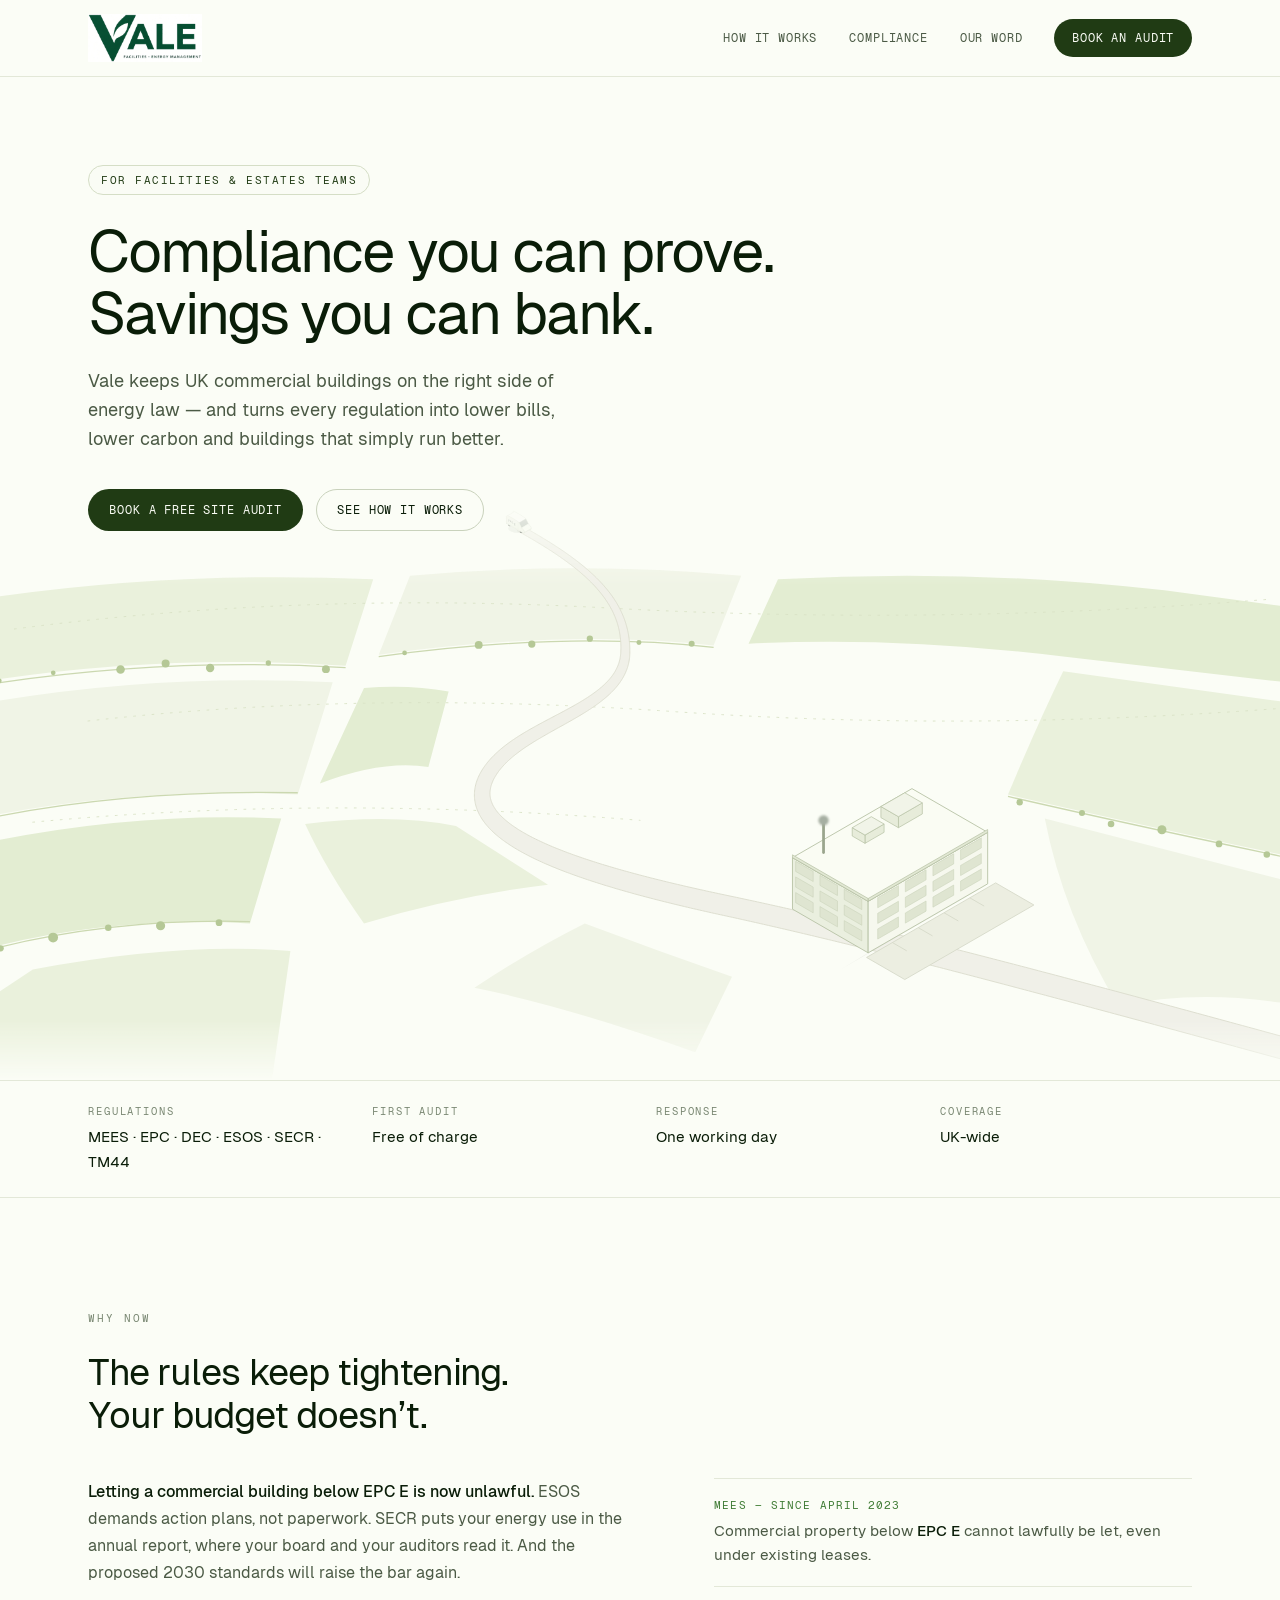
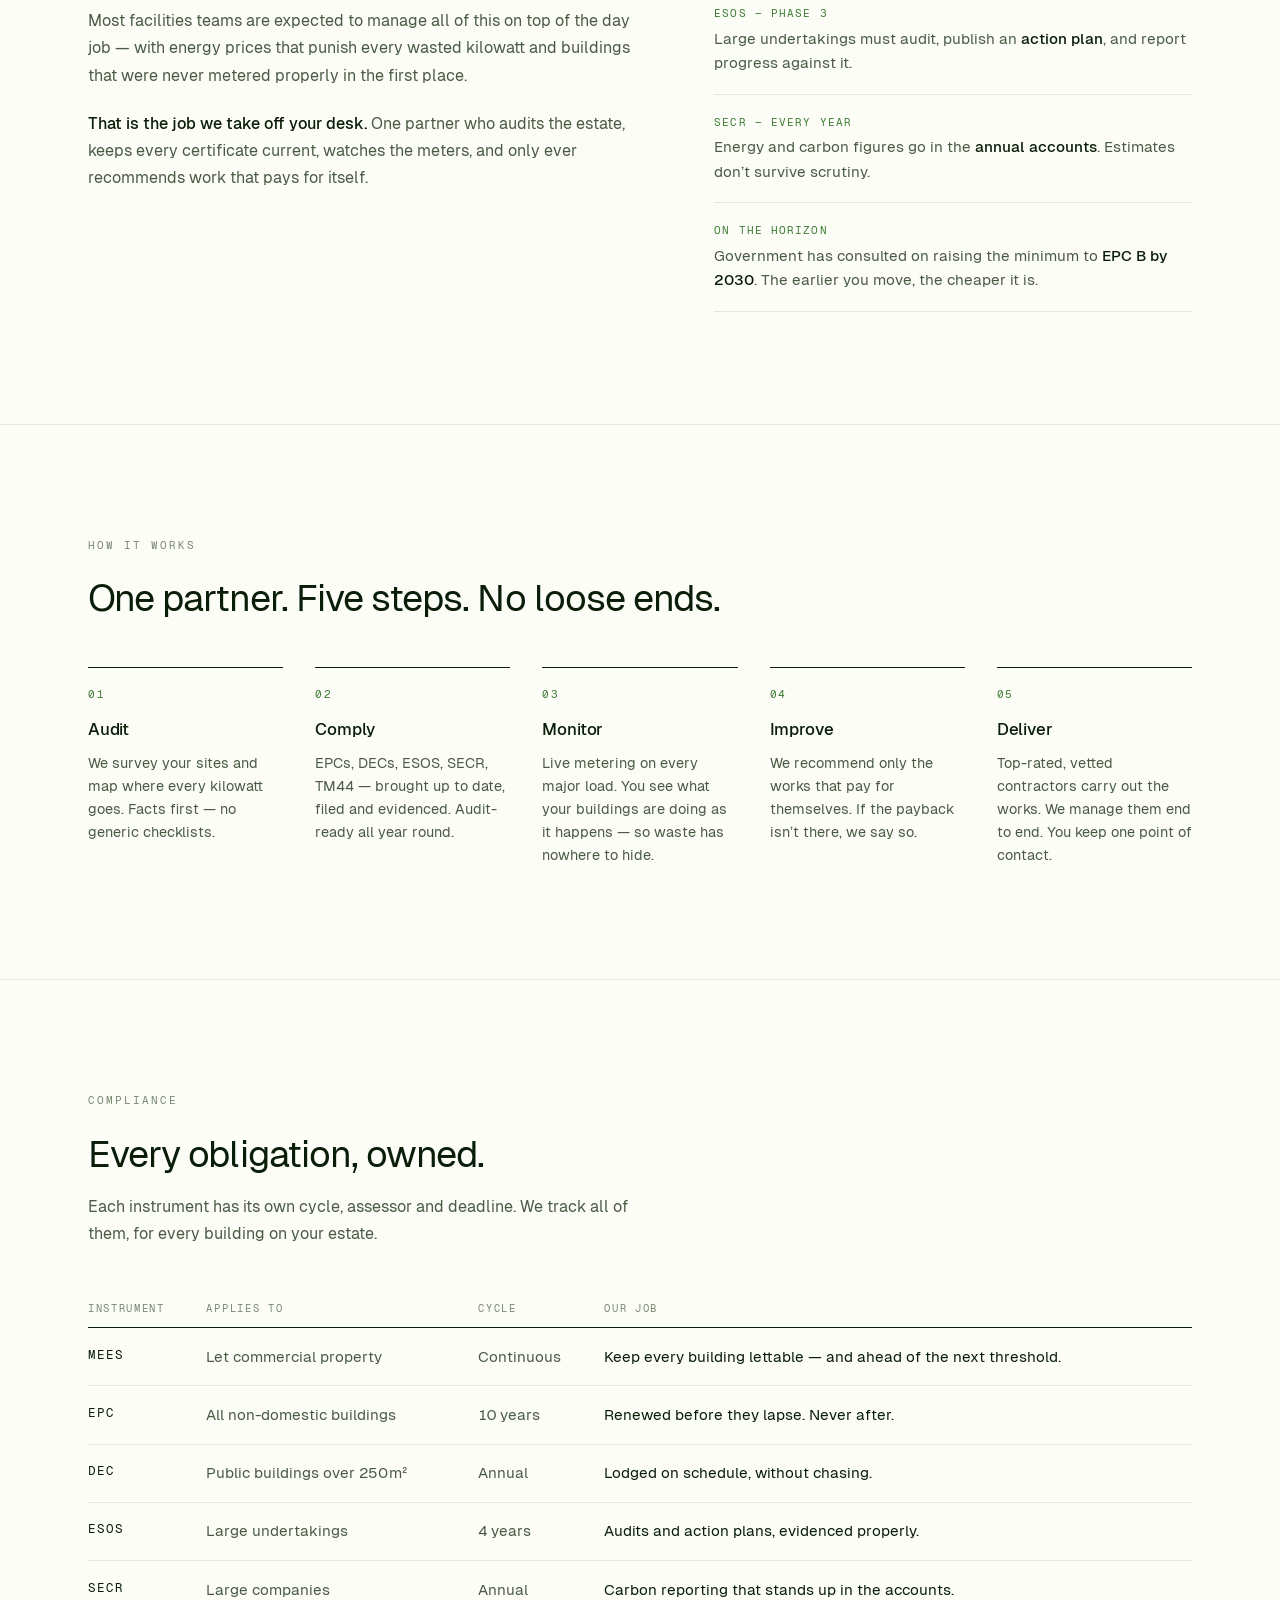
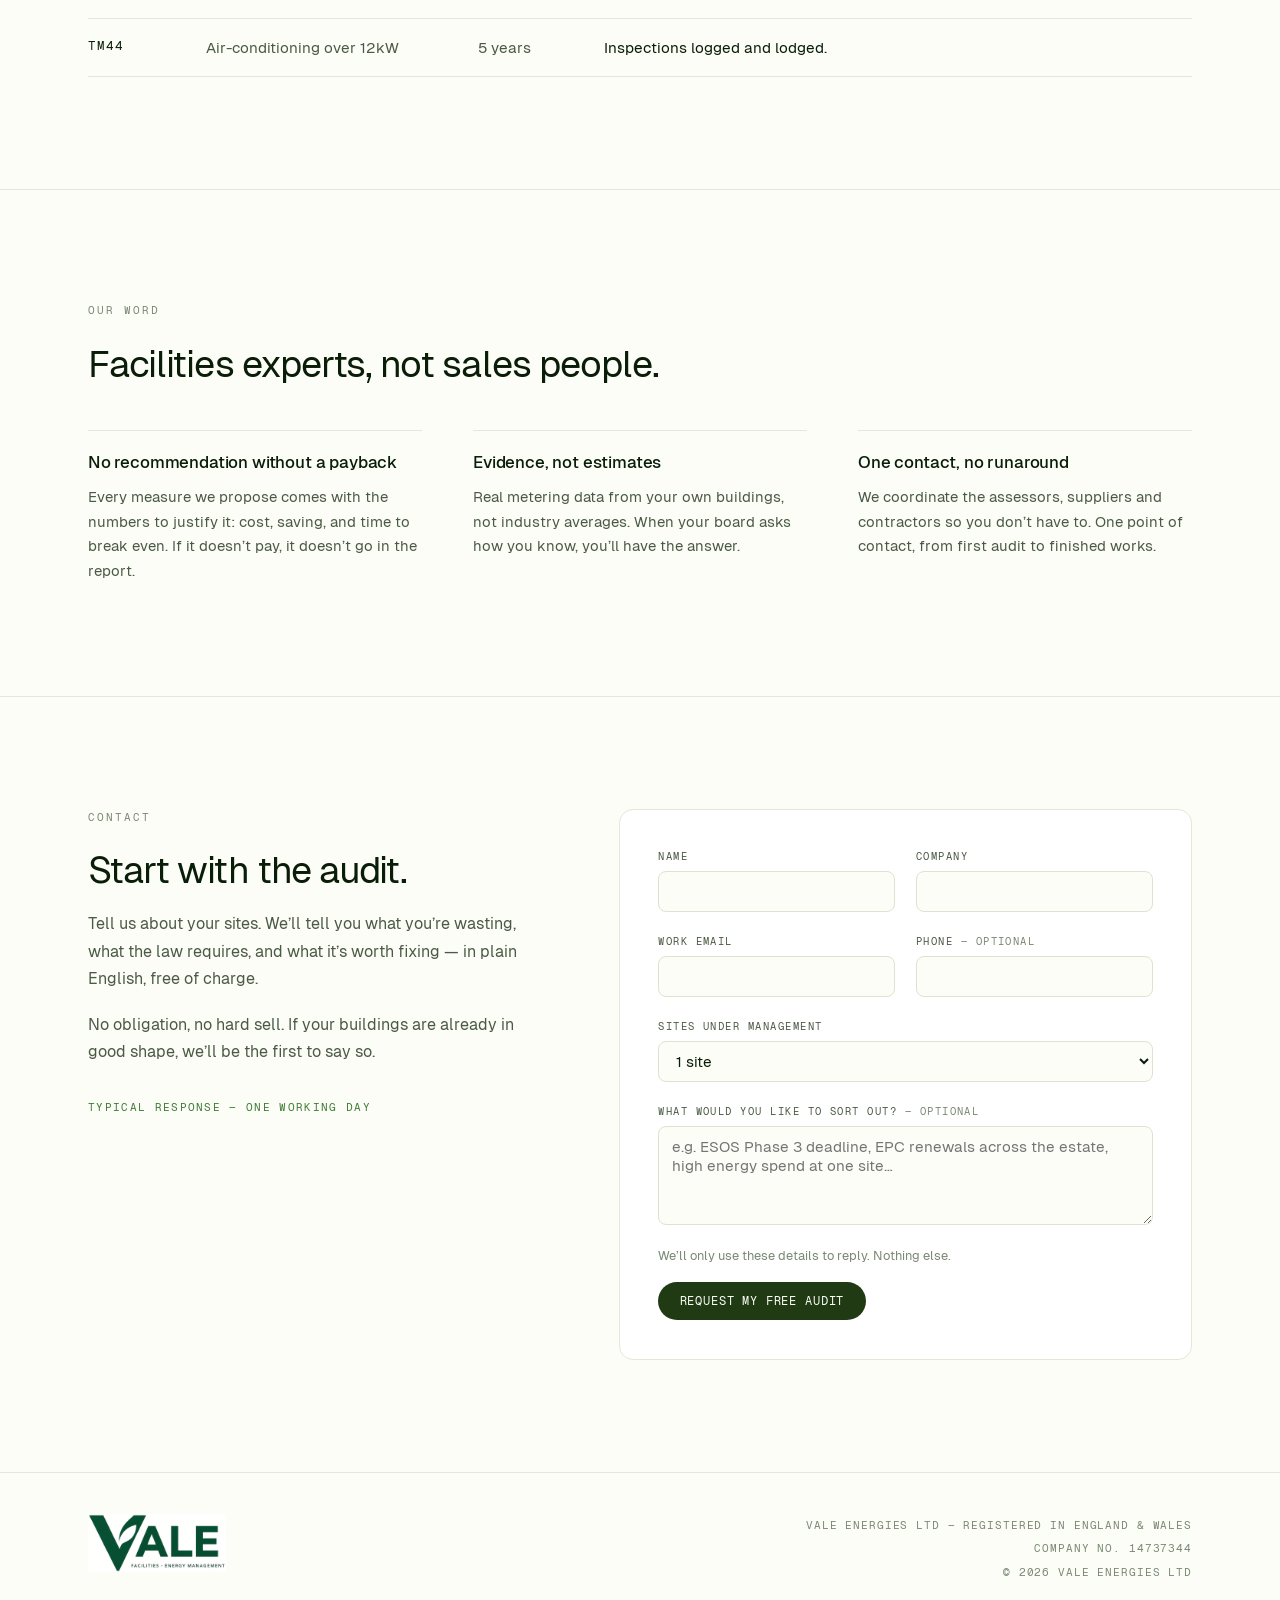
==== commit 9ee884eb: "Add Vale lockup to header, footer and favicon Replace the type wordmark with the new logo, retitle p" ====
--- a/App/index.html
+++ b/App/index.html
@@ -3,9 +3,10 @@
 <head>
   <meta charset="UTF-8">
   <meta name="viewport" content="width=device-width, initial-scale=1.0">
-  <title>Vale Energies — Energy consultancy for commercial facilities</title>
-  <meta name="description" content="Vale Energies keeps UK commercial buildings compliant with energy law — MEES, EPC, DEC, ESOS, SECR, TM44 — while cutting cost and carbon. Book a free site audit.">
-  <link rel="icon" href="data:image/svg+xml,%3Csvg xmlns='http://www.w3.org/2000/svg' viewBox='0 0 100 100'%3E%3Crect x='14' y='14' width='72' height='72' rx='16' fill='%23203B14'/%3E%3Crect x='40' y='40' width='20' height='20' rx='4' fill='%2363B04B'/%3E%3C/svg%3E">
+  <title>Vale — Facilities &amp; energy management</title>
+  <meta name="description" content="Vale keeps UK commercial buildings compliant with energy law — MEES, EPC, DEC, ESOS, SECR, TM44 — while cutting cost and carbon. Book a free site audit.">
+  <link rel="icon" type="image/png" href="favicon.png">
+  <link rel="apple-touch-icon" href="apple-touch-icon.png">
 </head>
 <body id="top">
 <style>
@@ -15,7 +16,7 @@
 </style>
 <style>
   /* ============================================================
-     VALE ENERGIES — warm white, ink, deep green. Geist / Geist Mono.
+     VALE — warm white, ink, deep green. Geist / Geist Mono.
      Committed single light theme; every colour painted explicitly.
      ============================================================ */
   :root{
@@ -75,18 +76,16 @@
   .topbar{ border-bottom:1px solid var(--hairline); background:var(--bg); }
   .topbar .wrap{
     display:flex; align-items:center; justify-content:space-between;
-    height:64px;
+    height:76px;
   }
   .wordmark{
-    display:inline-flex; align-items:center; gap:.65em;
-    text-decoration:none; color:var(--ink);
-    font-family:"Geist Mono",ui-monospace,monospace;
-    font-size:13px; letter-spacing:.32em; text-transform:uppercase;
-  }
-  .wordmark i{
-    width:9px; height:9px; background:var(--green-soft); border-radius:2px;
-    display:inline-block; flex:none;
-  }
+    display:inline-flex; align-items:center;
+    text-decoration:none; line-height:0;
+  }
+  .wordmark img{
+    display:block; height:48px; width:auto;
+  }
+  footer .wordmark img{ height:58px; }
   .nav-links{ display:flex; align-items:center; gap:2rem; }
   .nav-links a:not(.btn){
     font-family:"Geist Mono",ui-monospace,monospace;
@@ -339,7 +338,18 @@
   }
 
   @media (max-width: 700px){
-    .scene .ann{ display:none; }
+    /* register + savings pill and the survey-scan callouts all render right
+       of the building by default, which clips at the mobile crop edge —
+       mirror them to the left of the building into the open ground
+       (translate composes with each element's own animated transform) */
+    .scene .reg-cap, .scene .reg-row, .scene .savings{ translate:-356px 0; }
+    .scene .load-a .leader{ d: path("M1077.12 375 L980 306 H930"); }
+    .scene .load-a text{ text-anchor:end; translate:-294px 0; }
+    .scene .load-b .leader{ d: path("M1052.87 375 L980 346 H930"); }
+    .scene .load-b text{ text-anchor:end; translate:-294px 0; }
+    .scene .load-c .leader{ d: path("M1028.62 375 L980 386 H930"); }
+    .scene .load-c text{ text-anchor:end; translate:-294px 0; }
+    .scene .dim-label{ translate:-300px 0; }
     /* pan the crop toward the site so the building stays in view */
     .scene-holder{ margin-top:0; overflow:hidden; }
     .scene{ width:856px; height:380px; margin-left:calc((100vw - 856px) * .62); }
@@ -521,7 +531,7 @@
 <!-- ================= NAV ================= -->
 <div class="topbar">
   <div class="wrap">
-    <a class="wordmark" href="#top" aria-label="Vale Energies home"><i></i>VALE&#8202;ENERGIES</a>
+    <a class="wordmark" href="#top" aria-label="Vale home"><img src="logo.png" alt="Vale — Facilities · Energy Management" width="720" height="303"></a>
     <div class="nav-links">
       <a href="#how">How it works</a>
       <a href="#compliance">Compliance</a>
@@ -537,7 +547,7 @@
     <div class="hero-copy">
       <span class="eyebrow">For facilities &amp; estates teams</span>
       <h1>Compliance you can prove. Savings you can bank.</h1>
-      <p class="lede">Vale Energies keeps UK commercial buildings on the right side of energy law — and turns every regulation into lower bills, lower carbon and buildings that simply run better.</p>
+      <p class="lede">Vale keeps UK commercial buildings on the right side of energy law — and turns every regulation into lower bills, lower carbon and buildings that simply run better.</p>
       <div class="hero-ctas">
         <a class="btn btn-solid" href="#contact">Book a free site audit</a>
         <a class="btn btn-line" href="#how">See how it works</a>
@@ -857,7 +867,7 @@
 <!-- ================= FOOTER ================= -->
 <footer>
   <div class="wrap">
-    <a class="wordmark" href="#top" aria-label="Vale Energies home"><i></i>VALE&#8202;ENERGIES</a>
+    <a class="wordmark" href="#top" aria-label="Vale home"><img src="logo.png" alt="Vale — Facilities · Energy Management" width="720" height="303"></a>
     <div class="foot-meta">
       <div>Vale Energies Ltd — Registered in England &amp; Wales</div>
       <div>Company No. 14737344</div>
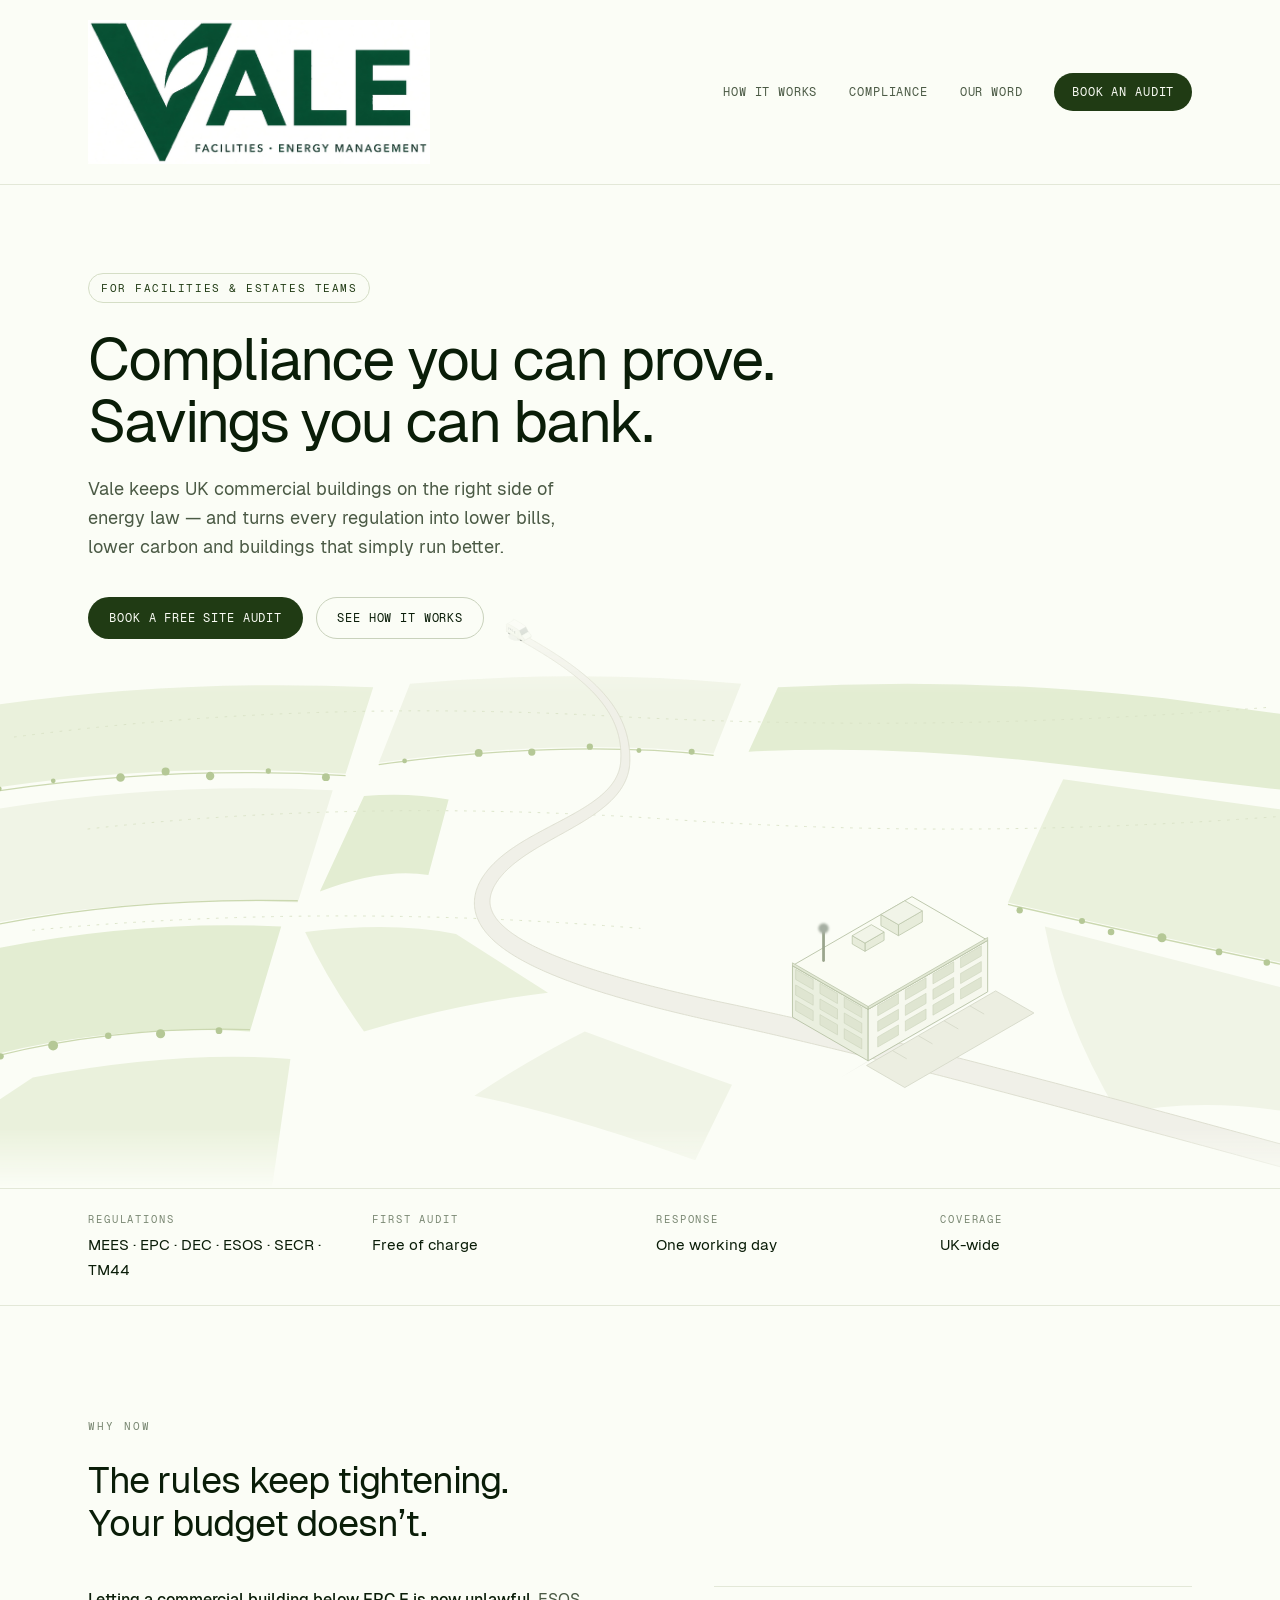
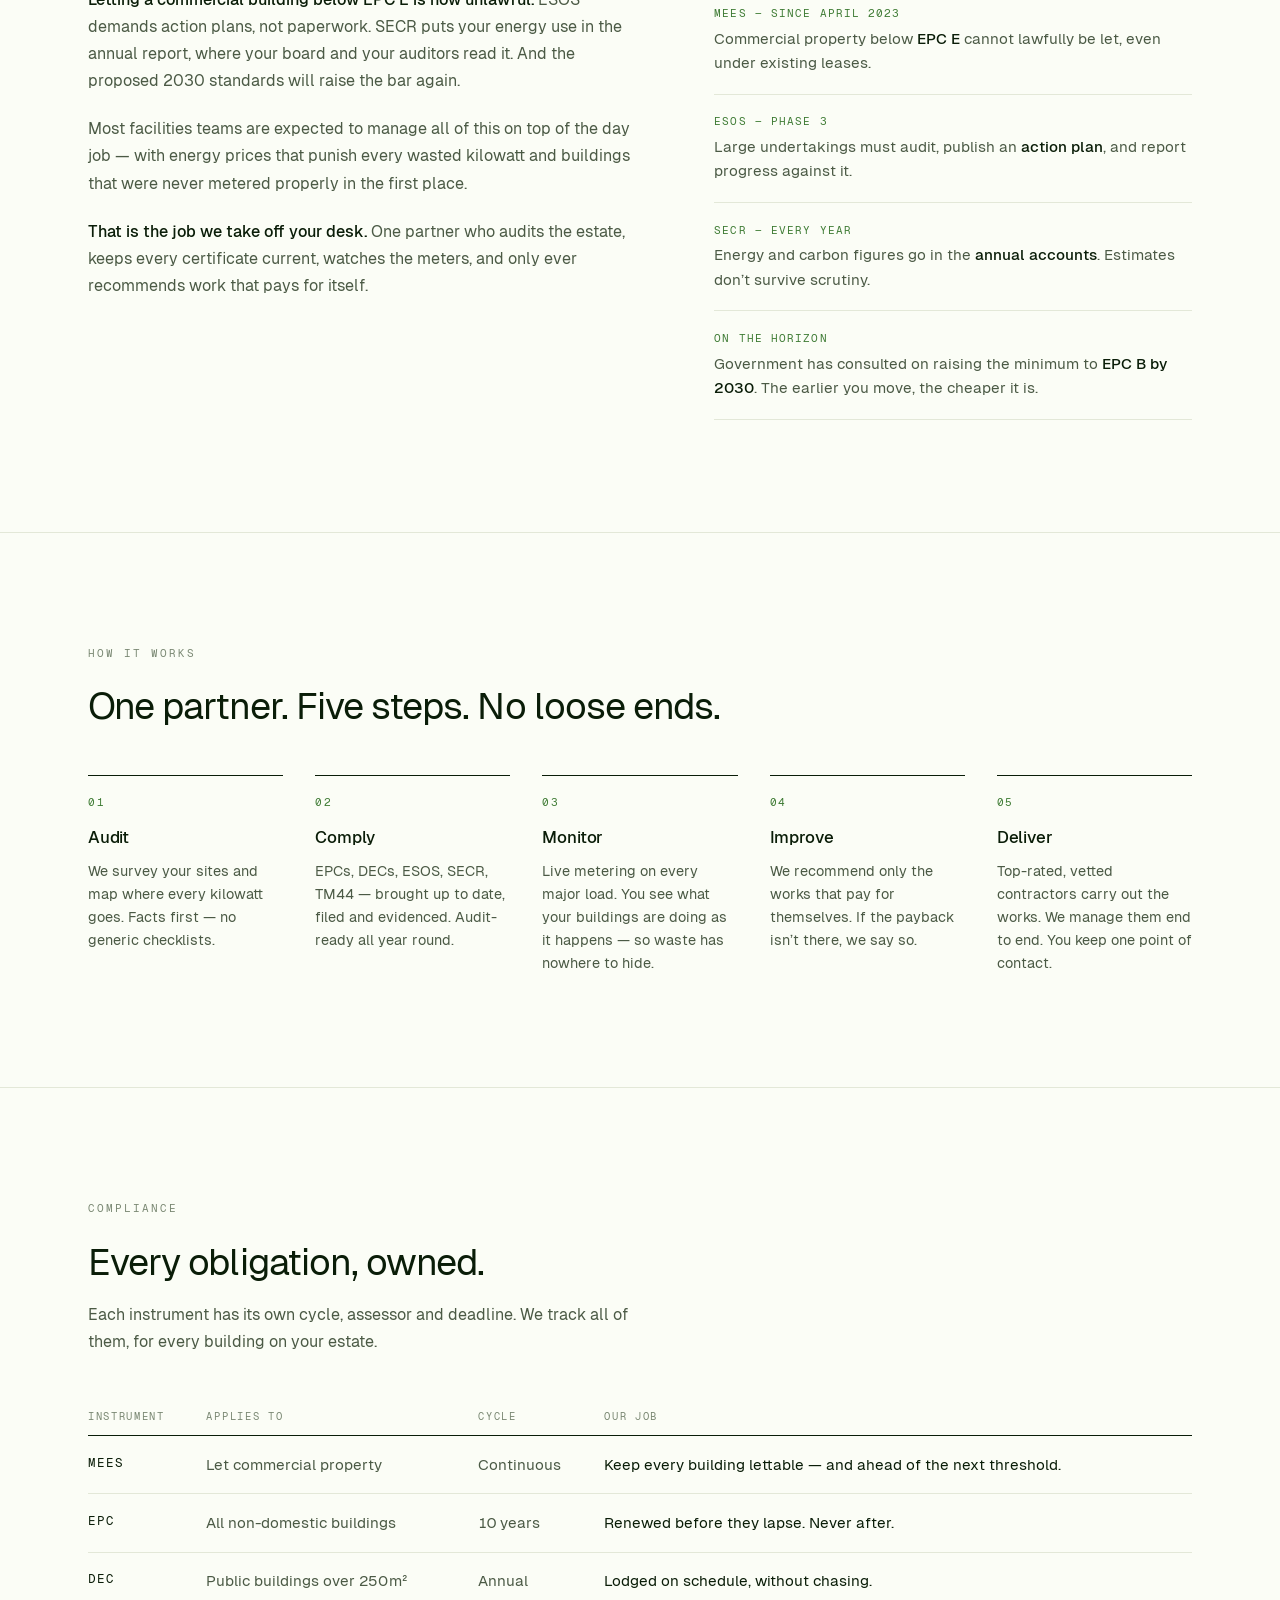
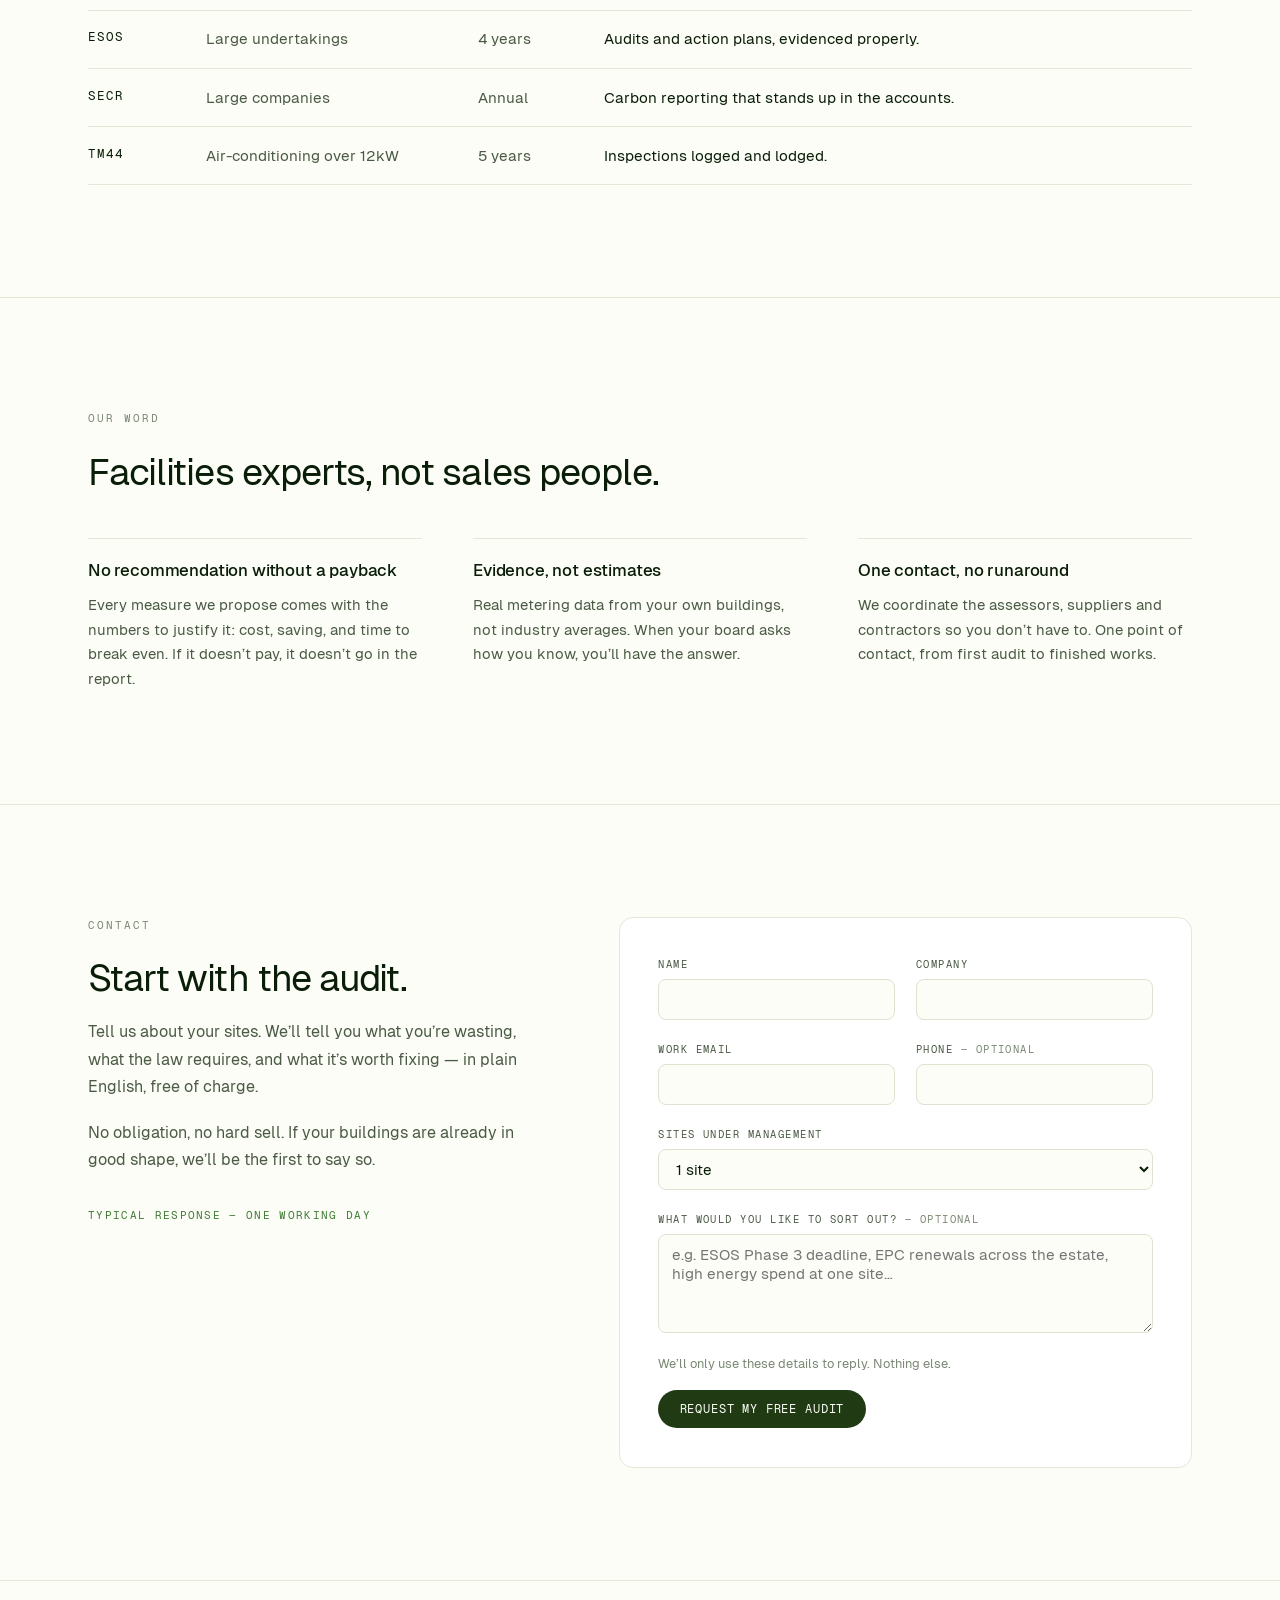
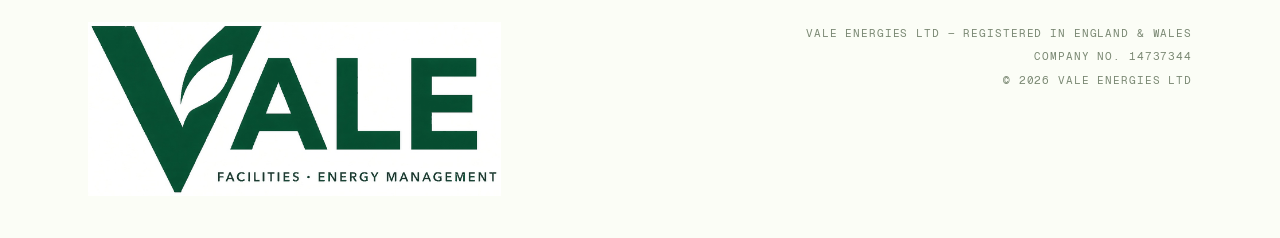
==== commit 3c9c4a9f: "Triple header and footer logo size so the tagline reads" ====
--- a/App/index.html
+++ b/App/index.html
@@ -76,16 +76,17 @@
   .topbar{ border-bottom:1px solid var(--hairline); background:var(--bg); }
   .topbar .wrap{
     display:flex; align-items:center; justify-content:space-between;
-    height:76px;
+    gap:1.5rem; flex-wrap:wrap;
+    height:auto; padding-block:1.25rem;
   }
   .wordmark{
     display:inline-flex; align-items:center;
     text-decoration:none; line-height:0;
   }
   .wordmark img{
-    display:block; height:48px; width:auto;
-  }
-  footer .wordmark img{ height:58px; }
+    display:block; height:144px; width:auto;
+  }
+  footer .wordmark img{ height:174px; }
   .nav-links{ display:flex; align-items:center; gap:2rem; }
   .nav-links a:not(.btn){
     font-family:"Geist Mono",ui-monospace,monospace;
@@ -525,6 +526,8 @@
     .steps{ grid-template-columns:1fr; }
     form{ grid-template-columns:1fr; }
     .foot-meta{ text-align:left; }
+    .wordmark img{ height:96px; }
+    footer .wordmark img{ height:110px; }
   }
 </style>
 
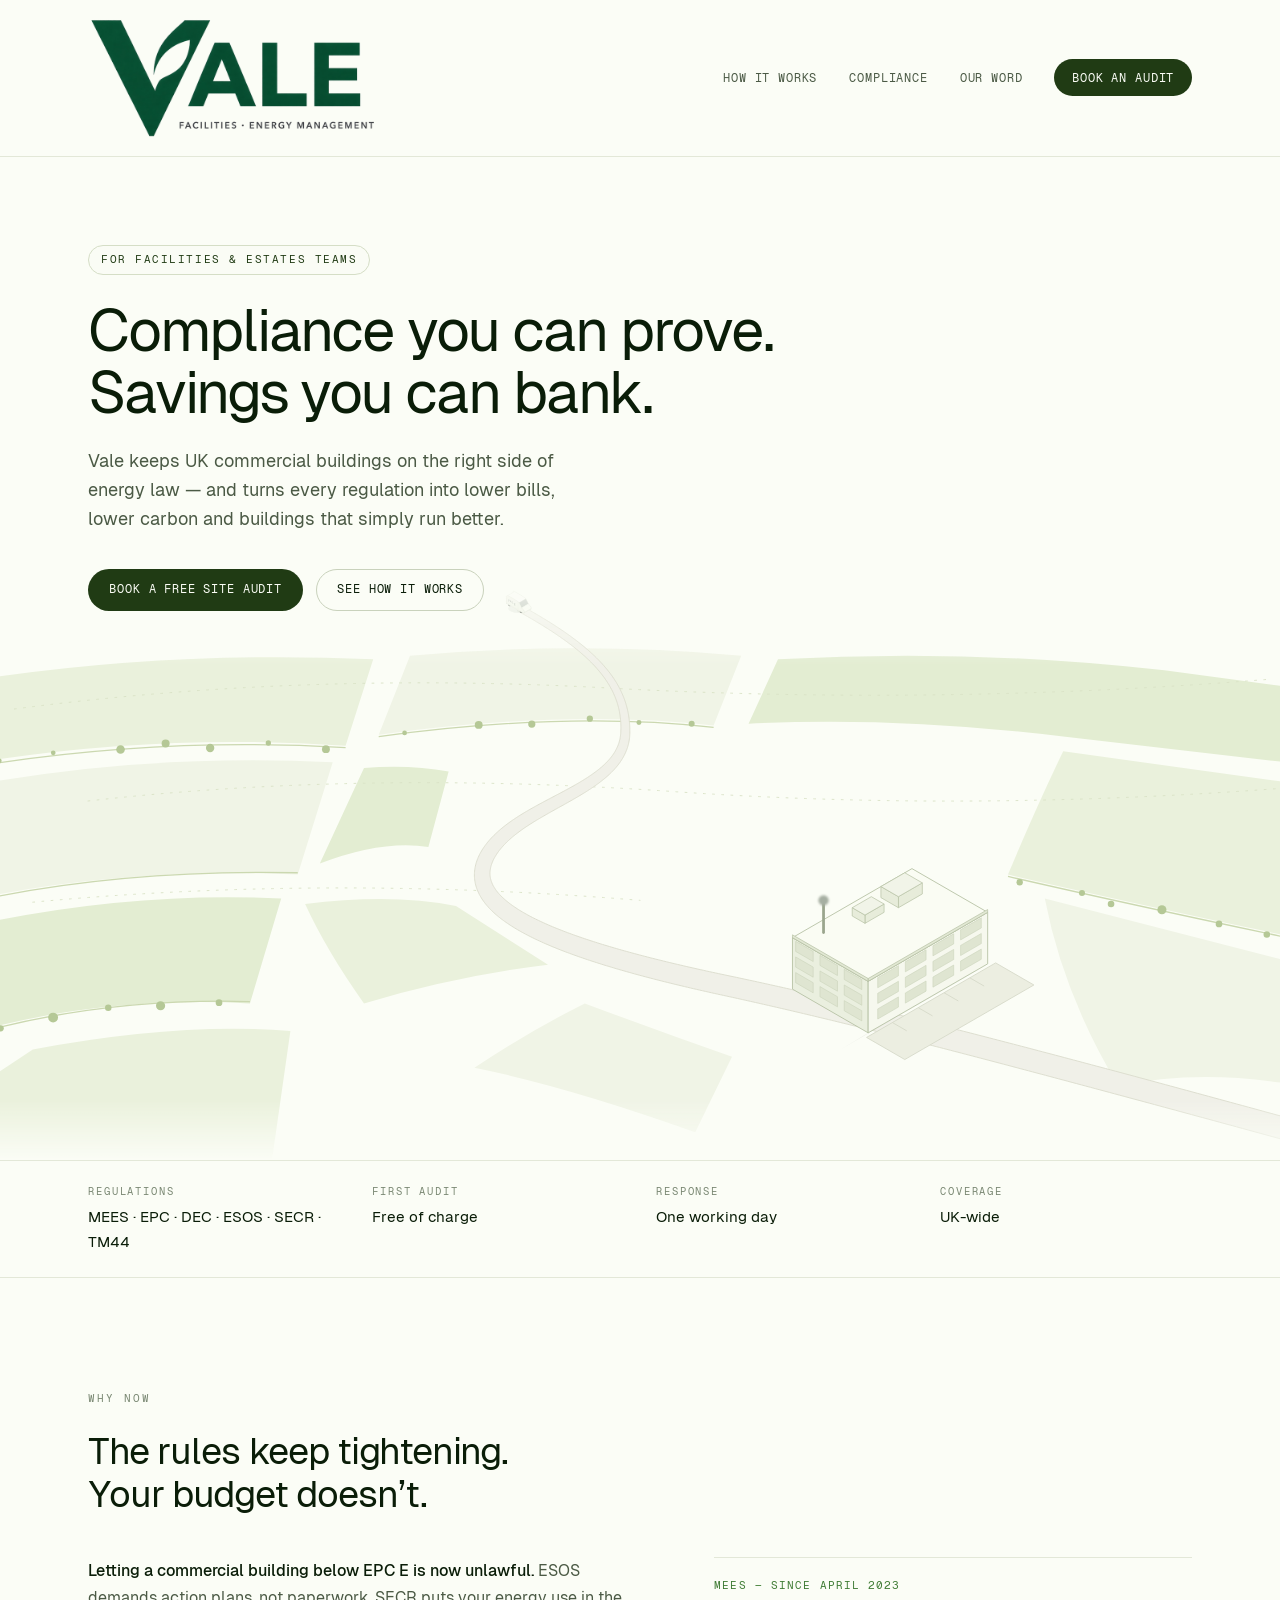
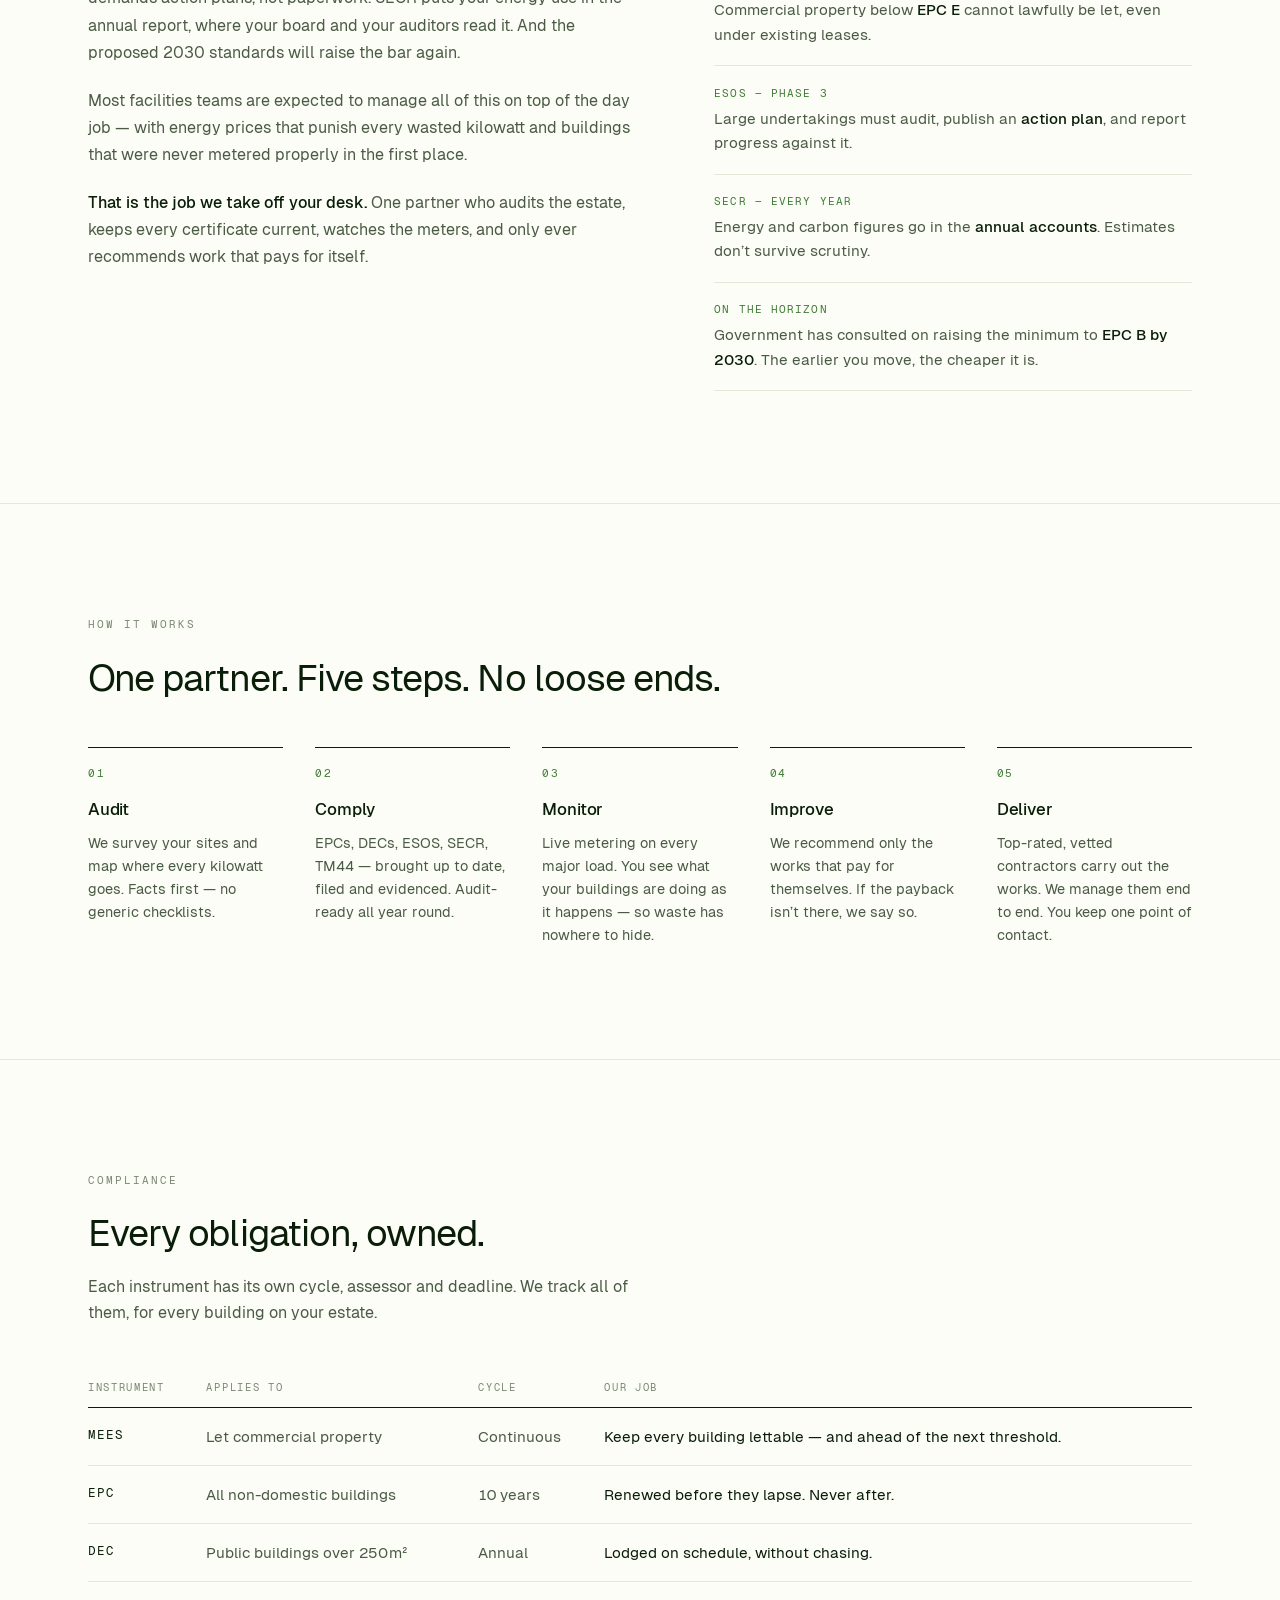
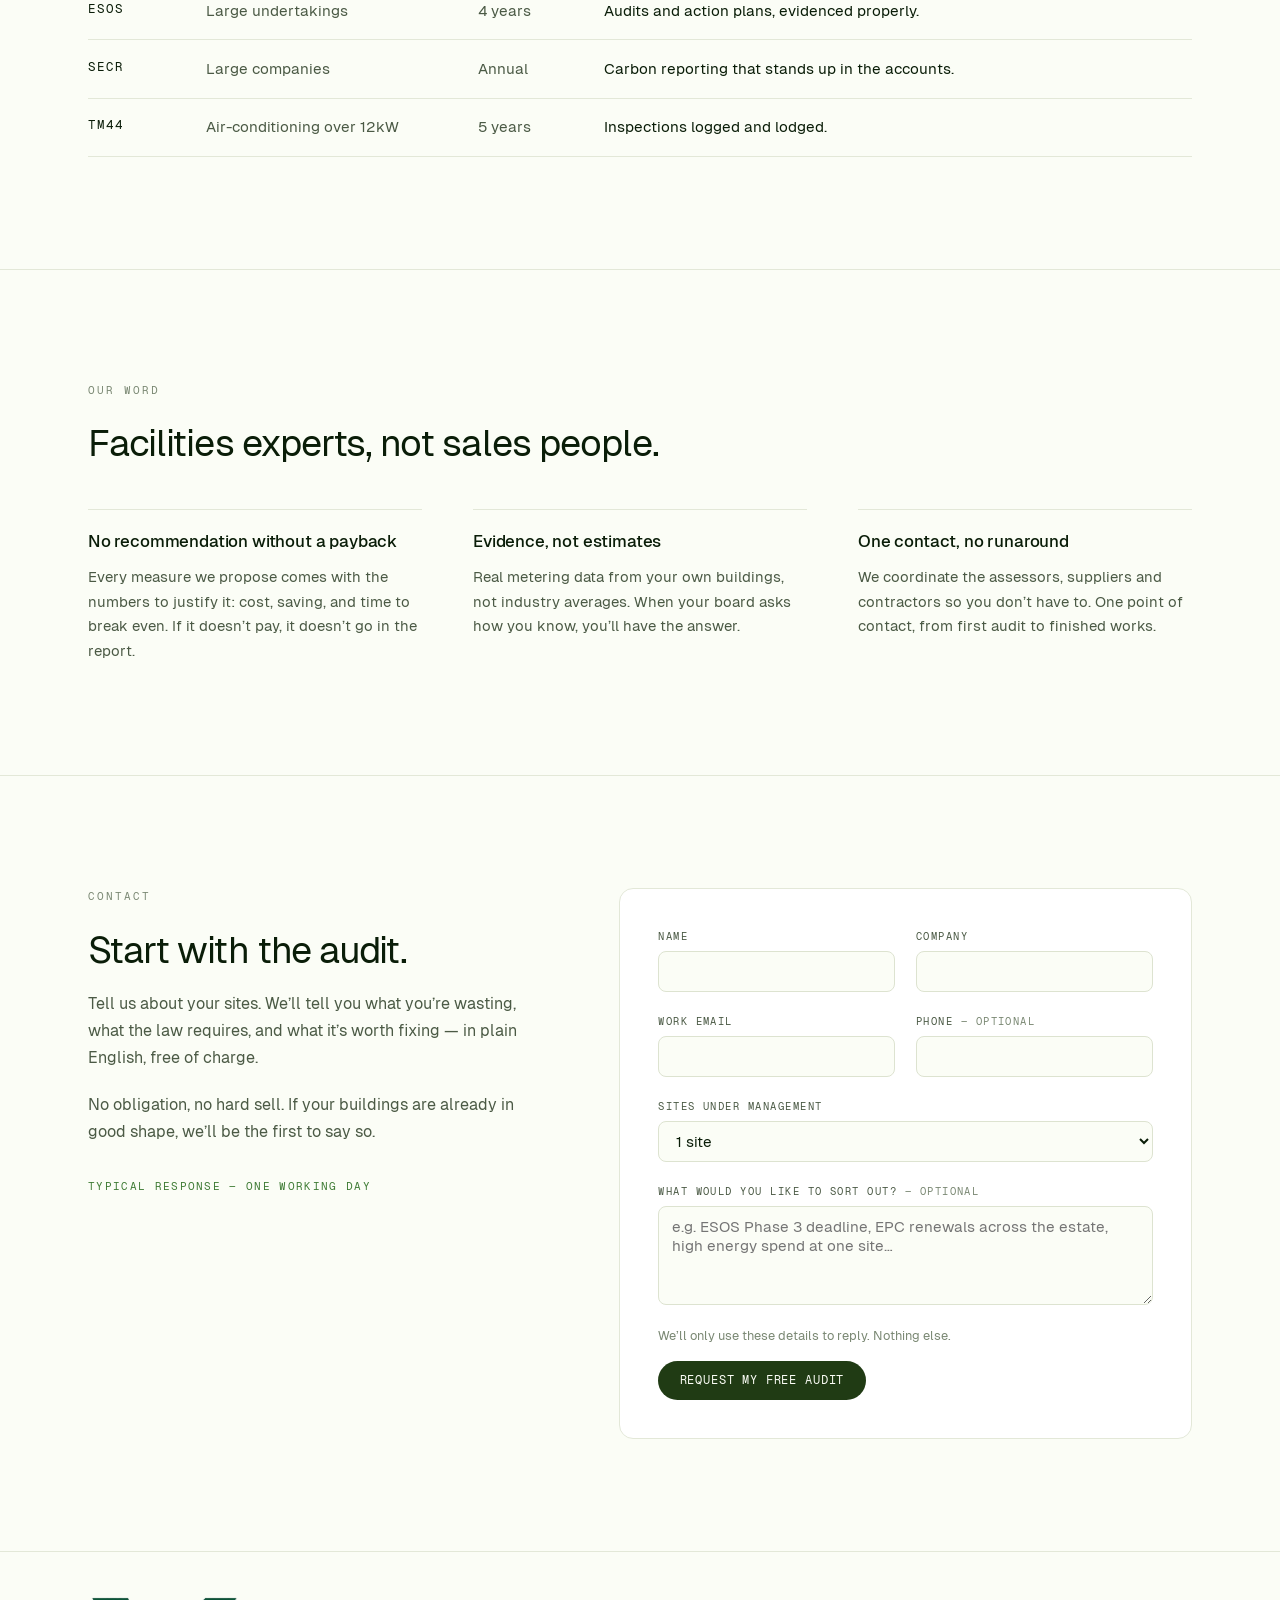
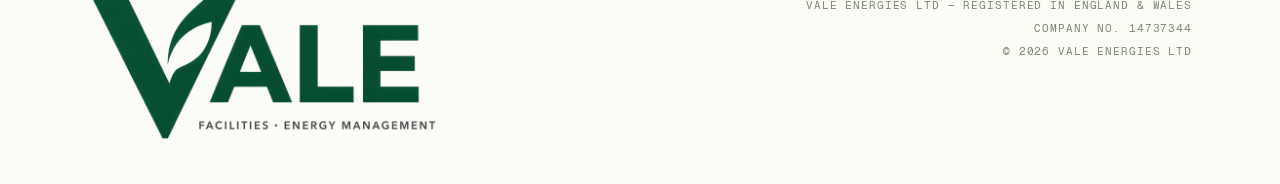
==== commit eaf02512: "Shrink logo 15% and key white background to transparent" ====
--- a/App/index.html
+++ b/App/index.html
@@ -77,16 +77,16 @@
   .topbar .wrap{
     display:flex; align-items:center; justify-content:space-between;
     gap:1.5rem; flex-wrap:wrap;
-    height:auto; padding-block:1.25rem;
+    height:auto; padding-block:1.05rem;
   }
   .wordmark{
     display:inline-flex; align-items:center;
     text-decoration:none; line-height:0;
   }
   .wordmark img{
-    display:block; height:144px; width:auto;
-  }
-  footer .wordmark img{ height:174px; }
+    display:block; height:122px; width:auto;
+  }
+  footer .wordmark img{ height:148px; }
   .nav-links{ display:flex; align-items:center; gap:2rem; }
   .nav-links a:not(.btn){
     font-family:"Geist Mono",ui-monospace,monospace;
@@ -526,8 +526,8 @@
     .steps{ grid-template-columns:1fr; }
     form{ grid-template-columns:1fr; }
     .foot-meta{ text-align:left; }
-    .wordmark img{ height:96px; }
-    footer .wordmark img{ height:110px; }
+    .wordmark img{ height:82px; }
+    footer .wordmark img{ height:94px; }
   }
 </style>
 
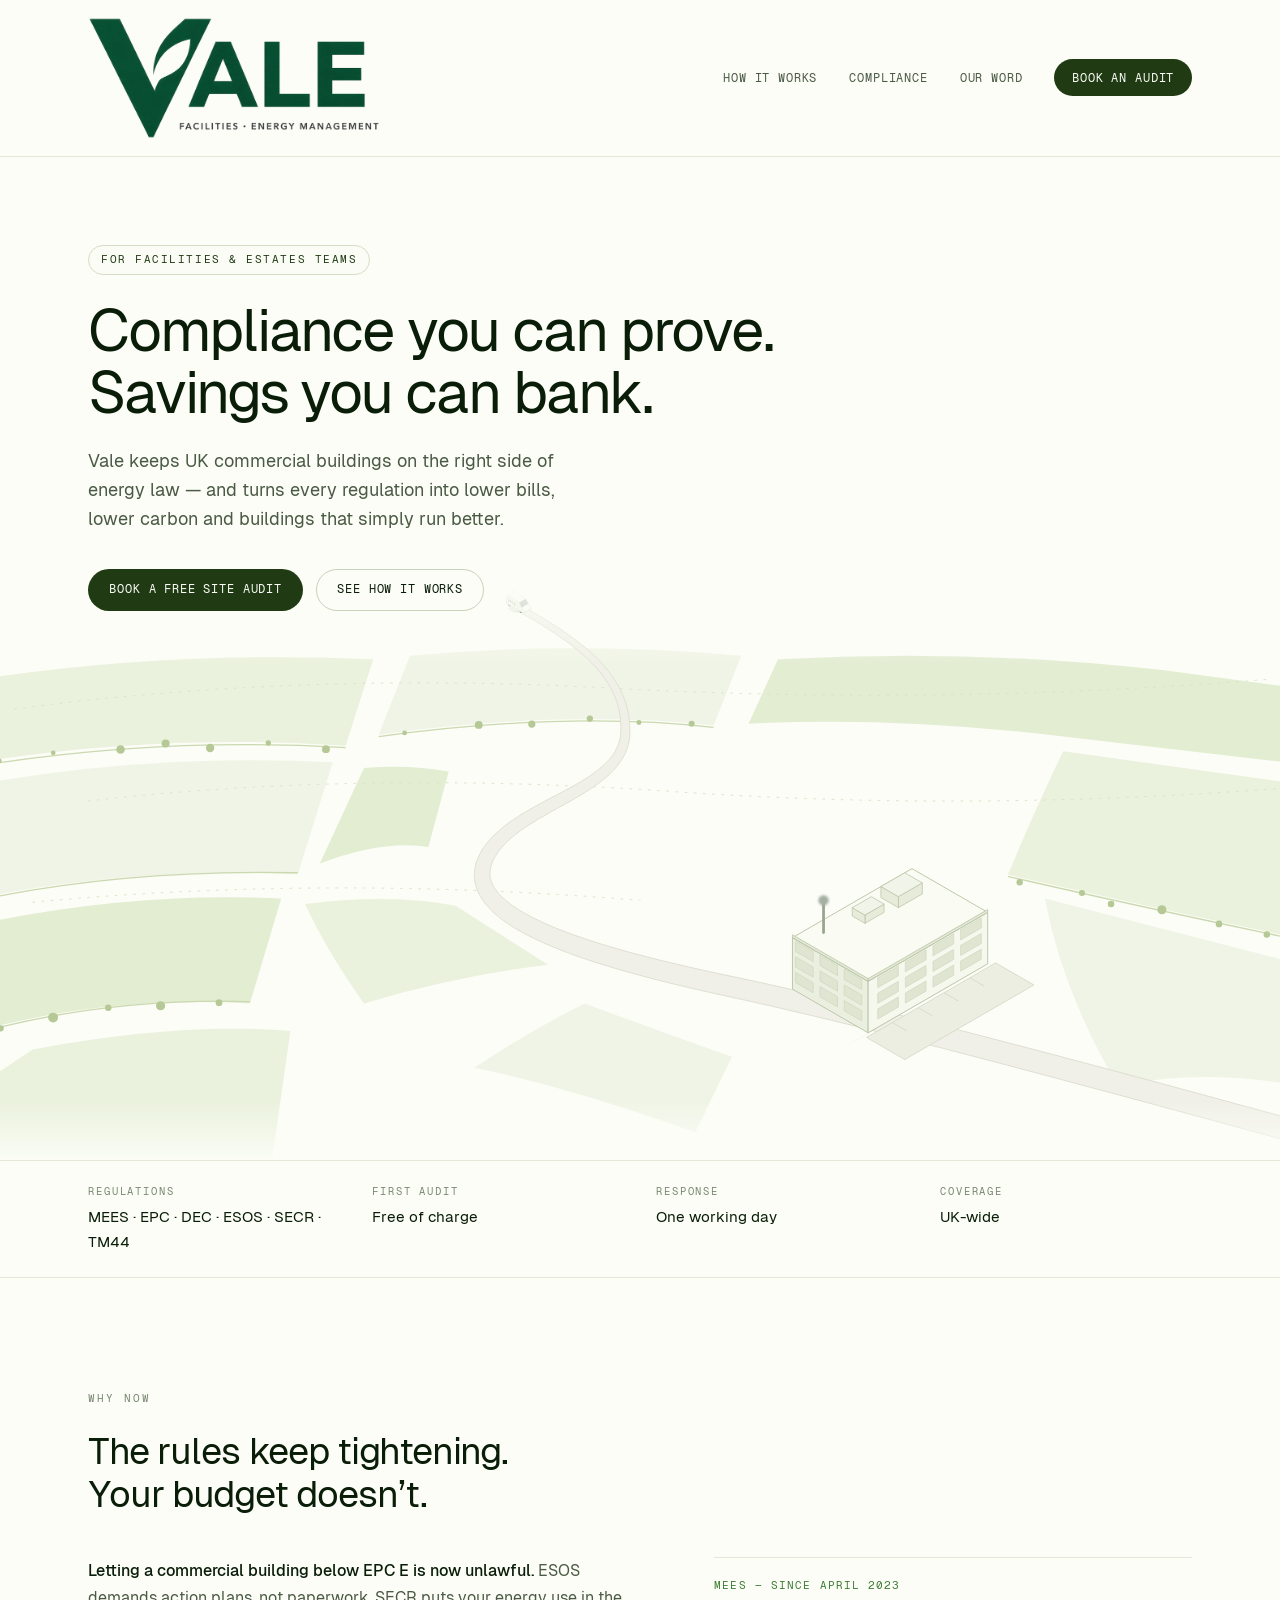
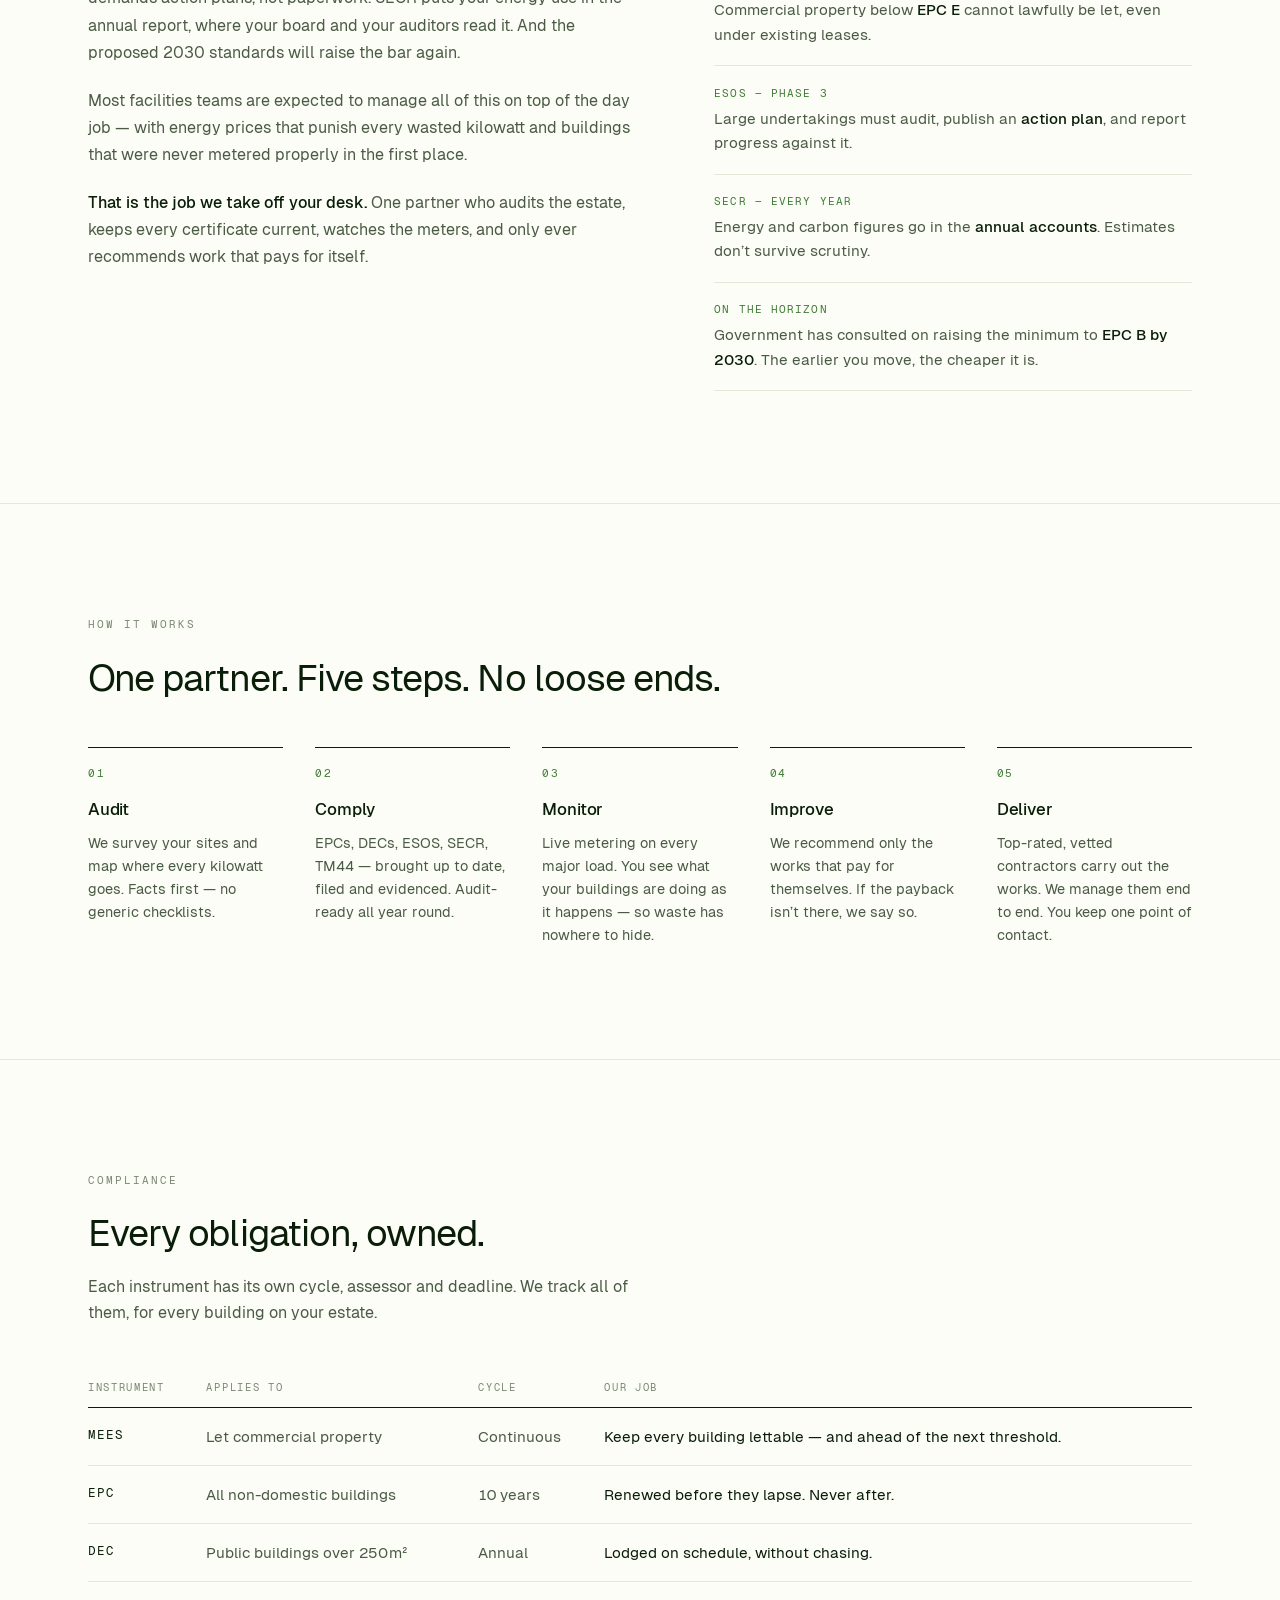
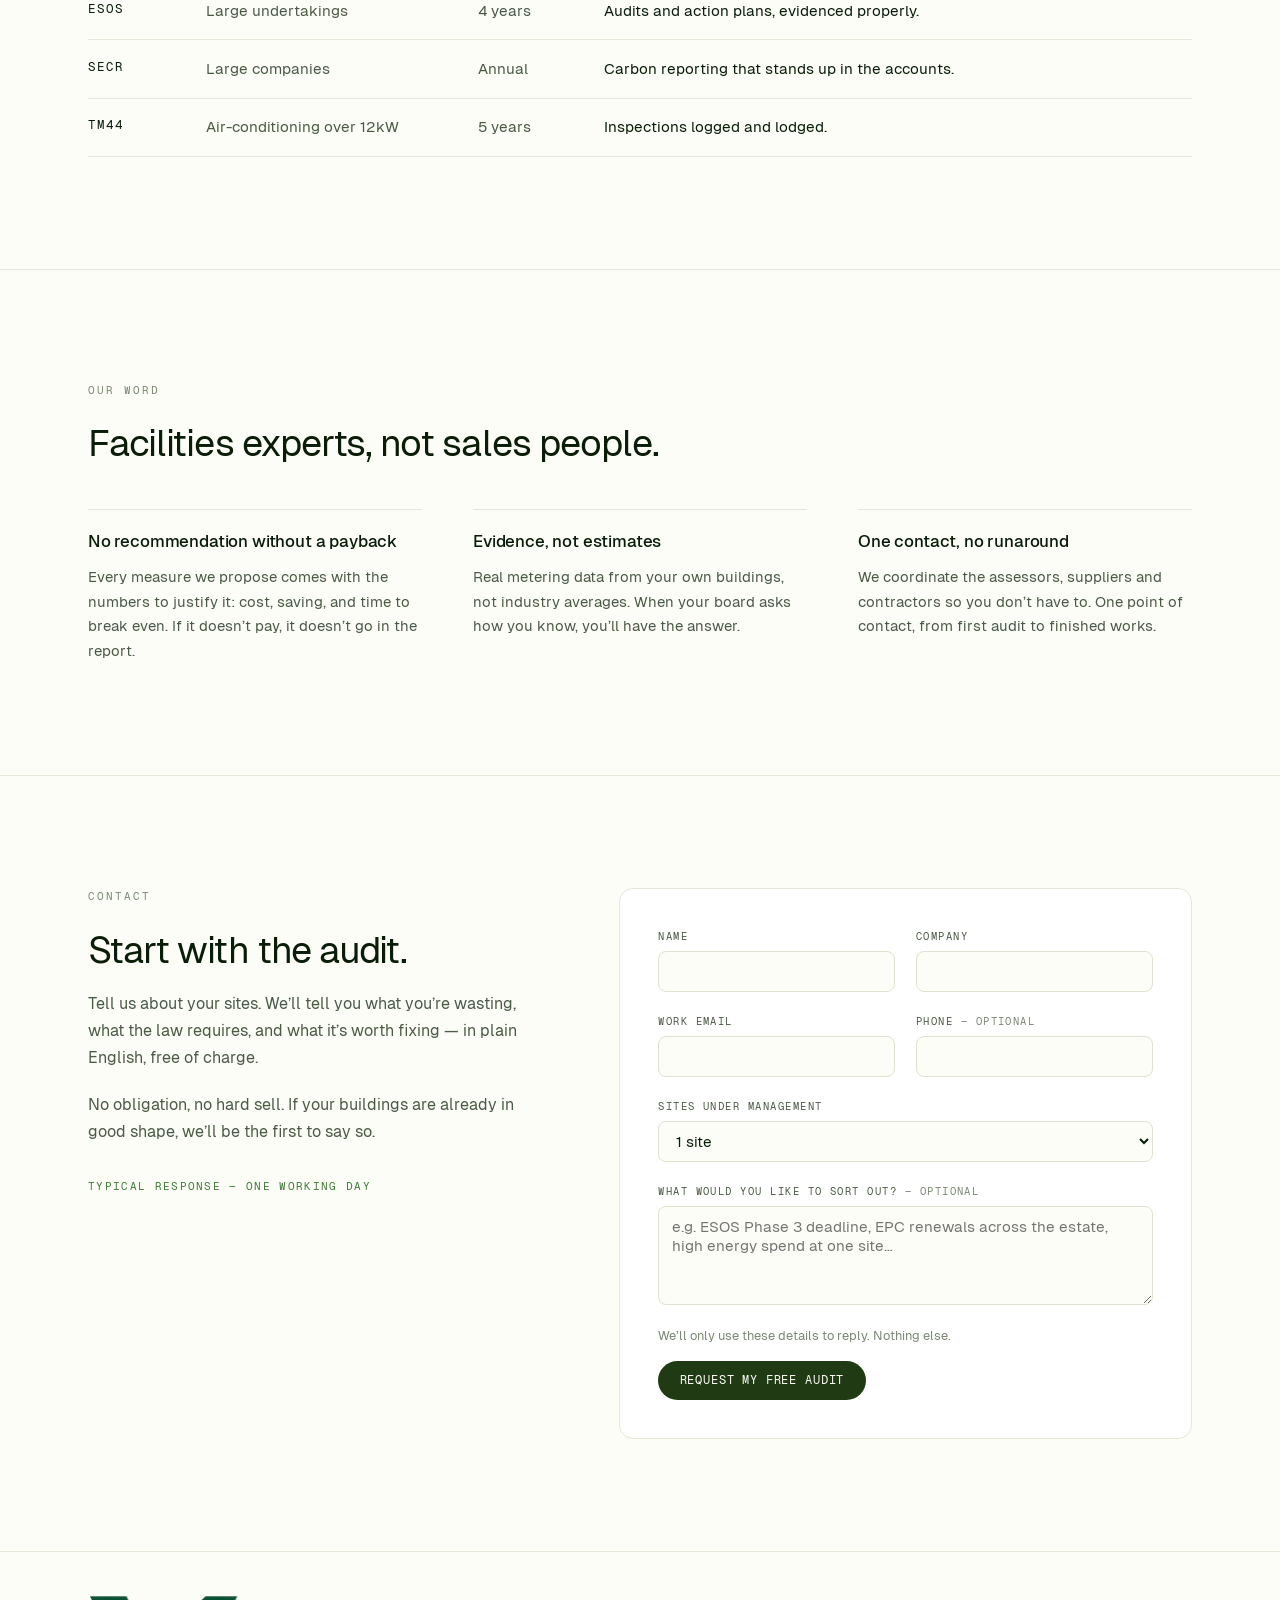
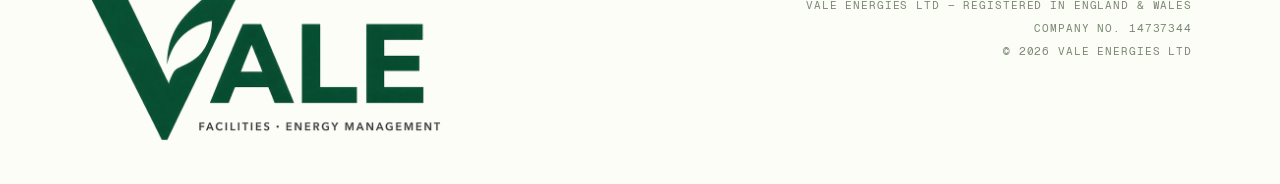
==== commit 1677d319: "Replace logo with a true transparent PNG Knock white out of the original JPEG (including halo) and s" ====
--- a/App/index.html
+++ b/App/index.html
@@ -85,6 +85,7 @@
   }
   .wordmark img{
     display:block; height:122px; width:auto;
+    background:transparent;
   }
   footer .wordmark img{ height:148px; }
   .nav-links{ display:flex; align-items:center; gap:2rem; }
@@ -534,7 +535,7 @@
 <!-- ================= NAV ================= -->
 <div class="topbar">
   <div class="wrap">
-    <a class="wordmark" href="#top" aria-label="Vale home"><img src="logo.png" alt="Vale — Facilities · Energy Management" width="720" height="303"></a>
+    <a class="wordmark" href="#top" aria-label="Vale home"><img src="vale-logo.png" alt="Vale — Facilities · Energy Management" width="720" height="301"></a>
     <div class="nav-links">
       <a href="#how">How it works</a>
       <a href="#compliance">Compliance</a>
@@ -870,7 +871,7 @@
 <!-- ================= FOOTER ================= -->
 <footer>
   <div class="wrap">
-    <a class="wordmark" href="#top" aria-label="Vale home"><img src="logo.png" alt="Vale — Facilities · Energy Management" width="720" height="303"></a>
+    <a class="wordmark" href="#top" aria-label="Vale home"><img src="vale-logo.png" alt="Vale — Facilities · Energy Management" width="720" height="301"></a>
     <div class="foot-meta">
       <div>Vale Energies Ltd — Registered in England &amp; Wales</div>
       <div>Company No. 14737344</div>
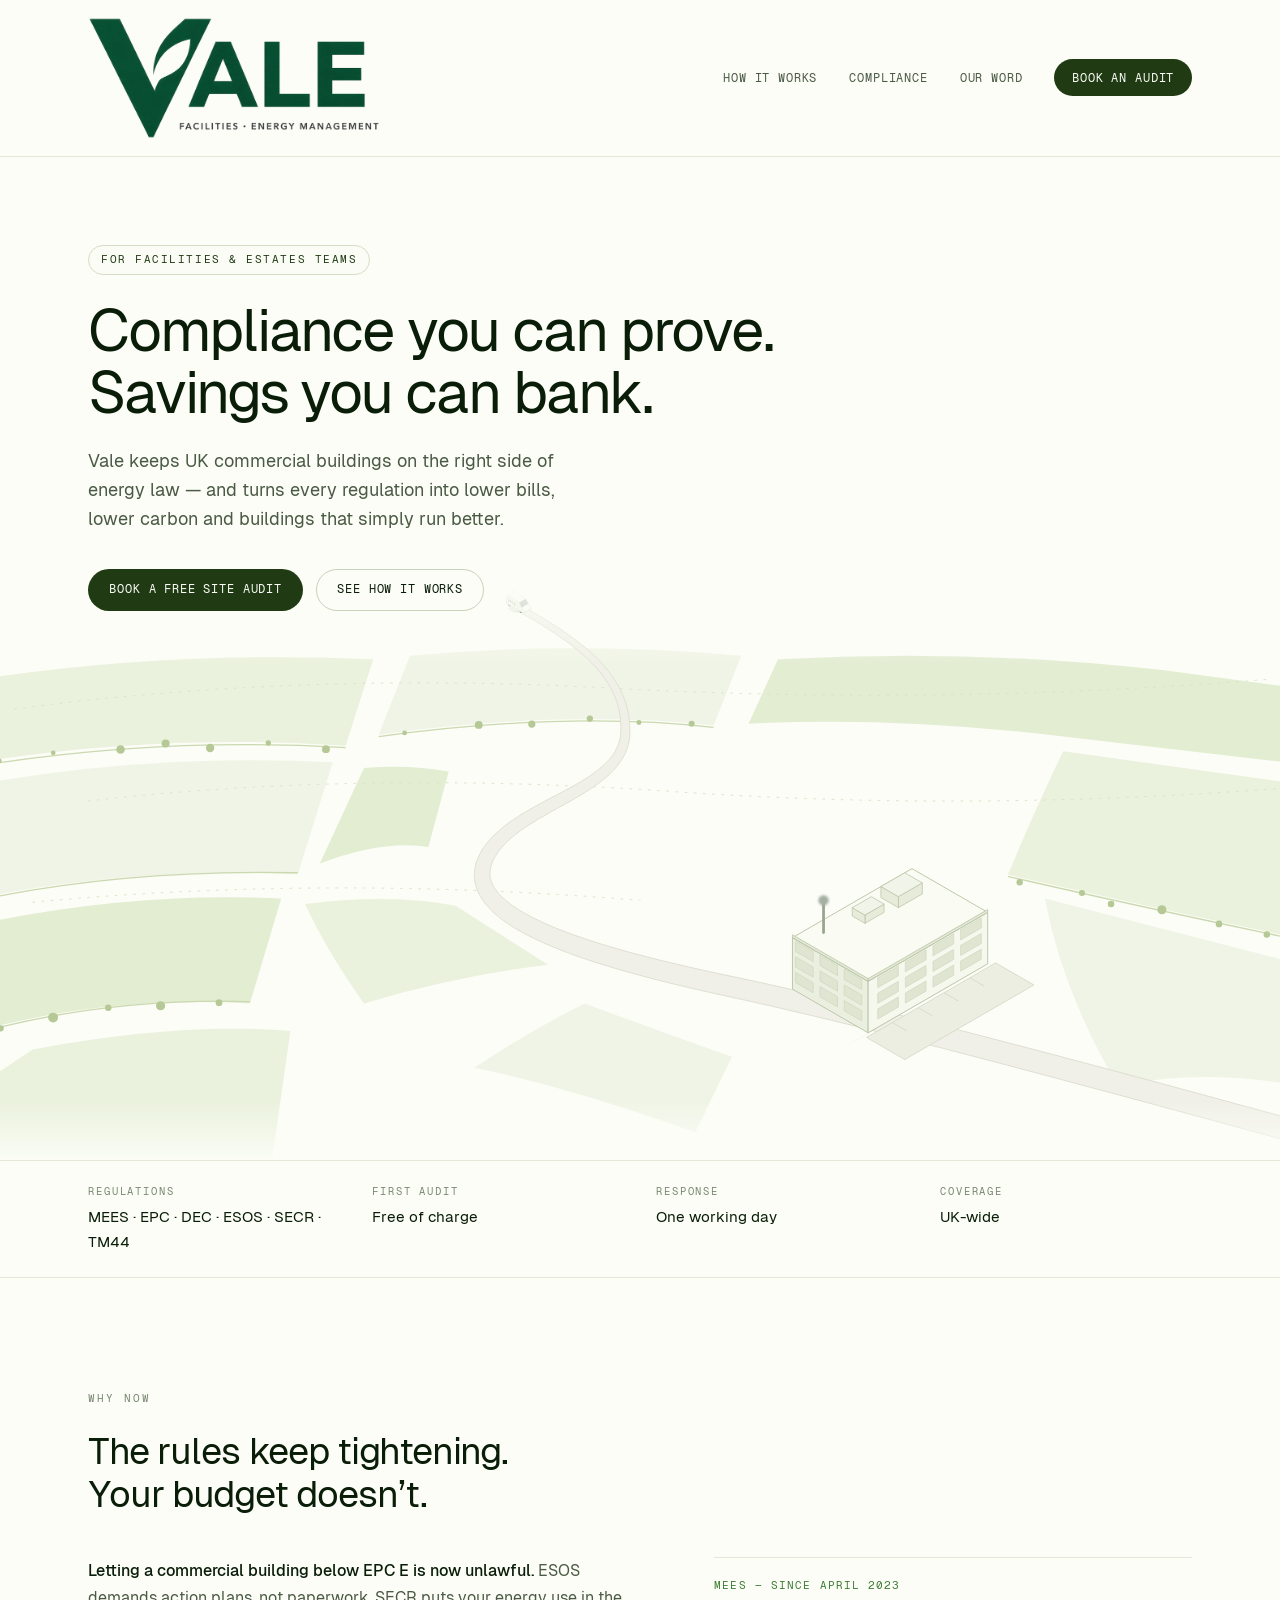
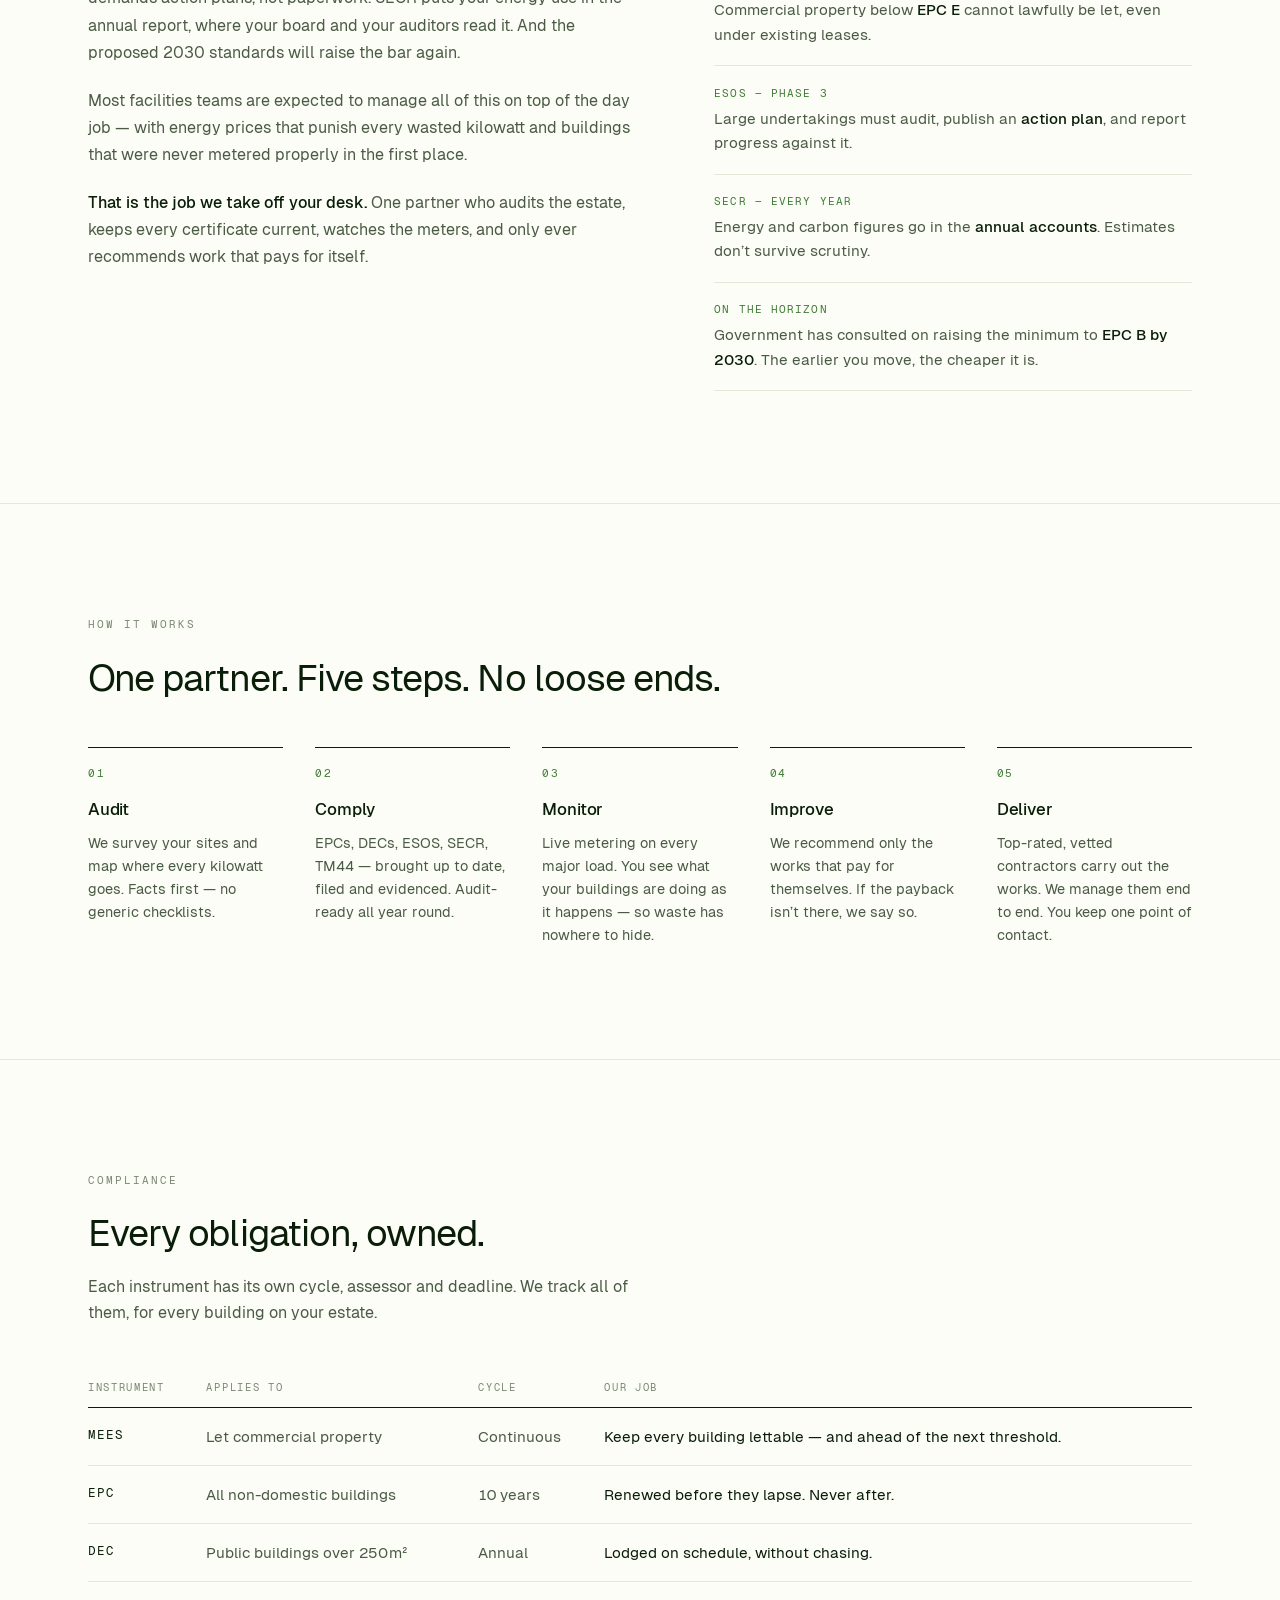
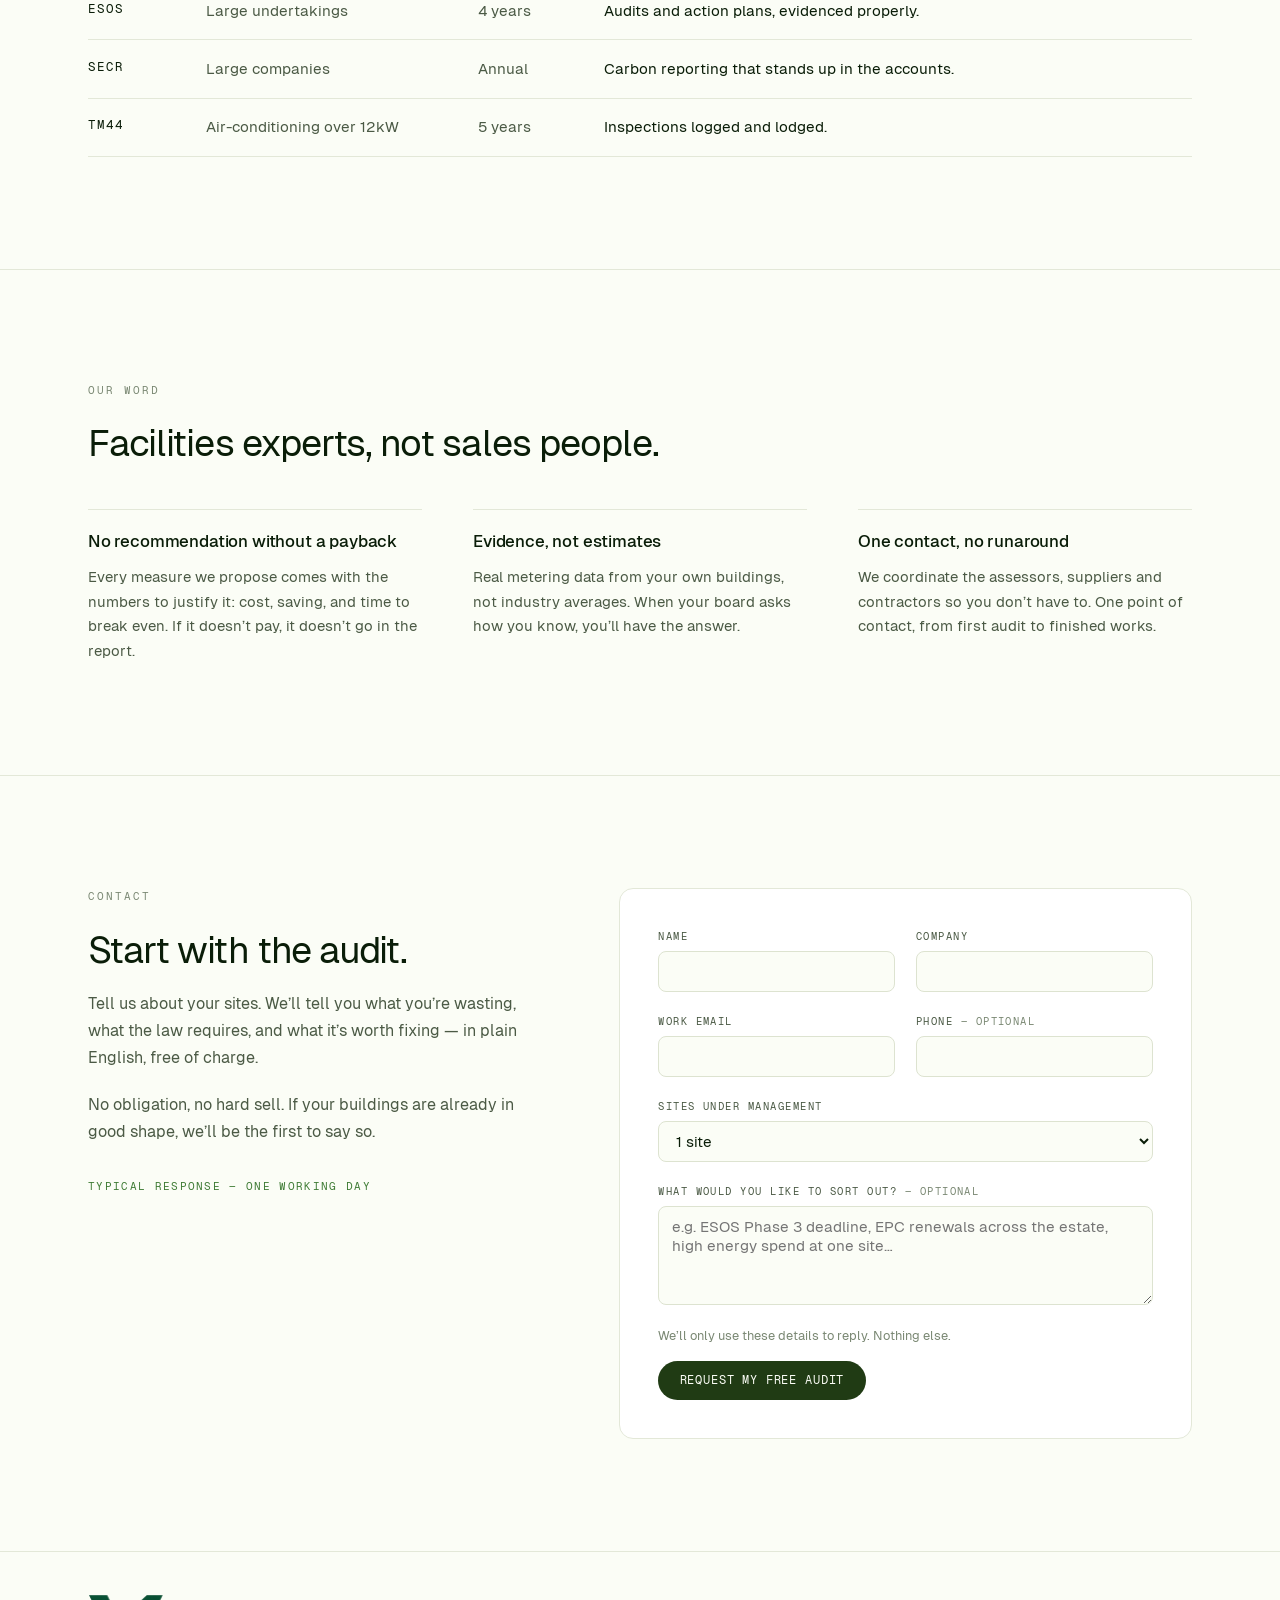
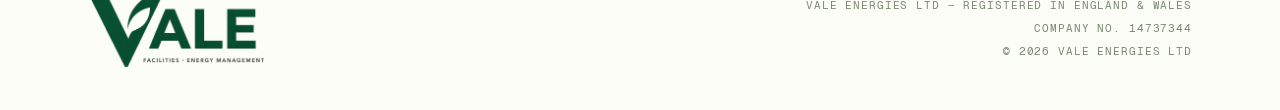
==== commit 2c53b3eb: "Halve the footer logo size" ====
--- a/App/index.html
+++ b/App/index.html
@@ -87,7 +87,7 @@
     display:block; height:122px; width:auto;
     background:transparent;
   }
-  footer .wordmark img{ height:148px; }
+  footer .wordmark img{ height:74px; }
   .nav-links{ display:flex; align-items:center; gap:2rem; }
   .nav-links a:not(.btn){
     font-family:"Geist Mono",ui-monospace,monospace;
@@ -528,7 +528,7 @@
     form{ grid-template-columns:1fr; }
     .foot-meta{ text-align:left; }
     .wordmark img{ height:82px; }
-    footer .wordmark img{ height:94px; }
+    footer .wordmark img{ height:47px; }
   }
 </style>
 
